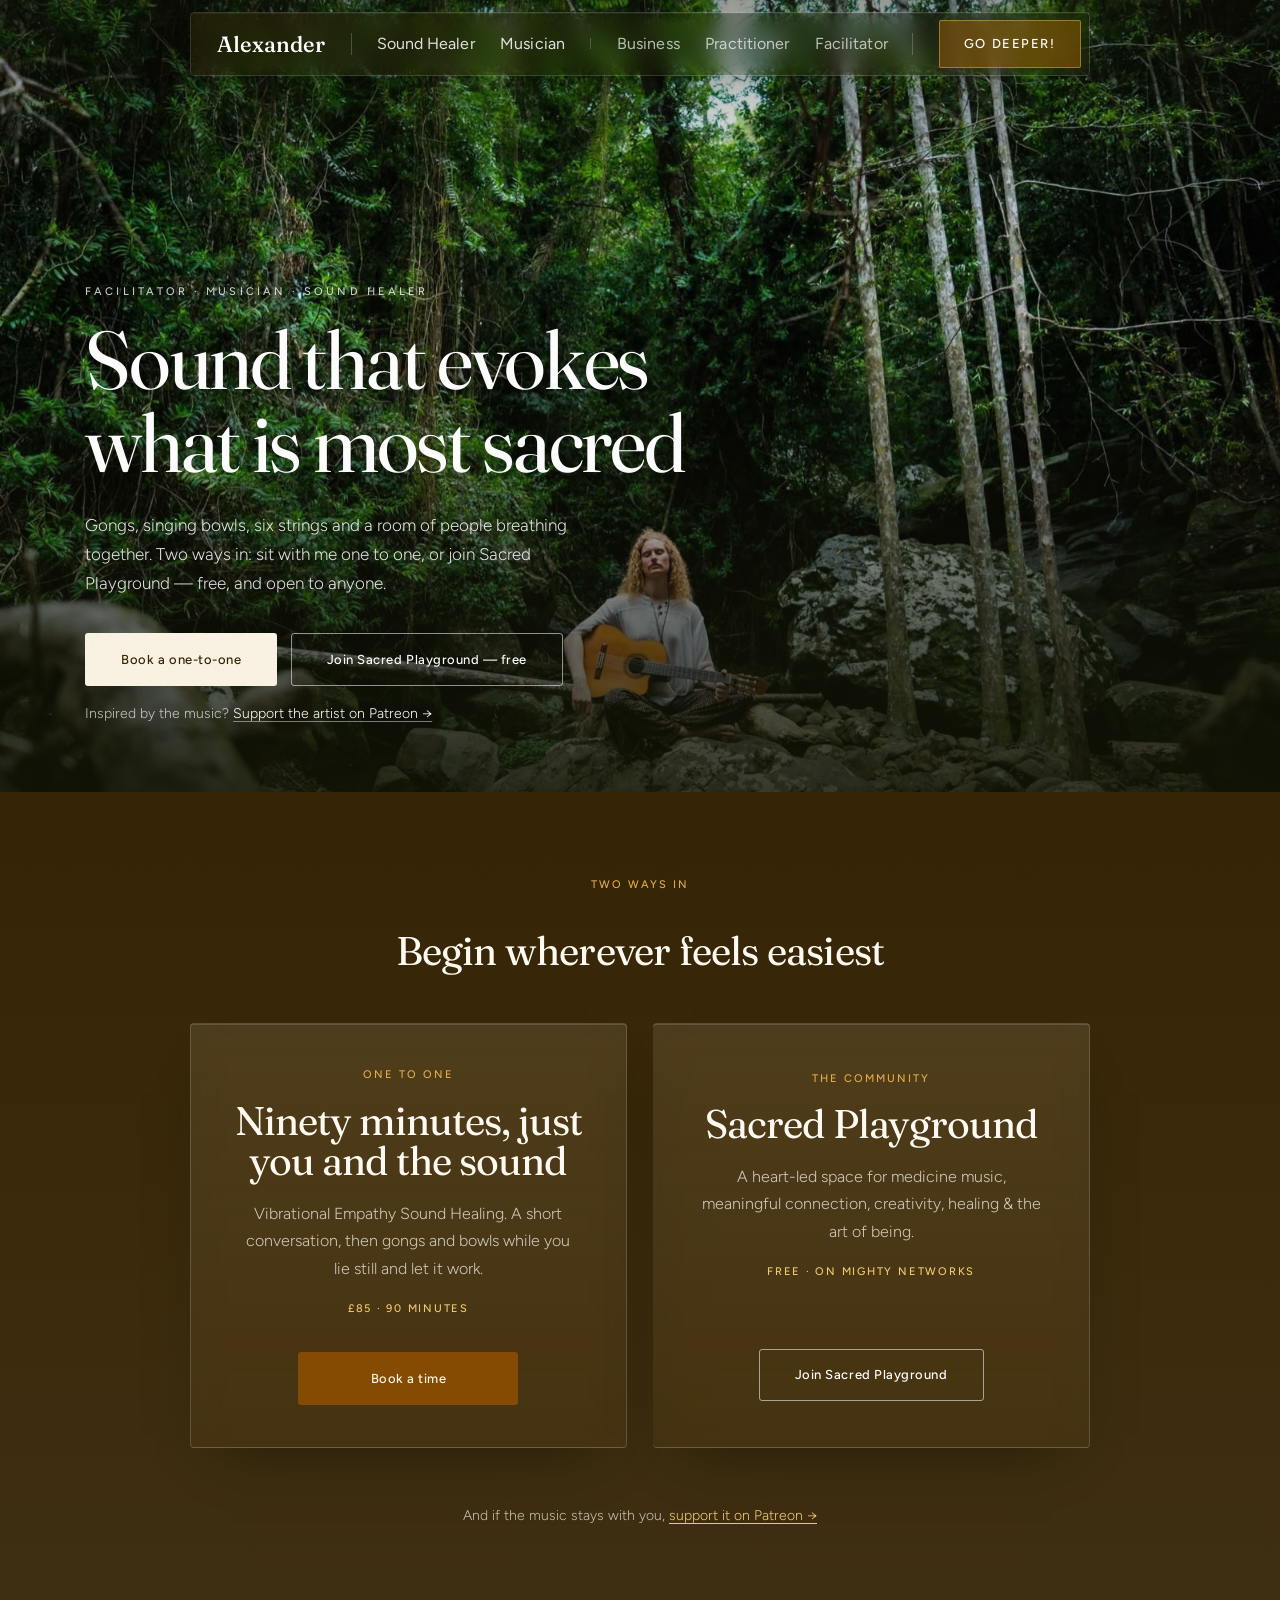
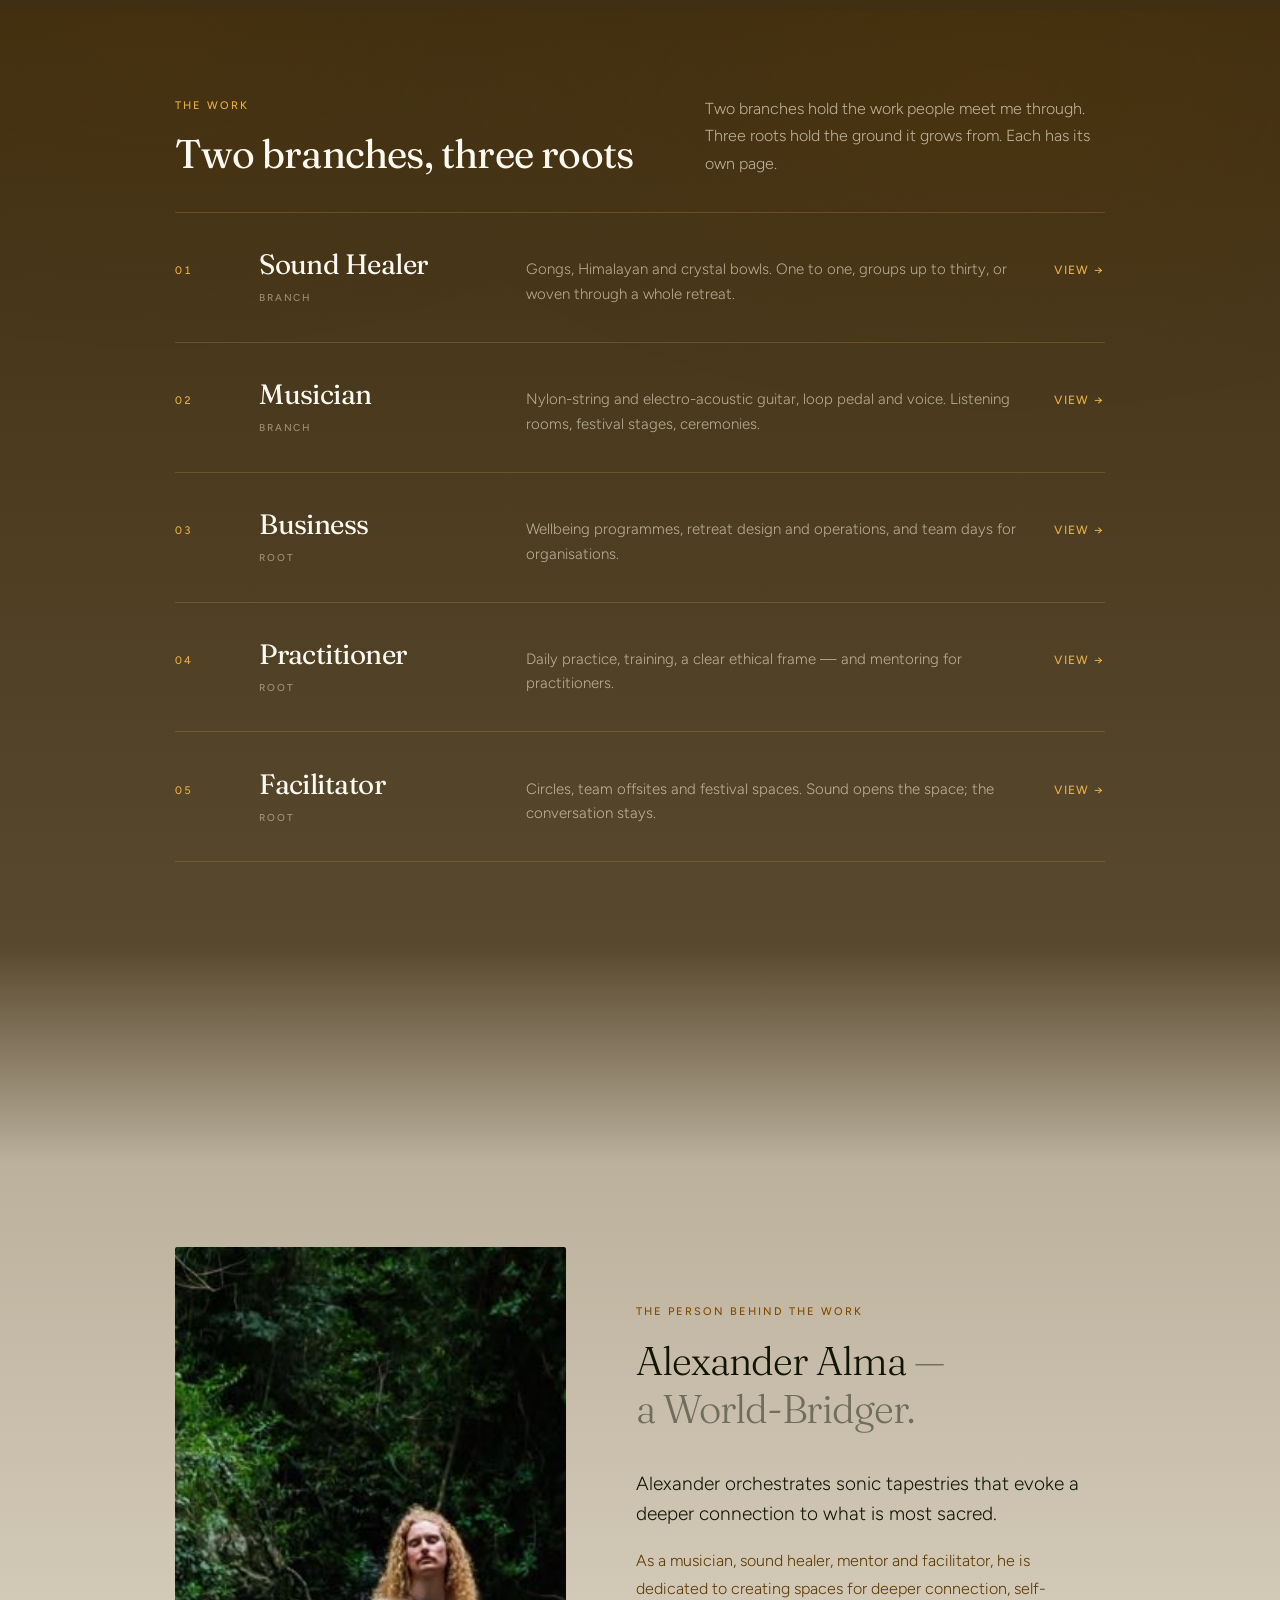
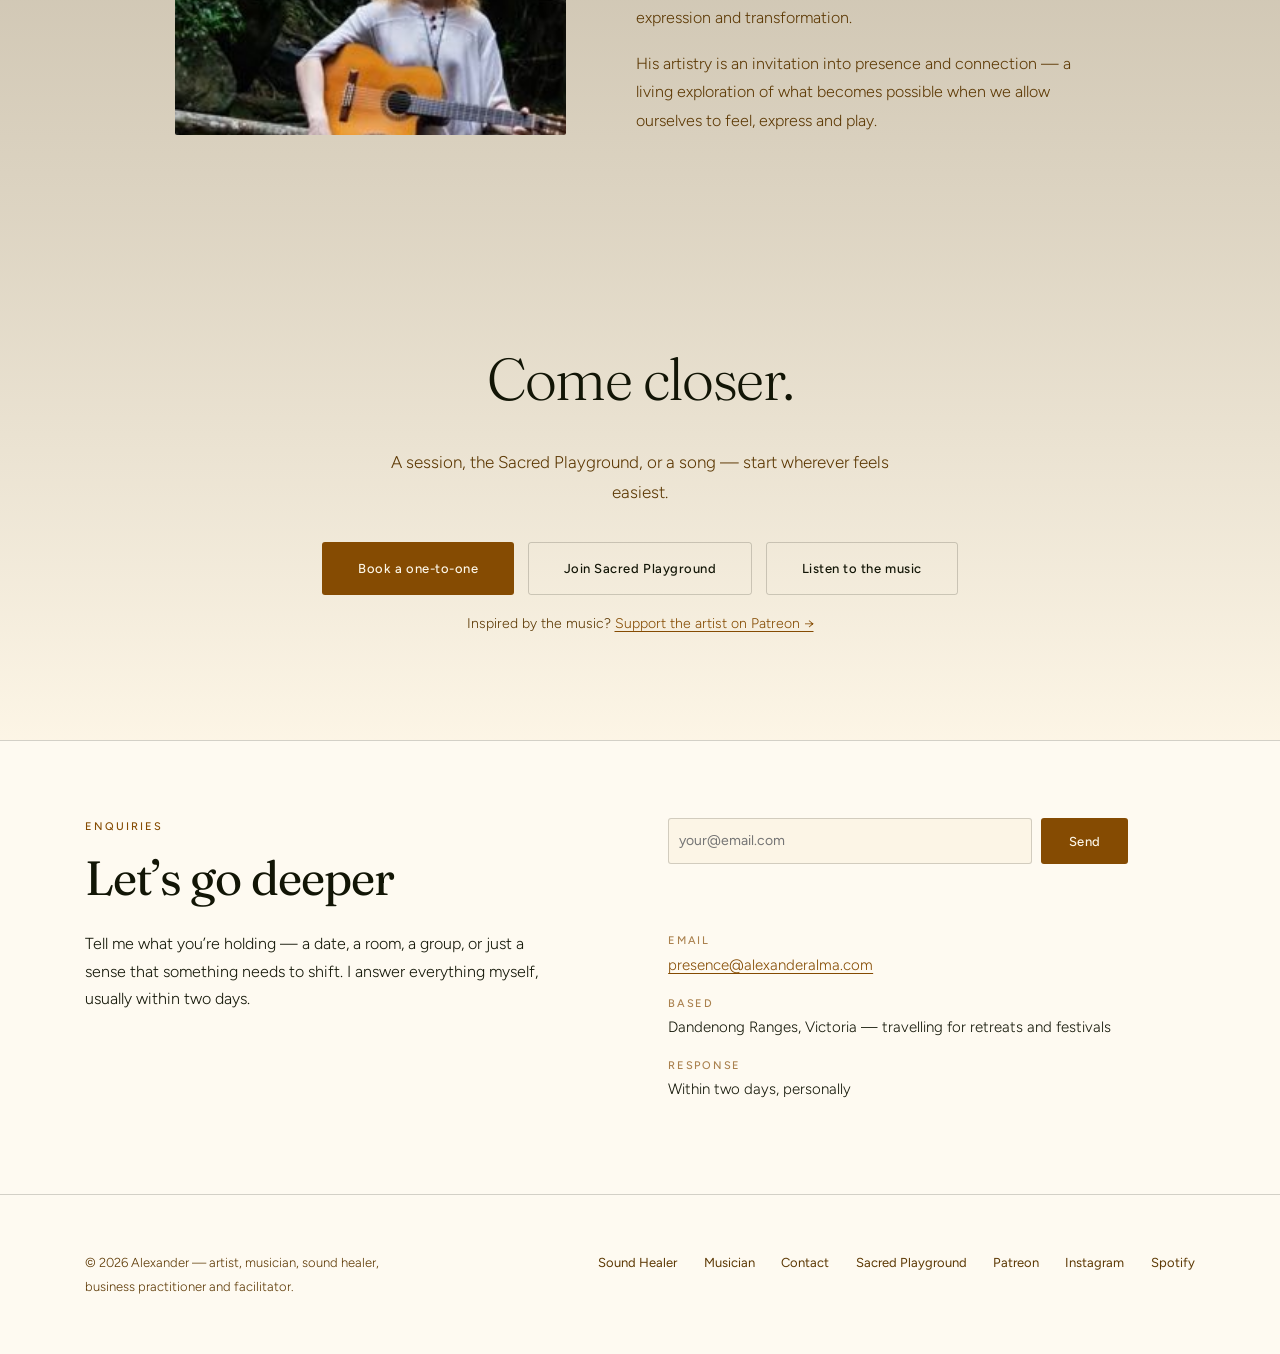
==== index.html @ 3f58f296 "Redesign navigation, page structure and colour; wire up real accounts - Navigation: one composed gla" ====
<!DOCTYPE html>
<html lang="en" class="no-js">
<head>
<meta charset="utf-8">
<meta name="viewport" content="width=device-width, initial-scale=1">
<title>Alexander — Artist, Musician, Sound Healer | Sound Baths &amp; Live Music</title>
<meta name="description" content="Alexander is an artist, musician and sound healer. Sound baths with gongs and singing bowls, live acoustic music, and nature-rooted facilitation for retreats, festivals and organisations." />
<meta name="keywords" content="sound healer, sound bath, gong bath, singing bowls, musician, live acoustic music, nature spirituality, retreat facilitator, breathwork, meditation, ceremony" />
<link rel="canonical" href="https://alexanderalma.com/" />
<meta name="theme-color" content="#f0c872" />
<meta property="og:type" content="website" />
<meta property="og:site_name" content="Alexander" />
<meta property="og:url" content="https://alexanderalma.com/" />
<meta property="og:title" content="Alexander — Artist, Musician, Sound Healer | Sound Baths &amp; Live Music" />
<meta property="og:description" content="Sound baths, live music and nature-rooted facilitation." />
<meta property="og:image" content="https://alexanderalma.com/assets/img/alexander-rainforest-1200.jpg" />
<meta name="twitter:card" content="summary_large_image" />
<link rel="preconnect" href="https://fonts.googleapis.com">
<link rel="preconnect" href="https://fonts.gstatic.com" crossorigin>
<script>document.documentElement.classList.replace('no-js', 'js');</script>
<link rel="stylesheet" href="css/organic.css?v=20260925f" />
<link rel="stylesheet" href="css/palette.css?v=20260925f" />
<link rel="stylesheet" href="css/site.css?v=20260925f" />
<script type="application/ld+json">
{
  "@context": "https://schema.org",
  "@type": "Person",
  "name": "Alexander Alma",
  "jobTitle": ["Artist", "Musician", "Sound Healer", "Facilitator"],
  "description": "Alexander Alma is a World-Bridger, orchestrating sonic tapestries that evoke a deeper connection to what is most sacred. Musician, sound healer, mentor and facilitator.",
  "email": "mailto:presence@alexanderalma.com",
  "url": "https://alexanderalma.com/",
  "image": "https://alexanderalma.com/assets/img/alexander-rainforest-1200.jpg",
  "knowsAbout": ["Sound healing", "Gong bath", "Singing bowls", "Live acoustic music", "Ceremony", "Group facilitation"],
  "sameAs": ["https://cal.com/alexanderalma", "https://alexander-alma.mn.co/spaces/25129475/about", "https://www.patreon.com/profile/creators?u=227957515"]
}
</script>
</head>
<body>
<a class="skip-link" href="#main">Skip to content</a>
<div class="ground grain">
  <header class="site-header site-header-over">
    <nav class="site-nav" data-open="false" aria-label="Main">
      <a class="nav-brand" href="index.html" aria-current="page">Alexander</a>
      <button class="nav-toggle" type="button" aria-expanded="false" aria-controls="site-menu">
        <span class="nav-toggle-label">Menu</span>
        <span class="nav-toggle-icon" aria-hidden="true"></span>
      </button>
      <div class="nav-collapse" id="site-menu">
        <div class="nav-collapse-inner">
          <ul class="nav-list">
            <li class="nav-item"><a class="nav-link" href="sound-healer.html">Sound Healer</a></li>
            <li class="nav-item"><a class="nav-link" href="musician.html">Musician</a></li>
            <li class="nav-item nav-item-root nav-item-first-root"><a class="nav-link" href="business.html">Business</a></li>
            <li class="nav-item nav-item-root"><a class="nav-link" href="practitioner.html">Practitioner</a></li>
            <li class="nav-item nav-item-root"><a class="nav-link" href="facilitator.html">Facilitator</a></li>
          </ul>
          <a class="nav-cta" href="#contact">Go Deeper!</a>
        </div>
      </div>
    </nav>
  </header>

  <main id="main">
    <section class="hero">
      <div class="hero-photo">
        <img
          src="assets/img/alexander-rainforest-1600.jpg"
          srcset="assets/img/alexander-rainforest-600.jpg 600w,
                  assets/img/alexander-rainforest-900.jpg 900w,
                  assets/img/alexander-rainforest-1200.jpg 1200w,
                  assets/img/alexander-rainforest-1600.jpg 1600w,
                  assets/img/alexander-rainforest-2048.jpg 2048w"
          sizes="100vw"
          width="2048" height="1365"
          alt="Alexander sitting cross-legged on river stones with a nylon-string guitar, in a rainforest gully."
          fetchpriority="high" decoding="async" />
      </div>
      <div class="hero-inner">
        <span class="hero-eyebrow">Facilitator &middot; Musician &middot; Sound Healer</span>
        <h1 class="hero-title">Sound that evokes what is most sacred</h1>
        <p class="hero-lede">Gongs, singing bowls, six strings and a room of people breathing together. Two ways in: sit with me one to one, or join Sacred Playground &mdash; free, and open to anyone.</p>
        <div class="actions">
          <a class="btn btn-onphoto btn-lg" href="https://cal.com/alexanderalma/90mins"
             data-cal-link="alexanderalma/90mins" rel="noopener">Book a one-to-one</a>
          <a class="btn btn-outline-light btn-lg" href="https://alexander-alma.mn.co/spaces/25129475/about" rel="noopener">Join Sacred Playground &mdash; free</a>
        </div>
        <p class="hero-aside">Inspired by the music? <a href="https://www.patreon.com/profile/creators?u=227957515" rel="noopener">Support the artist on Patreon&nbsp;&rarr;</a></p>
      </div>
    </section>

<div class="descent">
    <!-- 2 · Two ways in — the darkest point of the descent. Two matching glass doors. -->
    <section style="--from:100%; --to:94%" data-tone="dark" id="ways-in" class="descent-step section">
      <div class="wrap-md">
        <div class="section-intro ways-intro">
          <span class="eyebrow">Two ways in</span>
          <h2 class="section-title">Begin wherever feels easiest</h2>
        </div>
        <div class="ways">
          <div class="way">
            <span class="way-kicker">One to one</span>
            <h3 class="way-title">Ninety minutes, just you and the sound</h3>
            <p>Vibrational Empathy Sound Healing. A short conversation, then gongs and bowls while you lie still and let it work.</p>
            <span class="way-meta">&pound;85 &middot; 90 minutes</span>
            <a class="btn btn-primary btn-lg way-action" href="https://cal.com/alexanderalma/90mins"
               data-cal-link="alexanderalma/90mins" rel="noopener">Book a time</a>
          </div>
          <div class="way">
            <span class="way-kicker">The community</span>
            <h3 class="way-title">Sacred Playground</h3>
            <p>A heart-led space for medicine music, meaningful connection, creativity, healing &amp; the art of being.</p>
            <span class="way-meta">Free &middot; on Mighty Networks</span>
            <a class="btn btn-outline-light btn-lg way-action" href="https://alexander-alma.mn.co/spaces/25129475/about" rel="noopener">Join Sacred Playground</a>
          </div>
        </div>
        <p class="ways-aside">And if the music stays with you, <a href="https://www.patreon.com/profile/creators?u=227957515" rel="noopener">support it on Patreon&nbsp;&rarr;</a></p>
      </div>
    </section>

    <!-- The work — the nav, in full: one line per page, each leading to its details. -->
    <section style="--from:94%; --to:80%" data-tone="dark" id="ways" class="descent-step section night lantern-scope">
      <div class="night-canopy" aria-hidden="true">
        <span class="night-mote"></span><span class="night-mote"></span><span class="night-mote"></span>
      </div>
      <div class="wrap-md">
        <div class="index-head">
          <div>
            <span class="eyebrow">The work</span>
            <h2 class="section-title">Two branches, three roots</h2>
          </div>
          <p>Two branches hold the work people meet me through. Three roots hold the ground it grows from. Each has its own page.</p>
        </div>
      <ul class="index-list">
        <li>
          <a class="index-row" href="sound-healer.html">
            <span class="index-num">01</span>
            <span><span class="index-name">Sound Healer</span><span class="index-kind">Branch</span></span>
            <span class="index-desc">Gongs, Himalayan and crystal bowls. One to one, groups up to thirty, or woven through a whole retreat.</span>
            <span class="index-go">View &rarr;</span>
          </a>
        </li>
        <li>
          <a class="index-row" href="musician.html">
            <span class="index-num">02</span>
            <span><span class="index-name">Musician</span><span class="index-kind">Branch</span></span>
            <span class="index-desc">Nylon-string and electro-acoustic guitar, loop pedal and voice. Listening rooms, festival stages, ceremonies.</span>
            <span class="index-go">View &rarr;</span>
          </a>
        </li>
        <li>
          <a class="index-row" href="business.html">
            <span class="index-num">03</span>
            <span><span class="index-name">Business</span><span class="index-kind">Root</span></span>
            <span class="index-desc">Wellbeing programmes, retreat design and operations, and team days for organisations.</span>
            <span class="index-go">View &rarr;</span>
          </a>
        </li>
        <li>
          <a class="index-row" href="practitioner.html">
            <span class="index-num">04</span>
            <span><span class="index-name">Practitioner</span><span class="index-kind">Root</span></span>
            <span class="index-desc">Daily practice, training, a clear ethical frame &mdash; and mentoring for practitioners.</span>
            <span class="index-go">View &rarr;</span>
          </a>
        </li>
        <li>
          <a class="index-row" href="facilitator.html">
            <span class="index-num">05</span>
            <span><span class="index-name">Facilitator</span><span class="index-kind">Root</span></span>
            <span class="index-desc">Circles, team offsites and festival spaces. Sound opens the space; the conversation stays.</span>
            <span class="index-go">View &rarr;</span>
          </a>
        </li>
      </ul>
      </div>
    </section>

    <!-- Dawn: the turn from dark to light. Space only — no text survives both ends. -->
    <div class="descent-step descent-dawn" style="--from:80%; --to:30%" aria-hidden="true"></div>

    <!-- 3 · The person behind the work — a real photograph, cropped close. -->
    <section style="--from:30%; --to:14%" data-tone="light" class="descent-step section wrap-md">
      <div class="image-story">
        <figure>
          <div class="media-frame">
            <img src="assets/img/alexander-rainforest-1200.jpg"
                 srcset="assets/img/alexander-rainforest-1200.jpg 1200w, assets/img/alexander-rainforest-2048.jpg 2048w"
                 sizes="(min-width: 900px) 1100px, 220vw" width="2048" height="1365" loading="lazy" decoding="async"
                 alt="Alexander, close, cross-legged with his guitar on the river stones."
                 style="object-position: 48% 70%; transform: scale(2.5); transform-origin: 47% 76%;" />
          </div>
        </figure>
        <div class="prose">
          <span class="eyebrow">The person behind the work</span>
          <p class="statement statement-sm" style="margin-block: var(--space-4) var(--space-8)">Alexander Alma <span class="quiet">&mdash; a World-Bridger.</span></p>
          <p class="prose-lead">Alexander orchestrates sonic tapestries that evoke a deeper connection to what is most sacred.</p>
          <p>As a musician, sound healer, mentor and facilitator, he is dedicated to creating spaces for deeper connection, self-expression and transformation.</p>
          <p>His artistry is an invitation into presence and connection &mdash; a living exploration of what becomes possible when we allow ourselves to feel, express and play.</p>
        </div>
      </div>
    </section>

    <!-- Come closer — the light at the end, and the same three doors as the hero. -->
    <section style="--from:14%; --to:0%" data-tone="light" id="stay-close" class="descent-step final-invitation">
      <div class="wrap-sm">
        <p class="statement">Come closer.</p>
        <p class="statement-follow">A session, the Sacred Playground, or a song &mdash; start wherever feels easiest.</p>
        <div class="actions">
          <a class="btn btn-primary btn-lg" href="https://cal.com/alexanderalma/90mins"
             data-cal-link="alexanderalma/90mins" rel="noopener">Book a one-to-one</a>
          <a class="btn btn-secondary btn-lg" href="https://alexander-alma.mn.co/spaces/25129475/about" rel="noopener">Join Sacred Playground</a>
          <a class="btn btn-secondary btn-lg" href="musician.html#listen">Listen to the music</a>
        </div>
        <p class="hero-aside">Inspired by the music? <a href="https://www.patreon.com/profile/creators?u=227957515" rel="noopener">Support the artist on Patreon&nbsp;&rarr;</a></p>
      </div>
    </section>
    </div>
  </main>


  <section id="contact" class="contact">
    <div class="contact-grid">
      <div>
        <span class="eyebrow">Enquiries</span>
        <h2 class="contact-title">Let&rsquo;s go deeper</h2>
        <p class="contact-lede">Tell me what you&rsquo;re holding &mdash; a date, a room, a group, or just a sense that something needs to shift. I answer everything myself, usually within two days.</p>
      </div>
      <div>
        <form class="contact-form" data-to="presence@alexanderalma.com">
          <label class="visually-hidden" for="contact-email">Your email address</label>
          <input class="input" id="contact-email" name="email" type="email" autocomplete="email" placeholder="your@email.com" required />
          <button class="btn btn-primary" type="submit">Send</button>
        </form>
        <p class="form-status" role="status" aria-live="polite"></p>
        <dl class="contact-detail" style="margin-top: var(--space-8)">
          <div><dt>Email</dt><dd><a href="mailto:presence@alexanderalma.com">presence@alexanderalma.com</a></dd></div>
          <div><dt>Based</dt><dd>Dandenong Ranges, Victoria &mdash; travelling for retreats and festivals</dd></div>
          <div><dt>Response</dt><dd>Within two days, personally</dd></div>
        </dl>
      </div>
    </div>
  </section>

  <footer class="site-footer">
    <div class="footer-inner">
      <p>&copy; <span data-year>2026</span> Alexander &mdash; artist, musician, sound healer, business practitioner and facilitator.</p>
      <nav class="footer-links" aria-label="Footer">
        <a href="sound-healer.html">Sound Healer</a>
        <a href="musician.html">Musician</a>
        <a href="#contact">Contact</a>
        <a href="https://alexander-alma.mn.co/spaces/25129475/about" rel="noopener">Sacred Playground</a>
        <a href="https://www.patreon.com/profile/creators?u=227957515" rel="noopener">Patreon</a>
        <a href="https://instagram.com" rel="me noopener">Instagram</a>
        <a href="https://open.spotify.com" rel="me noopener">Spotify</a>
      </nav>
    </div>
  </footer>
</div>
<script src="js/site.js?v=20260925f"></script>
</body>
</html>
---- css/organic.css ----
/* Organic — design-system tokens and component classes.
   Imported verbatim from Claude Design project "Organic"
   (497d94a3-b67d-41be-a3b4-94385fb7e7b3). This file is the source of truth
   for the system's look — retune tokens here, not in site.css. */
@import url('https://fonts.googleapis.com/css2?family=Fraunces:opsz,wght@9..144,300..600&family=Figtree:wght@300;400;500;600&display=swap');

:root {
  /* ── Palette, sampled from the hero photograph ─────────────────────────
     Every colour below is derived from Alexander in the rainforest gully.
     The anchors, read straight off the frame:

       #1B2C16  foliage in shade — the dominant colour of the picture
       #0E120C  deepest shade, far right of frame
       #608360  light coming through the canopy gap
       #505144  wet river stone
       #9B816E  the guitar — the only warm note in the whole image

     Those anchors set the hues; the ramps are then generated in OKLCH on
     one shared lightness scale, so step N of any ramp matches step N of the
     others in perceived value. Chroma is fitted per step, so nothing is
     clipped on the way into sRGB.
     ──────────────────────────────────────────────────────────────────── */
  --color-bg: #f6efe4;          /* pale stone, the light the gully lets through */
  --color-surface: #e9e1d3;
  --color-text: #131d10;        /* deep forest, near-black green */
  --color-accent: #80490b;      /* the guitar, warmed and deepened */
  --color-accent-2: #44623b;    /* canopy green */
  --color-divider: color-mix(in srgb, #131d10 15%, transparent);

  /* Warm ramp — the guitar. The only heat in the photograph, so it carries
     every action: buttons, links, the lantern. */
  --color-accent-100: #fff3ea;
  --color-accent-200: #f9e3d1;
  --color-accent-300: #efc7a6;
  --color-accent-400: #dca473;
  --color-accent-500: #c58242;
  --color-accent-600: #a56521;
  --color-accent-700: #80490b;
  --color-accent-800: #593102;
  --color-accent-900: #351900;

  /* Green ramp — the canopy, from lit gap to foliage shadow. */
  --color-accent-2-100: #f2f8f0;
  --color-accent-2-200: #e0ecdd;
  --color-accent-2-300: #c2d7bc;
  --color-accent-2-400: #9dbb94;
  --color-accent-2-500: #7aa070;
  --color-accent-2-600: #5e8254;
  --color-accent-2-700: #44623b;
  --color-accent-2-800: #2d4326;
  --color-accent-2-900: #162612;

  /* Neutral ramp — wet river stone. Olive-leaning, never a cold grey. */
  --color-neutral-100: #f6f6f3;
  --color-neutral-200: #e8e8e4;
  --color-neutral-300: #d0d0c8;
  --color-neutral-400: #b1b2a7;
  --color-neutral-500: #949587;
  --color-neutral-600: #76786a;
  --color-neutral-700: #595a4f;
  --color-neutral-800: #3c3d35;
  --color-neutral-900: #21221c;

  --font-heading: "Fraunces", "Iowan Old Style", Georgia, serif;
  --font-heading-weight: 400;
  --font-body: "Figtree", system-ui, -apple-system, sans-serif;

  --space-1: 4.4px;
  --space-2: 8.8px;
  --space-3: 13.2px;
  --space-4: 17.6px;
  --space-6: 26.4px;
  --space-8: 35.2px;

  --radius-sm: 2px;
  --radius-md: 3px;
  --radius-lg: 4px;

  /* Elevation — shadows tinted with the forest floor, never neutral black. */
  --shadow-sm: 0 1px 2px color-mix(in srgb, #131d10 14%, transparent);
  --shadow-md: 0 3px 10px color-mix(in srgb, #131d10 16%, transparent);
  --shadow-lg: 0 12px 32px color-mix(in srgb, #131d10 22%, transparent);
}

body {
  background: var(--color-bg);
  color: var(--color-text);
  font-family: var(--font-body);
}
h1, h2, h3, h4 {
  font-family: var(--font-heading); font-weight: var(--font-heading-weight);
  font-variation-settings: "SOFT" 0, "WONK" 0;
}

.washed{filter:saturate(0.6) contrast(0.85) brightness(1.1) opacity(0.94)}

/* ══════════════════════════════════════════════════════════════════════════
   Components — built with the tokens above. Plain CSS
   on plain HTML: no JavaScript, no build step.
   ══════════════════════════════════════════════════════════════════════ */

*, *::before, *::after { box-sizing: border-box; }
body { margin: 0; font-size: 15px; line-height: 1.55; font-weight: 400; }
h1, h2, h3, h4, h5, h6 {
  font-family: var(--font-heading); font-weight: var(--font-heading-weight);
  font-variation-settings: "SOFT" 0, "WONK" 0;
  line-height: 1.15; letter-spacing: -0.02em; margin: 0 0 var(--space-2);
}
h1 { font-size: 42px; }
h2 { font-size: 32px; }
h3 { font-size: 25px; }
h4 { font-size: 20px; }
h5 { font-size: 16px; }
h6 { font-size: 13px; }
h6 { letter-spacing: 0.08em; text-transform: uppercase; }
p { margin: 0 0 var(--space-3); }
a { color: var(--color-accent); text-underline-offset: 3px; }
img { display: block; max-width: 100%; }
figure { margin: 0; }
figcaption {
  font-size: 11px; margin-top: var(--space-1);
  color: color-mix(in srgb, var(--color-text) 55%, transparent);
}
.text-muted { color: color-mix(in srgb, var(--color-text) 55%, transparent); }
:focus { outline: none; }
:focus-visible { outline: 2px solid var(--color-accent); outline-offset: 2px; }
::selection { background: color-mix(in srgb, var(--color-accent) 30%, transparent); }

/* — rules — */
.hr {
  height: 1px; border: 0; margin: var(--space-4) 0;
  background: var(--color-divider);
}

/* — buttons — */
.btn {
  display: inline-flex; align-items: center; justify-content: center; gap: 6px;
  cursor: pointer; text-decoration: none;
  font-family: var(--font-body); font-weight: 500;
  font-size: 13px; line-height: 1.2; letter-spacing: 0.04em; color: var(--color-text);
  background: transparent; border: 1px solid transparent;
  padding: var(--space-2) calc(var(--space-3) * 1.2);
  border-radius: var(--radius-md);
}
.btn svg { display: block; }
.btn:disabled { opacity: 0.45; cursor: not-allowed; }
.btn-primary { background: var(--color-accent); color: var(--color-bg); }
.btn-primary:hover { background: var(--color-accent-600); }
.btn-primary:active { background: var(--color-accent-700); }
.btn-secondary { border-color: var(--color-divider); }
.btn-secondary:hover { background: color-mix(in srgb, var(--color-text) 7%, transparent); }
.btn-secondary:active { background: color-mix(in srgb, var(--color-text) 14%, transparent); }
.btn-ghost { color: var(--color-accent); padding-inline: var(--space-1); }
.btn-ghost:hover { background: color-mix(in srgb, var(--color-accent) 10%, transparent); }
.btn-ghost:active { background: color-mix(in srgb, var(--color-accent) 18%, transparent); }
.btn-icon { width: 36px; height: 36px; padding: 0; }
.btn-block { width: 100%; margin-top: var(--space-2); }

/* — forms — */
.field > label {
  display: block; font-size: 12px; margin-bottom: 5px;
  color: color-mix(in srgb, var(--color-text) 70%, transparent);
}
.input {
  width: 100%; min-height: 36px; padding: 6px 10px; font: inherit;
  font-size: 14px; color: var(--color-text); caret-color: var(--color-accent);
  background: var(--color-surface);
  border: 1px solid var(--color-divider); border-radius: var(--radius-md);
}
.input:hover { border-color: color-mix(in srgb, var(--color-text) 45%, transparent); }
.input:focus-visible { border-color: var(--color-accent); outline-offset: 0; }
textarea.input { min-height: 90px; resize: vertical; }
.radio { display: inline-flex; align-items: center; gap: 8px; cursor: pointer; font-size: 14px; }
.radio input, .seg-opt input {
  position: absolute; opacity: 0; width: 0; height: 0; pointer-events: none;
}
.radio .dot {
  width: 16px; height: 16px; flex: none; border-radius: 50%;
  border: 1.5px solid var(--color-divider);
}
.radio:hover .dot { border-color: var(--color-accent); }
.radio input:checked + .dot {
  border-color: var(--color-accent); background: var(--color-accent);
  box-shadow: inset 0 0 0 4px var(--color-bg);
}
.radio input:focus-visible + .dot { outline: 2px solid var(--color-accent); outline-offset: 2px; }
.seg {
  display: inline-flex; overflow: hidden;
  border: 1px solid var(--color-divider); border-radius: var(--radius-md);
}
.seg-opt {
  display: inline-flex; align-items: center; gap: 6px;
  padding: 7px 12px; font-size: 13px; cursor: pointer;
}
.seg-opt + .seg-opt { border-left: 1px solid var(--color-divider); }
.seg-opt:has(input:checked) { background: var(--color-accent); color: var(--color-bg); }
.seg-opt:not(:has(input:checked)):hover { background: color-mix(in srgb, var(--color-text) 7%, transparent); }
.seg-opt:has(input:focus-visible) { outline: 2px solid var(--color-accent); outline-offset: -2px; }

/* — cards — */
.card {
  display: flex; flex-direction: column; gap: var(--space-2);
  padding: var(--space-3); border-radius: var(--radius-md); background: var(--color-surface);
}
.card-kicker { font-size: 10px; font-weight: 500; letter-spacing: 0.16em; text-transform: uppercase; color: var(--color-accent); }
.card-title {
  font-family: var(--font-heading); font-weight: 500;
  font-variation-settings: "SOFT" 0, "WONK" 0;
  font-size: 17px; line-height: 1.25; letter-spacing: -0.01em;
}
.card-body { margin: 0; font-size: 13px; opacity: 0.8; flex: 1; }
.card-meta {
  display: flex; align-items: center; gap: 6px; font-size: 11px;
  color: color-mix(in srgb, var(--color-text) 50%, transparent);
}
.elev-sm { box-shadow: var(--shadow-sm); }
.elev-md { box-shadow: var(--shadow-md); }
.elev-lg { box-shadow: var(--shadow-lg); }

/* — tags — */
.tag {
  display: inline-flex; align-items: center; font-size: 11px; font-weight: 500;
  letter-spacing: 0.16em; text-transform: uppercase; padding: 0;
  background: none; border-radius: 0;
}
.tag-accent { color: var(--color-accent-700); }
.tag-accent-2 { color: var(--color-accent-2-700); }
.tag-neutral { color: var(--color-neutral-600); }
.tag-outline { border: 1px solid var(--color-accent); color: var(--color-accent); }

/* — navigation — */
.nav {
  display: flex; align-items: center; gap: var(--space-4);
  padding: var(--space-3) var(--space-4);
  border-bottom: none;
}
.nav-brand {
  font-family: var(--font-heading); font-weight: var(--font-heading-weight);
  font-size: 18px; margin-right: auto;
}
.nav a { color: inherit; text-decoration: none; font-size: 14px; }
.nav a:hover, .nav a[aria-current='page'] { color: var(--color-accent); }

/* — tables — */
.table { width: 100%; border-collapse: collapse; font-size: 14px; }
.table th {
  text-align: left; font-size: 11px; letter-spacing: 0.08em; text-transform: uppercase;
  color: color-mix(in srgb, var(--color-text) 60%, transparent);
  padding: var(--space-2); border-bottom: 1px solid var(--color-divider);
}
.table td {
  padding: var(--space-2);
  border-bottom: 1px solid color-mix(in srgb, var(--color-text) 8%, transparent);
}
.table tbody tr:hover { background: color-mix(in srgb, var(--color-text) 4%, transparent); }

/* — dialog — */
.dialog-backdrop {
  position: fixed; inset: 0; display: grid; place-items: center;
  padding: var(--space-4);
  background: color-mix(in srgb, var(--color-neutral-900) 50%, transparent);
}
.dialog {
  width: min(440px, 100%); display: flex; flex-direction: column; gap: var(--space-3);
  padding: var(--space-4); border-radius: var(--radius-lg);
  background: var(--color-surface); box-shadow: var(--shadow-lg);
}
.dialog-title {
  font-family: var(--font-heading); font-weight: var(--font-heading-weight);
  font-size: 20px;
}
.dialog-body { font-size: 14px; opacity: 0.85; }
.dialog-actions { display: flex; justify-content: flex-end; gap: var(--space-2); margin-top: var(--space-2); }
---- css/palette.css ----
/*
   Alexander Alma — central colour palette
   Derived from the supplied image palette. Keep colour decisions here so the
   site can be retuned without hunting through component styles.
*/
:root {
  /* Source palette */
  --palette-ink: #121506;
  --palette-umber: #352405;
  --palette-bark: #5c3803;
  --palette-ochre-700: #854b02;
  --palette-ochre-600: #a76203;
  --palette-ochre-500: #c97f0b;
  --palette-gold: #e3ac45;
  --palette-sun: #f0c872;

  /* Semantic tokens used by the base system and site components */
  --color-bg: color-mix(in srgb, var(--palette-sun) 18%, white);
  --color-surface: color-mix(in srgb, var(--palette-sun) 32%, white);
  --color-text: var(--palette-ink);
  --color-accent: var(--palette-ochre-700);
  --color-accent-2: var(--palette-bark);
  --color-divider: color-mix(in srgb, var(--palette-ink) 18%, transparent);

  /* Primary ochre ramp — links, buttons, focus states and calls to action */
  --color-accent-100: color-mix(in srgb, var(--palette-sun) 22%, white);
  --color-accent-200: color-mix(in srgb, var(--palette-sun) 52%, white);
  --color-accent-300: var(--palette-sun);
  --color-accent-400: var(--palette-gold);
  --color-accent-500: var(--palette-ochre-500);
  --color-accent-600: var(--palette-ochre-600);
  --color-accent-700: var(--palette-ochre-700);
  --color-accent-800: var(--palette-bark);
  --color-accent-900: var(--palette-umber);

  /* Supporting earth ramp */
  --color-accent-2-100: color-mix(in srgb, var(--palette-sun) 14%, white);
  --color-accent-2-200: color-mix(in srgb, var(--palette-gold) 26%, white);
  --color-accent-2-300: color-mix(in srgb, var(--palette-gold) 56%, white);
  --color-accent-2-400: var(--palette-gold);
  --color-accent-2-500: var(--palette-ochre-500);
  --color-accent-2-600: var(--palette-ochre-600);
  --color-accent-2-700: var(--palette-ochre-700);
  --color-accent-2-800: var(--palette-bark);
  --color-accent-2-900: var(--palette-umber);

  /* Warm neutrals keep body copy and borders restrained and readable */
  --color-neutral-100: color-mix(in srgb, var(--palette-sun) 10%, white);
  --color-neutral-200: color-mix(in srgb, var(--palette-sun) 22%, white);
  --color-neutral-300: color-mix(in srgb, var(--palette-gold) 42%, white);
  --color-neutral-400: color-mix(in srgb, var(--palette-ochre-500) 48%, white);
  --color-neutral-500: color-mix(in srgb, var(--palette-ochre-700) 70%, white);
  --color-neutral-600: var(--palette-ochre-700);
  --color-neutral-700: var(--palette-bark);
  --color-neutral-800: var(--palette-umber);
  --color-neutral-900: var(--palette-ink);

  --shadow-sm: 0 1px 2px color-mix(in srgb, var(--palette-ink) 14%, transparent);
  --shadow-md: 0 3px 10px color-mix(in srgb, var(--palette-ink) 16%, transparent);
  --shadow-lg: 0 12px 32px color-mix(in srgb, var(--palette-ink) 22%, transparent);
}
---- css/site.css ----
/* ─────────────────────────────────────────────────────────────────────────
   Alexander — site layer.
   Built on css/organic.css. Layout, page chrome, and the interaction states
   the design canvas expressed as style-hover attributes (a canvas-runtime
   feature) rewritten as real CSS. No build step.
   ───────────────────────────────────────────────────────────────────────── */

/* — motion — */
@keyframes rise { from { opacity: 0; transform: translateY(12px) } to { opacity: 1; transform: none } }
.rise { animation: rise .6s cubic-bezier(.2,.7,.3,1) both; }
@media (prefers-reduced-motion: reduce) {
  .rise { animation: none !important; }
  html { scroll-behavior: auto; }
}

html { scroll-behavior: smooth; overflow-x: clip; }
body { overflow-x: clip; -webkit-font-smoothing: antialiased; }

/* — ground —
   A flat warm ground with only a whisper of grain. The heavy noise and
   radial wash the canvas used read as hand-made; at this weight the texture
   is felt rather than seen. */
.ground { min-height: 100vh; background: var(--color-bg); --header-h: 76px; }
.grain::after {
  content: ''; position: fixed; inset: 0; pointer-events: none; z-index: 2; opacity: .10;
  mix-blend-mode: multiply;
  background-image: url("data:image/svg+xml;utf8,<svg xmlns='http://www.w3.org/2000/svg' width='180' height='180'><filter id='n'><feTurbulence type='fractalNoise' baseFrequency='0.85' numOctaves='4' stitchTiles='stitch'/><feColorMatrix type='saturate' values='0'/></filter><rect width='180' height='180' filter='url(%23n)'/></svg>");
}

/* — measure — */
.wrap    { max-width: 1180px; margin-inline: auto; padding-inline: var(--space-6); }
.wrap-md { max-width: 1000px; margin-inline: auto; padding-inline: var(--space-6); }
.wrap-sm { max-width: 760px;  margin-inline: auto; padding-inline: var(--space-6); }
@media (min-width: 900px) {
  .wrap, .wrap-md, .wrap-sm { padding-inline: var(--space-8); }
}

.section       { padding-block: calc(var(--space-8) * 2.4); }
.section-tight { padding-block: calc(var(--space-8) * 1.4); }

/* — rules: thin horizontal lines carry the structure now — */
.rule { height: 1px; border: 0; margin: 0; background: var(--color-divider); }

/* — type — */
.eyebrow {
  display: block; font-size: 11px; font-weight: 500; letter-spacing: 0.18em;
  text-transform: uppercase; color: var(--color-accent-700); margin: 0 0 var(--space-4);
}
.section-title { font-size: clamp(26px, 3.4vw, 40px); line-height: 1.12; margin: 0; max-width: 22ch; }
.page-title    { font-size: clamp(34px, 5vw, 60px); line-height: 1.06; margin: 0; }
.lede {
  max-width: 62ch; margin: var(--space-6) 0 0;
  font-size: 18px; font-weight: 300; line-height: 1.72; text-wrap: pretty;
}
.actions { display: flex; gap: var(--space-3); flex-wrap: wrap; margin-top: var(--space-8); }

/* — buttons — */
.btn-md { padding: var(--space-3) var(--space-6); }
.btn-lg { padding: var(--space-4) var(--space-8); font-size: 13px; }
.btn-onphoto {
  background: var(--color-bg); color: var(--color-accent-900);
  border-color: transparent;
}
.btn-onphoto:hover { background: #fff; }
.btn-outline-light { border: 1px solid color-mix(in srgb, #fff 55%, transparent); color: #fff; }
.btn-outline-light:hover { background: color-mix(in srgb, #fff 14%, transparent); }

/* ═════════════════════════════════════════════════════════════════════════
   HEADER — Alexander's navigation
   One composed object, read left to right: who (the name), the work (two
   branches · three roots), and the way in (Go Deeper). Hairlines, not boxes,
   divide the three, so the eye travels along a single line.

   The material is mist over stone. Two tint layers sit behind the bar and
   cross-fade, because gradients themselves cannot transition:
     ::before  hero mist   — night-forest tint, a breath of guitar warmth
     ::after   stone frost — the page ground, frosted
   Over the hero photograph the mist shows; once the page scrolls past it
   (js/site.js toggles .is-scrolled) the frost fades in and the ink goes dark.
   Every colour below is a token from organic.css or a mix of one.
   ═════════════════════════════════════════════════════════════════════════ */
.site-header {
  position: sticky; top: 0; z-index: 50;
  height: var(--header-h);             /* the bar may unfold below; the page never moves */
  max-width: 1180px; margin-inline: auto;
  padding: 12px var(--space-6) 0;
  pointer-events: none;                /* only the bar itself takes clicks */
}
@media (min-width: 900px) { .site-header { padding-inline: var(--space-8); } }

.site-nav {
  /* stone state — the default everywhere except over the hero */
  --nav-ink:        var(--color-text);
  --nav-ink-soft:   color-mix(in srgb, var(--color-text) 78%, transparent);
  --nav-ink-faint:  color-mix(in srgb, var(--color-text) 60%, transparent);
  --nav-accent:     var(--color-accent-700);
  --nav-mark:       var(--color-accent-600);
  --nav-rule:       color-mix(in srgb, var(--color-text) 14%, transparent);
  --nav-edge:       color-mix(in srgb, #fff 55%, var(--color-divider));
  --nav-focus:      var(--color-accent-700);
  --nav-cta-bg:     var(--color-accent-700);
  --nav-cta-bg-hi:  var(--color-accent-800);
  --nav-cta-ink:    var(--color-bg);
  --nav-cta-edge:   transparent;

  pointer-events: auto;
  position: relative; isolation: isolate;
  display: flex; align-items: center;
  width: fit-content; max-width: 100%; margin-inline: auto;
  height: 64px;
  padding: 0 8px 0 26px;
  border: 1px solid var(--nav-edge);
  border-radius: var(--radius-lg);
  box-shadow:
    inset 0 1px 0 color-mix(in srgb, #fff 45%, transparent),
    0 14px 30px -22px color-mix(in srgb, var(--palette-ink) 55%, transparent);
  -webkit-backdrop-filter: blur(18px) saturate(130%);
          backdrop-filter: blur(18px) saturate(130%);
  transition:
    border-color .5s ease, box-shadow .5s ease,
    -webkit-backdrop-filter .5s ease, backdrop-filter .5s ease;
}
.site-nav::before,
.site-nav::after {
  content: ''; position: absolute; inset: 0; z-index: -1;
  border-radius: inherit; pointer-events: none;
  transition: opacity .5s ease;
}
.site-nav::before {                    /* hero mist */
  opacity: 0;
  background:
    radial-gradient(120% 240% at 0% 0%, color-mix(in srgb, var(--color-accent-500) 10%, transparent), transparent 55%),
    linear-gradient(180deg,
      color-mix(in srgb, var(--palette-ink) 32%, transparent),
      color-mix(in srgb, var(--color-accent-2-900) 20%, transparent));
}
.site-nav::after {                     /* stone frost */
  opacity: 1;
  background: linear-gradient(180deg,
    color-mix(in srgb, var(--color-bg) 86%, transparent),
    color-mix(in srgb, var(--color-surface) 80%, transparent));
}

/* Over the hero photograph. Needs JS (the .js class is set in <head>), so
   without it the bar simply stays frosted stone and always readable. An open
   mobile menu is a panel of text, so it always takes the stone state. */
.js .site-header-over:not(.is-scrolled) .site-nav:not([data-open='true']) {
  --nav-ink:        #fff;
  --nav-ink-soft:   color-mix(in srgb, #fff 86%, transparent);
  --nav-ink-faint:  color-mix(in srgb, #fff 68%, transparent);
  --nav-accent:     var(--color-accent-200);
  --nav-mark:       var(--color-accent-300);
  --nav-rule:       color-mix(in srgb, #fff 20%, transparent);
  --nav-edge:       color-mix(in srgb, #fff 16%, transparent);
  --nav-focus:      var(--color-accent-200);
  --nav-cta-bg:     color-mix(in srgb, var(--color-accent-600) 46%, transparent);
  --nav-cta-bg-hi:  color-mix(in srgb, var(--color-accent-600) 72%, transparent);
  --nav-cta-ink:    #fff;
  --nav-cta-edge:   color-mix(in srgb, var(--color-accent-300) 42%, transparent);
  box-shadow:
    inset 0 1px 0 color-mix(in srgb, #fff 9%, transparent),
    0 12px 30px -26px color-mix(in srgb, #000 70%, transparent);
  -webkit-backdrop-filter: blur(10px) saturate(115%);
          backdrop-filter: blur(10px) saturate(115%);
}
.js .site-header-over:not(.is-scrolled) .site-nav:not([data-open='true'])::before { opacity: 1; }
.js .site-header-over:not(.is-scrolled) .site-nav:not([data-open='true'])::after  { opacity: 0; }

/* — the name — */
.nav-brand {
  flex: none; margin-right: 0;         /* organic.css's .nav-brand pushes everything away with margin-right: auto */
  font-family: var(--font-heading); font-weight: 500;
  font-variation-settings: "SOFT" 0, "WONK" 0;
  font-size: 22px; letter-spacing: 0; line-height: 1;
  color: var(--nav-ink); text-decoration: none;
  transition: color .4s ease;
}
.nav-brand:hover { color: color-mix(in srgb, var(--nav-ink) 70%, var(--nav-accent)); }
.nav-context { display: none; }       /* mobile only: where you are, beside the name */

/* — the work: two branches · three roots — */
.nav-collapse, .nav-collapse-inner { display: flex; align-items: center; flex: none; min-width: 0; }
.nav-list {
  position: relative;
  flex: none; display: flex; align-items: center;
  gap: clamp(18px, 2vw, 30px);
  list-style: none; margin: 0 clamp(18px, 2vw, 30px); padding: 0 clamp(18px, 2vw, 30px);
}
.nav-list::before,                     /* hairlines: name | work | way in */
.nav-list::after {
  content: ''; position: absolute; top: 50%; width: 1px; height: 22px;
  margin-top: -11px; background: var(--nav-rule); transition: background-color .5s ease;
}
.nav-list::before { left: 0; }
.nav-list::after  { right: 0; }
.nav-item { display: flex; align-items: center; }
.nav-item-first-root { gap: clamp(18px, 2vw, 30px); }
.nav-item-first-root::before {         /* the step down from branches to roots */
  content: ''; width: 1px; height: 11px; background: var(--nav-rule);
  transition: background-color .5s ease;
}
.nav-link {
  position: relative; display: inline-block;
  padding-block: 6px;
  font-size: 16px; font-weight: 400; letter-spacing: 0.005em; white-space: nowrap;
  color: var(--nav-ink-soft); text-decoration: none;
  transition: color .3s ease;
}
.nav-item-root .nav-link { color: var(--nav-ink-faint); }
.nav-link::after {                     /* the hairline: faint on hover, full on the current page */
  content: ''; position: absolute; left: 0; right: 0; bottom: 0; height: 1px;
  background: var(--nav-mark); opacity: 0;
  transform: scaleX(0); transform-origin: 50% 50%;
  transition: transform .35s cubic-bezier(.2,.7,.3,1), opacity .35s ease;
}
.nav-link:hover { color: color-mix(in srgb, var(--nav-ink) 72%, var(--nav-accent)); }
.nav-link:hover::after { opacity: .5; transform: scaleX(1); }
.nav-link[aria-current='page'] { color: var(--nav-ink); }
.nav-link[aria-current='page']::after { opacity: 1; transform: scaleX(1); }

/* — the way in — */
.nav-cta {
  flex: none; display: inline-flex; align-items: center; height: 48px;
  padding: 0 24px;
  font-size: 13px; font-weight: 500; letter-spacing: 0.12em; text-transform: uppercase;
  color: var(--nav-cta-ink); background: var(--nav-cta-bg);
  border: 1px solid var(--nav-cta-edge); border-radius: var(--radius-sm);
  text-decoration: none;
  transition: background-color .4s ease, border-color .4s ease, color .4s ease;
}
.nav-cta:hover { background: var(--nav-cta-bg-hi); }

.site-nav :focus-visible { outline: 2px solid var(--nav-focus); outline-offset: 4px; border-radius: var(--radius-sm); }
.nav-cta:focus-visible { outline-offset: 3px; }

.nav-toggle { display: none; }

/* No backdrop-filter: the tint layers carry the whole weight, opaque enough to read. */
@supports not ((backdrop-filter: blur(1px)) or (-webkit-backdrop-filter: blur(1px))) {
  .site-nav::after  { background: var(--color-bg); }
  .site-nav::before { background: color-mix(in srgb, var(--palette-ink) 74%, transparent); }
}

/* ── mobile: a full-width glass header; the work unfolds beneath the name ── */
@media (max-width: 999px) {
  .ground { --header-h: 56px; }
  .site-header { max-width: none; padding: 0; }
  .site-nav {
    width: 100%; height: auto; min-height: 56px; flex-wrap: wrap; align-items: stretch;
    padding: 0 var(--space-6);
    border-width: 0 0 1px; border-radius: 0;
    box-shadow: 0 14px 30px -24px color-mix(in srgb, var(--palette-ink) 50%, transparent);
  }
  .nav-brand, .nav-context, .nav-toggle { align-self: center; }
  .nav-brand { display: flex; align-items: center; min-height: 55px; }   /* + the 1px rule = 56 */
  .nav-context {
    display: flex; align-items: center; gap: 12px; min-width: 0; margin-left: 12px;
    font-size: 11px; font-weight: 500; letter-spacing: 0.14em; text-transform: uppercase;
    white-space: nowrap; overflow: hidden; text-overflow: ellipsis;
    color: var(--nav-ink-faint); transition: color .4s ease;
  }
  .nav-context::before { content: ''; flex: none; width: 1px; height: 14px; background: var(--nav-rule); }

  .nav-toggle {
    display: inline-flex; align-items: center; gap: 10px; flex: none;
    margin-left: auto; height: 36px; padding: 0 12px;
    background: transparent; color: var(--nav-ink);
    border: 1px solid var(--nav-rule); border-radius: var(--radius-sm);
    font-family: var(--font-body); font-size: 11px; font-weight: 500;
    letter-spacing: 0.16em; text-transform: uppercase; cursor: pointer;
    transition: color .4s ease, border-color .4s ease, background-color .3s ease;
  }
  .nav-toggle:hover { background: color-mix(in srgb, var(--nav-ink) 7%, transparent); }
  .nav-toggle-icon { position: relative; width: 14px; height: 7px; }
  .nav-toggle-icon::before,
  .nav-toggle-icon::after {
    content: ''; position: absolute; left: 0; right: 0; height: 1px; background: currentColor;
    transition: transform .35s cubic-bezier(.2,.7,.3,1), top .35s cubic-bezier(.2,.7,.3,1);
  }
  .nav-toggle-icon::before { top: 0; }
  .nav-toggle-icon::after  { top: 6px; }
  .nav-toggle[aria-expanded='true'] .nav-toggle-icon::before { top: 3px; transform: rotate(45deg); }
  .nav-toggle[aria-expanded='true'] .nav-toggle-icon::after  { top: 3px; transform: rotate(-45deg); }

  /* The unfold: a grid row growing from 0fr to 1fr, so no height is guessed.
     visibility keeps the closed links out of the tab order. */
  .nav-collapse {
    flex: 0 0 100%; display: grid; grid-template-rows: 0fr;
    visibility: hidden;
    transition: grid-template-rows .45s cubic-bezier(.2,.7,.3,1), visibility 0s linear .45s;
  }
  .site-nav[data-open='true'] .nav-collapse {
    grid-template-rows: 1fr; visibility: visible;
    transition: grid-template-rows .45s cubic-bezier(.2,.7,.3,1), visibility 0s;
  }
  .nav-collapse-inner {
    min-height: 0; overflow: hidden;
    flex-direction: column; align-items: stretch;
    opacity: 0; transition: opacity .3s ease;
  }
  .site-nav[data-open='true'] .nav-collapse-inner {
    opacity: 1; overflow-y: auto; max-height: calc(100dvh - 56px);
  }
  .nav-list {
    flex-direction: column; align-items: stretch; justify-content: flex-start; gap: 0;
    margin: 0; padding: 0; border-top: 1px solid var(--nav-rule);
  }
  .nav-list::before, .nav-list::after, .nav-item-first-root::before { display: none; }
  .nav-item { min-height: 50px; }
  .nav-item + .nav-item { border-top: 1px solid var(--nav-rule); }
  .nav-item-first-root { margin-top: 10px; border-top-color: color-mix(in srgb, var(--color-text) 24%, transparent) !important; }
  .nav-link { font-size: 18px; }
  .nav-cta { align-self: flex-start; height: 46px; margin: var(--space-6) 0 var(--space-6); }
}

/* Without JS the toggle can do nothing, so the menu simply stays open. */
@media (max-width: 999px) {
  .no-js .site-header { height: auto; }
  .no-js .nav-toggle { display: none; }
  .no-js .nav-collapse { grid-template-rows: 1fr; visibility: visible; }
  .no-js .nav-collapse-inner { opacity: 1; }
}

@media (prefers-reduced-motion: reduce) {
  .site-nav, .site-nav::before, .site-nav::after,
  .site-nav *, .site-nav *::before, .site-nav *::after { transition: none !important; }
}

/* ── hero: the photograph carries the page ────────────────────────────── */
.hero {
  position: relative; min-height: min(88vh, 820px);
  display: flex; align-items: flex-end;
  margin-top: calc(var(--header-h) * -1);   /* slide exactly under the transparent header */
  overflow: hidden;
}
.hero-photo { position: absolute; inset: 0; }
.hero-photo img {
  width: 100%; height: 100%; object-fit: cover;
  object-position: 50% 68%;   /* keeps Alexander and the guitar in frame on every crop */
}
/* A scrim, weighted to the bottom where the text sits, so the type holds
   contrast without flattening the canopy. */
.hero-photo::after {
  content: ''; position: absolute; inset: 0;
  background:
    linear-gradient(to bottom,
      color-mix(in srgb, var(--palette-ink) 42%, transparent) 0%,
      transparent 26%,
      transparent 42%,
      color-mix(in srgb, var(--palette-ink) 62%, transparent) 82%,
      color-mix(in srgb, var(--palette-ink) 82%, transparent) 100%);
}
.hero-inner {
  position: relative; z-index: 1; width: 100%;
  max-width: 1180px; margin-inline: auto;
  padding: var(--space-8) var(--space-6) calc(var(--space-8) * 1.9);
  color: #fff;
}
@media (min-width: 900px) { .hero-inner { padding-inline: var(--space-8); } }
.hero-eyebrow {
  display: block; font-size: 11px; font-weight: 500; letter-spacing: 0.28em;
  text-transform: uppercase; color: color-mix(in srgb, #fff 78%, transparent);
  margin-bottom: var(--space-4);
}
@media (max-width: 480px) {
  /* At 0.28em the three roles run past the gutter on a narrow phone. */
  .hero-eyebrow { font-size: 10px; letter-spacing: 0.16em; }
}
.hero-title {
  font-size: clamp(40px, 6.6vw, 82px); line-height: 1.02; margin: 0;
  max-width: 21ch; letter-spacing: -0.028em; font-weight: 400;
  text-wrap: balance;
}
.hero-lede {
  max-width: 46ch; margin: var(--space-6) 0 0;
  font-size: 17px; font-weight: 300; line-height: 1.7;
  color: color-mix(in srgb, #fff 88%, transparent);
}
.hero .actions { margin-top: var(--space-8); }
.hero-aside {
  margin: var(--space-4) 0 0; font-size: 14px; font-weight: 300;
  color: color-mix(in srgb, #fff 72%, transparent);
}
.hero-aside a { color: #fff; text-decoration-color: color-mix(in srgb, #fff 45%, transparent); }
.hero-aside a:hover { color: var(--color-accent-300); }
.hero-credit {
  position: absolute; right: var(--space-4); bottom: var(--space-2); z-index: 1;
  font-size: 10px; letter-spacing: 0.1em; text-transform: uppercase;
  color: color-mix(in srgb, #fff 45%, transparent);
}

/* ── the index: two branches, three roots ─────────────────────────────────
   The canvas drew this as a cartoon tree with a face. Here the same
   structure is typographic — a numbered index with rules between the rows,
   which is what the branches and roots always were. */
.index-head {
  display: grid; gap: var(--space-6); align-items: end;
  grid-template-columns: 1fr;
  padding-bottom: var(--space-8);
}
@media (min-width: 820px) {
  .index-head { grid-template-columns: 1.1fr .9fr; }
  .index-head p { justify-self: end; }
}
.index-head p { margin: 0; max-width: 40ch; font-size: 16px; font-weight: 300; line-height: 1.7; }

.index-list { list-style: none; margin: 0; padding: 0; }
.index-row {
  display: grid; align-items: baseline; gap: var(--space-3) var(--space-6);
  grid-template-columns: 1fr;
  padding-block: var(--space-6);
  border-top: 1px solid var(--color-divider);
  text-decoration: none; color: inherit;
  transition: background .3s ease, padding-inline .3s ease;
}
.index-list li:last-child .index-row { border-bottom: 1px solid var(--color-divider); }
@media (min-width: 820px) {
  .index-row {
    grid-template-columns: 3.6rem minmax(0, 15rem) minmax(0, 1fr) auto;
    padding-block: var(--space-8);
  }
  .index-row:hover { background: var(--color-neutral-200); padding-inline: var(--space-4); }
}
.index-num {
  font-size: 11px; font-weight: 500; letter-spacing: 0.14em;
  color: var(--color-accent-600); font-variant-numeric: tabular-nums;
}
.index-name {
  font-family: var(--font-heading); font-variation-settings: "SOFT" 0, "WONK" 0;
  font-size: clamp(24px, 2.6vw, 32px); line-height: 1.1; letter-spacing: -0.02em;
  margin: 0; font-weight: 400;
}
.index-kind {
  display: block; font-size: 10px; font-weight: 500; letter-spacing: 0.18em;
  text-transform: uppercase; color: var(--color-neutral-500); margin-top: var(--space-2);
}
.index-desc { margin: 0; font-size: 15px; font-weight: 300; line-height: 1.65; color: var(--color-neutral-700); }
.index-go {
  font-size: 12px; font-weight: 500; letter-spacing: 0.12em; text-transform: uppercase;
  color: var(--color-accent-700); white-space: nowrap;
}
.index-row:hover .index-go { color: var(--color-accent-900); }

/* — dark bands — */
.band {
  background: var(--color-accent-900); color: var(--color-neutral-100);
  padding-block: calc(var(--space-8) * 2.2);
}
.band-tight { padding-block: calc(var(--space-8) * 1.7); }
.band a { color: var(--color-accent-300); }
.band a:hover { color: #fff; }
.band .eyebrow { color: var(--color-accent-400); }
.band-title { font-size: clamp(26px, 3.2vw, 38px); line-height: 1.14; margin: 0 0 var(--space-4); }
.band-body { font-size: 16px; font-weight: 300; line-height: 1.7; color: color-mix(in srgb, var(--color-neutral-100) 76%, transparent); }

/* — audio — */
.audio-strip {
  display: flex; align-items: center; gap: var(--space-4);
  padding: var(--space-4) 0; margin-top: var(--space-6);
  border: 0; border-top: 1px solid color-mix(in srgb, #fff 20%, transparent);
  border-bottom: 1px solid color-mix(in srgb, #fff 20%, transparent);
  background: none; color: inherit; font: inherit; cursor: pointer;
  width: 100%; max-width: 440px; text-align: left;
  transition: border-color .3s ease;
}
.audio-strip:hover { border-color: color-mix(in srgb, #fff 45%, transparent); }
.audio-play {
  width: 36px; height: 36px; flex: none; border-radius: 50%;
  border: 1px solid color-mix(in srgb, #fff 40%, transparent);
  display: grid; place-items: center; color: #fff;
}
.audio-strip:hover .audio-play { background: var(--color-accent-600); border-color: var(--color-accent-600); }
.audio-name { font-size: 14px; }
.audio-len { margin-left: auto; font-size: 12px; letter-spacing: 0.06em; opacity: .6; font-variant-numeric: tabular-nums; }
.audio-note { font-size: 12px; color: color-mix(in srgb, var(--color-neutral-100) 45%, transparent); margin: var(--space-3) 0 0; }

/* — images — */
.media-frame {
  position: relative; overflow: hidden; border-radius: var(--radius-sm);
  background: var(--color-neutral-200);
}
.media-frame img { width: 100%; height: 100%; object-fit: cover; }
/* Empty slot: shows its art-direction note until a real photograph lands. */
.media-frame:not(:has(img)) { border: 1px solid var(--color-divider); background: var(--color-neutral-200); }
.media-frame:not(:has(img))::after {
  content: attr(data-placeholder);
  position: absolute; inset: 0; display: grid; place-items: center;
  padding: var(--space-8); text-align: center;
  font-size: 12px; letter-spacing: 0.1em; text-transform: uppercase; line-height: 1.8;
  color: var(--color-neutral-500);
}
/* On a dark band an empty slot must not glare — it takes the band's ground. */
.band .media-frame:not(:has(img)) {
  background: color-mix(in srgb, #000 22%, transparent);
  border-color: color-mix(in srgb, var(--color-accent-400) 22%, transparent);
}
.band .media-frame:not(:has(img))::after { color: color-mix(in srgb, var(--color-accent-300) 55%, transparent); }

.media-hero { aspect-ratio: 16 / 9; }
.media-half { aspect-ratio: 4 / 3; }
.media-wide { aspect-ratio: 3 / 2; }
.media-tall { aspect-ratio: 4 / 5; }
.media-pair { display: grid; grid-template-columns: repeat(auto-fit, minmax(280px, 1fr)); gap: var(--space-4); }
figcaption.credit {
  font-size: 11px; letter-spacing: 0.08em; text-transform: uppercase;
  color: var(--color-neutral-500); margin-top: var(--space-3);
}

.price {
  font-size: 12px; font-weight: 500; letter-spacing: 0.1em; text-transform: uppercase;
  color: var(--color-accent-700); margin-top: var(--space-2);
}

/* — events — */
.events { list-style: none; margin: var(--space-8) 0 0; padding: 0; }
.event {
  display: grid; gap: var(--space-2) var(--space-6); align-items: baseline;
  grid-template-columns: 1fr;
  padding-block: var(--space-6); border-top: 1px solid var(--color-divider);
}
.events li:last-child .event { border-bottom: 1px solid var(--color-divider); }
@media (min-width: 760px) {
  .event { grid-template-columns: 7rem minmax(0, 1fr) minmax(0, 16rem) auto; padding-block: var(--space-6); }
}
.event-date {
  font-size: 12px; font-weight: 500; letter-spacing: 0.1em; text-transform: uppercase;
  color: var(--color-accent-700); font-variant-numeric: tabular-nums;
}
.event-name {
  font-family: var(--font-heading); font-variation-settings: "SOFT" 0, "WONK" 0;
  font-size: 20px; font-weight: 400; line-height: 1.3; letter-spacing: -0.01em; margin: 0;
}
.event-where { font-size: 14px; font-weight: 300; color: var(--color-neutral-600); }

/* — contact — */
.contact { background: var(--color-neutral-200); border-top: 1px solid var(--color-divider); }
.contact-grid {
  max-width: 1180px; margin-inline: auto; padding: calc(var(--space-8) * 2.2) var(--space-6);
  display: grid; grid-template-columns: 1fr; gap: var(--space-8);
}
@media (min-width: 900px) {
  .contact-grid { grid-template-columns: 1fr 1fr; gap: calc(var(--space-8) * 1.6); padding-inline: var(--space-8); }
}
.contact-title { font-size: clamp(30px, 4vw, 48px); line-height: 1.06; margin: 0; }
.contact-lede { margin: var(--space-6) 0 0; font-size: 16px; font-weight: 300; line-height: 1.72; max-width: 46ch; }
.contact-form { display: flex; gap: var(--space-2); max-width: 460px; flex-wrap: wrap; align-items: center; }
.contact-form .input { flex: 1 1 200px; min-width: 0; min-height: 46px; background: var(--color-bg); }
.contact-form .btn { min-height: 46px; padding-inline: var(--space-6); }
.contact-alt { margin: var(--space-6) 0 0; font-size: 15px; font-weight: 300; }
.contact-alt a { color: var(--color-accent-700); }
.form-status { margin: var(--space-3) 0 0; font-size: 14px; min-height: 1.4em; color: var(--color-accent-800); }
.contact-detail { display: grid; gap: var(--space-4); align-content: start; }
.contact-detail dt {
  font-size: 11px; font-weight: 500; letter-spacing: 0.16em; text-transform: uppercase;
  color: var(--color-neutral-500);
}
.contact-detail dd { margin: var(--space-1) 0 0; font-size: 15px; font-weight: 300; }

/* — footer — */
.site-footer {
  background: var(--color-accent-900);
  color: color-mix(in srgb, var(--color-neutral-100) 72%, transparent);
  padding-block: calc(var(--space-8) * 1.6);
}
.site-footer a { color: color-mix(in srgb, var(--color-neutral-100) 72%, transparent); text-decoration: none; }
.site-footer a:hover { color: #fff; }
.footer-inner {
  max-width: 1180px; margin-inline: auto; padding-inline: var(--space-6);
  display: flex; flex-wrap: wrap; gap: var(--space-6);
  justify-content: space-between; align-items: baseline;
}
@media (min-width: 900px) { .footer-inner { padding-inline: var(--space-8); } }
.footer-inner p { margin: 0; font-size: 13px; font-weight: 300; line-height: 1.8; max-width: 42ch; }
.footer-links { display: flex; gap: var(--space-6); font-size: 13px; flex-wrap: wrap; }

/* — misc — */
.back-link { margin: 0 0 var(--space-6); }
.back-link a {
  font-size: 12px; font-weight: 500; letter-spacing: 0.12em; text-transform: uppercase;
  color: var(--color-neutral-600); text-decoration: none;
}
.back-link a:hover { color: var(--color-accent-700); }
.split {
  max-width: 1180px; margin-inline: auto; padding-inline: var(--space-6);
  display: flex; flex-wrap: wrap; gap: var(--space-6);
  align-items: center; justify-content: space-between;
}
@media (min-width: 900px) { .split { padding-inline: var(--space-8); } }
.split p {
  font-family: var(--font-heading); font-variation-settings: "SOFT" 0, "WONK" 0;
  font-size: clamp(22px, 2.8vw, 32px); font-weight: 300; line-height: 1.25;
  margin: 0; max-width: 22ch; letter-spacing: -0.015em;
}
.visually-hidden {
  position: absolute; width: 1px; height: 1px; overflow: hidden;
  clip: rect(0 0 0 0); clip-path: inset(50%); white-space: nowrap;
}
.skip-link {
  position: absolute; left: var(--space-4); top: -60px; z-index: 100;
  background: var(--color-accent-900); color: #fff;
  padding: var(--space-2) var(--space-4); border-radius: var(--radius-sm);
  transition: top .2s ease;
}
.skip-link:focus { top: var(--space-3); }

/* ═════════════════════════════════════════════════════════════════════════
   NIGHT FOREST — the index section after dark.
   The cursor is a lantern. Every row picks up the spill from wherever the
   light currently is, and the row actually under the cursor lights its own
   edge. Coordinates arrive as --mx/--my custom properties written by
   js/site.js, so the browser only ever recomputes paint, never layout.
   ═══════════════════════════════════════════════════════════════════════ */
.night {
  background: var(--palette-ink);  /* the palette's deepest ink (css/palette.css) */
  color: var(--color-neutral-200);
  --night-line: color-mix(in srgb, var(--color-accent-400) 22%, transparent);
  --lantern: var(--color-accent-400);
}
.night .section-title { color: var(--color-neutral-100); }
.night .eyebrow { color: var(--color-accent-400); }
.night .index-head p { color: color-mix(in srgb, var(--color-neutral-200) 66%, transparent); }

/* A faint canopy so the dark is a forest rather than a black box. It sits
   under the rows and never intercepts the pointer. */
.night-canopy {
  position: absolute; inset: 0; overflow: hidden; pointer-events: none;
  opacity: .5;
  background:
    radial-gradient(70% 50% at 78% 8%, color-mix(in srgb, var(--color-accent-2-800) 55%, transparent), transparent 70%),
    radial-gradient(60% 45% at 12% 4%, color-mix(in srgb, var(--color-accent-800) 40%, transparent), transparent 72%);
}
.lantern-scope { position: relative; isolation: isolate; }
.lantern-scope > .wrap-md { position: relative; z-index: 1; }

.night .index-list { position: relative; }
.night .index-row {
  position: relative;
  border-top-color: var(--night-line);
  transition: background .3s ease, padding-inline .3s ease, color .3s ease;
}
.night .index-list li:last-child .index-row { border-bottom-color: var(--night-line); }
.night .index-num  { color: var(--color-accent-400); }
.night .index-name { color: var(--color-neutral-100); }
.night .index-kind { color: color-mix(in srgb, var(--color-neutral-200) 45%, transparent); }
.night .index-desc { color: color-mix(in srgb, var(--color-neutral-200) 62%, transparent); }
.night .index-go   { color: var(--color-accent-400); }

/* Layer 1 — the spill. Present on every row whenever the lantern is inside
   the section, so light falls across neighbours the way it would in a wood. */
.night .index-row::after {
  content: ''; position: absolute; inset: 0; pointer-events: none;
  opacity: 0; transition: opacity .35s ease;
  background: radial-gradient(520px circle at var(--mx, 50%) var(--my, 50%),
    color-mix(in srgb, var(--lantern) 26%, transparent) 0%,
    color-mix(in srgb, var(--lantern) 7%, transparent) 34%,
    transparent 68%);
}
/* Content rides above both light layers. */
.night .index-row > * { position: relative; }
/* Layer 2 — the edge. Only the row under the cursor draws its own hairline,
   brightest right where the light touches it. */
.night .index-row::before {
  content: ''; position: absolute; inset: 0; pointer-events: none;
  opacity: 0; transition: opacity .3s ease;
  padding: 1px;
  background: radial-gradient(320px circle at var(--mx, 50%) var(--my, 50%),
    color-mix(in srgb, var(--lantern) 85%, transparent) 0%,
    transparent 55%);
  -webkit-mask: linear-gradient(#000 0 0) content-box, linear-gradient(#000 0 0);
  -webkit-mask-composite: xor;
          mask: linear-gradient(#000 0 0) content-box, linear-gradient(#000 0 0);
          mask-composite: exclude;
}
.lantern-scope[data-lit='true'] .index-row::after { opacity: 1; }
.night .index-row:hover::before { opacity: 1; }
.night .index-row:hover { background: color-mix(in srgb, var(--color-accent-900) 30%, transparent); }
.night .index-row:hover .index-name { color: #fff; }
.night .index-row:focus-visible { outline: 2px solid var(--color-accent-400); outline-offset: -2px; }

/* Fireflies — three slow points of light, purely atmospheric. */
.night-mote {
  position: absolute; width: 3px; height: 3px; border-radius: 50%;
  background: var(--color-accent-300); pointer-events: none;
  filter: blur(.5px); opacity: .0;
  animation: mote 14s ease-in-out infinite;
}
.night-mote:nth-child(1) { left: 18%; top: 62%; animation-delay: 0s; }
.night-mote:nth-child(2) { left: 71%; top: 34%; animation-delay: 5s; }
.night-mote:nth-child(3) { left: 44%; top: 78%; animation-delay: 9s; }
@keyframes mote {
  0%, 100% { opacity: 0; transform: translate(0, 0); }
  35%      { opacity: .75; }
  50%      { opacity: .35; transform: translate(14px, -18px); }
  70%      { opacity: .6; transform: translate(-8px, -30px); }
  90%      { opacity: 0; transform: translate(4px, -44px); }
}

/* Touch devices have no cursor to carry a lantern, and reduced-motion users
   have asked not to be chased by one. Both get the lit state, unmoving. */
@media (hover: none), (prefers-reduced-motion: reduce) {
  .night .index-row::after { opacity: 1; }
  .night-mote { animation: none; opacity: .5; }
}

/* ═════════════════════════════════════════════════════════════════════════
   EDITORIAL VOCABULARY
   Components are vocabulary, not a template. No page uses all of them and
   no two pages use them in the same order: each page changes the *kind* of
   content as the visitor moves down — image, statement, story, process,
   media, people, invitation — so the next section is never predictable.
   Consistency comes from type, colour, spacing and material instead.
   ═════════════════════════════════════════════════════════════════════════ */

/* — space as content — */
.section-air { padding-block: calc(var(--space-8) * 3.6); }
.page-open   { padding-block: calc(var(--space-8) * 2.6) calc(var(--space-8) * 1.6); }
.page-statement {
  font-size: clamp(34px, 5.4vw, 68px); line-height: 1.05; letter-spacing: -0.026em;
  margin: 0; max-width: 17ch; font-weight: 400; text-wrap: balance;
}
.page-open .lede { margin-top: var(--space-8); }

/* — section intro — */
.section-intro { display: grid; gap: var(--space-4); margin-bottom: calc(var(--space-8) * 1.4); }
.section-intro p { margin: 0; max-width: 48ch; font-size: 16px; font-weight: 300; line-height: 1.72; color: var(--color-neutral-700); }
@media (min-width: 900px) {
  .section-intro-split { grid-template-columns: 1.1fr .9fr; align-items: end; gap: var(--space-8); }
  .section-intro-split > p { justify-self: end; }
}

/* — statement: a section made of type alone — */
.statement {
  margin: 0; max-width: 22ch; text-wrap: balance;
  font-family: var(--font-heading); font-variation-settings: "SOFT" 0, "WONK" 0;
  font-size: clamp(30px, 4.6vw, 60px); line-height: 1.1; letter-spacing: -0.024em; font-weight: 300;
}
.statement-lines > span { display: block; }
.statement-lines > span + span { margin-top: .12em; }
.statement .quiet { color: color-mix(in srgb, var(--color-text) 48%, transparent); }
.statement-sm { font-size: clamp(24px, 3.2vw, 40px); max-width: 26ch; line-height: 1.2; }
.statement-follow {
  margin: var(--space-8) 0 0; max-width: 46ch;
  font-size: 17px; font-weight: 300; line-height: 1.78; color: var(--color-neutral-700);
}
.statement-center { text-align: center; margin-inline: auto; }
.statement-center + .statement-follow { margin-inline: auto; text-align: center; }

/* — prose — */
.prose p { margin: 0; max-width: 54ch; font-size: 16px; font-weight: 300; line-height: 1.78; color: var(--color-neutral-700); }
.prose p + p { margin-top: var(--space-4); }
.prose .prose-lead { font-size: 19px; line-height: 1.6; color: var(--color-text); }
.prose .actions { margin-top: var(--space-8); }

/* — editorial split: two unequal columns — */
.editorial-split { display: grid; gap: var(--space-8); }
@media (min-width: 900px) {
  .editorial-split { grid-template-columns: minmax(0, 5fr) minmax(0, 7fr); gap: calc(var(--space-8) * 2); align-items: start; }
  .editorial-split-even { grid-template-columns: 1fr 1fr; }
  .editorial-split-center { align-items: center; }
  .editorial-split-reverse > :first-child { order: 2; }
}
.split-title { font-size: clamp(26px, 3.2vw, 40px); line-height: 1.12; margin: var(--space-3) 0 0; max-width: 16ch; }

/* — media feature: full-bleed media with its caption beneath — */
.media-feature { margin: 0; }
.media-feature .media-frame { border-radius: 0; border-inline: 0; aspect-ratio: 21 / 9; }
.media-feature-tall .media-frame { aspect-ratio: 16 / 9; }
@media (max-width: 700px) { .media-feature .media-frame { aspect-ratio: 4 / 3; } }
.media-feature figcaption {
  max-width: 1000px; margin-inline: auto; padding: var(--space-4) var(--space-6) 0;
  display: flex; flex-wrap: wrap; gap: var(--space-2) var(--space-8); justify-content: space-between;
  font-size: 11px; letter-spacing: 0.14em; text-transform: uppercase; color: var(--color-neutral-500);
}
@media (min-width: 900px) { .media-feature figcaption { padding-inline: var(--space-8); } }
.media-feature figcaption p {
  margin: 0; max-width: 52ch; text-transform: none; letter-spacing: 0;
  font-size: 15px; font-weight: 300; line-height: 1.7; color: var(--color-neutral-700);
}

/* — process: a sequence on one line (vertical on narrow screens) — */
.process { list-style: none; margin: 0; padding: 0; display: grid; gap: 0; }
.process li { position: relative; padding: 0 0 var(--space-8) var(--space-6); border-left: 1px solid var(--color-divider); }
.process li::before {
  content: ''; position: absolute; left: -4px; top: 5px; width: 7px; height: 7px;
  border-radius: 50%; background: var(--color-accent-600);
}
.process-num { display: block; font-size: 11px; font-weight: 500; letter-spacing: 0.16em; color: var(--color-accent-700); font-variant-numeric: tabular-nums; }
.process-name {
  display: block; margin-top: var(--space-2);
  font-family: var(--font-heading); font-variation-settings: "SOFT" 0, "WONK" 0;
  font-size: 22px; line-height: 1.2; letter-spacing: -0.01em;
}
.process-text { margin: var(--space-2) 0 0; max-width: 30ch; font-size: 14px; font-weight: 300; line-height: 1.7; color: var(--color-neutral-700); }
@media (min-width: 900px) {
  .process:not(.process-vertical) { grid-template-columns: repeat(auto-fit, minmax(0, 1fr)); grid-auto-flow: column; }
  .process:not(.process-vertical) li { border-left: 0; border-top: 1px solid var(--color-divider); padding: var(--space-6) var(--space-6) 0 0; }
  .process:not(.process-vertical) li::before { left: 0; top: -4px; }
}
/* Vertical: large numerals, one movement per line — slower to read, on purpose. */
.process-vertical li {
  display: grid; grid-template-columns: 4.5rem minmax(0, 1fr); gap: var(--space-4);
  border-left: 0; border-top: 1px solid var(--color-divider); padding: var(--space-8) 0;
}
.process-vertical li::before { display: none; }
.process-vertical .process-num {
  font-family: var(--font-heading); font-size: 40px; font-weight: 300; letter-spacing: -0.02em;
  line-height: 1; color: var(--color-accent-600);
}
.process-vertical .process-name { margin-top: 0; font-size: clamp(24px, 2.6vw, 30px); }
.process-vertical .process-text { max-width: 52ch; font-size: 16px; }
@media (min-width: 900px) {
  .process-vertical li { grid-template-columns: 6rem minmax(0, 16rem) minmax(0, 1fr); align-items: baseline; gap: var(--space-8); }
  .process-vertical .process-text { margin-top: 0; }
}

/* — ruled list: an editorial list, never a grid of cards — */
.ruled-list { list-style: none; margin: 0; padding: 0; border-top: 1px solid var(--color-divider); }
.ruled-list > li { border-bottom: 1px solid var(--color-divider); padding-block: var(--space-6); display: grid; gap: var(--space-2) var(--space-8); }
@media (min-width: 760px) {
  .ruled-list > li { grid-template-columns: minmax(0, 15rem) minmax(0, 1fr) auto; align-items: baseline; }
}
.ruled-term {
  margin: 0; font-family: var(--font-heading); font-variation-settings: "SOFT" 0, "WONK" 0;
  font-size: 22px; font-weight: 400; line-height: 1.25; letter-spacing: -0.01em;
}
.ruled-desc { margin: 0; max-width: 56ch; font-size: 15px; font-weight: 300; line-height: 1.7; color: var(--color-neutral-700); }
.ruled-meta { font-size: 11px; font-weight: 500; letter-spacing: 0.14em; text-transform: uppercase; color: var(--color-accent-700); white-space: nowrap; }
/* Large: each line is a sentence, set as type. */
.ruled-list-large > li { display: block; padding-block: var(--space-6); }
.ruled-list-large > li p {
  margin: 0; font-family: var(--font-heading); font-variation-settings: "SOFT" 0, "WONK" 0;
  font-size: clamp(22px, 2.8vw, 34px); font-weight: 300; line-height: 1.25; letter-spacing: -0.015em;
}

/* — word stack: a handful of words, given a whole section — */
.word-stack { list-style: none; margin: 0; padding: 0; }
.word-stack li {
  font-family: var(--font-heading); font-variation-settings: "SOFT" 0, "WONK" 0;
  font-size: clamp(38px, 7vw, 92px); font-weight: 300; line-height: 1.02; letter-spacing: -0.035em;
}
.word-stack li:nth-child(even) { padding-left: clamp(24px, 12vw, 180px); color: color-mix(in srgb, var(--color-text) 55%, transparent); }

/* — facts: practical details as a definition list — */
.facts { margin: 0; display: grid; grid-template-columns: repeat(auto-fit, minmax(200px, 1fr)); gap: 0 var(--space-6); }
.facts > div { border-top: 1px solid var(--color-divider); padding: var(--space-4) 0 var(--space-8); }
.facts dt { font-size: 11px; font-weight: 500; letter-spacing: 0.16em; text-transform: uppercase; color: var(--color-neutral-500); }
.facts dd {
  margin: var(--space-2) 0 0; font-family: var(--font-heading); font-variation-settings: "SOFT" 0, "WONK" 0;
  font-size: 20px; line-height: 1.35; letter-spacing: -0.01em;
}
.facts dd small { display: block; margin-top: var(--space-2); font-family: var(--font-body); font-size: 14px; font-weight: 300; line-height: 1.6; color: var(--color-neutral-700); }

/* — image story: an image and its words, at a personal scale — */
.image-story { display: grid; gap: var(--space-8); align-items: end; }
.image-story .media-frame { aspect-ratio: 4 / 5; }
.image-story-land .media-frame { aspect-ratio: 3 / 2; }
@media (min-width: 900px) {
  .image-story { grid-template-columns: minmax(0, 5fr) minmax(0, 6fr); gap: calc(var(--space-8) * 2); }
  .image-story-reverse > figure { order: 2; }
  .image-story-small { grid-template-columns: minmax(0, 3fr) minmax(0, 7fr); }
}
.image-story figure { margin: 0; }
.image-story .media-frame img { object-position: var(--focus, 50% 50%); }

/* — audio feature: the music, large, with almost nothing around it — */
.audio-feature { background: var(--palette-ink); color: var(--color-neutral-100); padding-block: calc(var(--space-8) * 3); }
.audio-feature .eyebrow { color: var(--color-accent-400); }
.audio-feature .statement { color: var(--color-neutral-100); }
.audio-feature .statement .quiet { color: color-mix(in srgb, var(--color-neutral-100) 45%, transparent); }
.audio-feature .audio-strip { max-width: none; margin-top: calc(var(--space-8) * 1.4); padding-block: var(--space-6); }
.audio-feature .audio-play { width: 56px; height: 56px; }
.audio-feature .audio-name { font-family: var(--font-heading); font-size: clamp(20px, 2.4vw, 28px); letter-spacing: -0.01em; }
.audio-feature .media-frame:not(:has(img, iframe, video)) {
  background: color-mix(in srgb, #000 24%, transparent);
  border-color: color-mix(in srgb, var(--color-accent-400) 22%, transparent);
}
.audio-feature .media-frame:not(:has(img, iframe, video))::after { color: color-mix(in srgb, var(--color-accent-300) 55%, transparent); }
.audio-feature a { color: var(--color-accent-300); }

/* — voices: quiet, one at a time — */
.voices { list-style: none; margin: 0 auto; padding: 0; max-width: 40rem; display: grid; gap: calc(var(--space-8) * 1.6); text-align: center; }
.voice { margin: 0; }
.voice p {
  margin: 0; font-family: var(--font-heading); font-variation-settings: "SOFT" 0, "WONK" 0;
  font-size: clamp(21px, 2.4vw, 28px); font-weight: 300; line-height: 1.42; letter-spacing: -0.012em;
}
.voice cite {
  display: block; margin-top: var(--space-4); font-style: normal;
  font-size: 11px; font-weight: 500; letter-spacing: 0.18em; text-transform: uppercase; color: var(--color-neutral-500);
}
.voices li + li::before { content: ''; display: block; width: 28px; height: 1px; margin: 0 auto calc(var(--space-8) * 1.6); background: var(--color-accent-500); }

/* — final invitation — */
.final-invitation { text-align: center; padding-block: calc(var(--space-8) * 3.6) calc(var(--space-8) * 3); }
.final-invitation .statement { margin-inline: auto; }
.final-invitation .statement-follow { margin-inline: auto; }
.final-invitation .actions { justify-content: center; }
.final-invitation:not(.band) .hero-aside { color: var(--color-neutral-700); }
.final-invitation:not(.band) .hero-aside a { color: var(--color-accent-700); text-decoration-color: currentColor; }
.final-invitation.band .hero-aside a { color: #fff; }

/* — FAQ — */
.faq { border-top: 1px solid var(--color-divider); }
.faq details { border-bottom: 1px solid var(--color-divider); }
.faq summary {
  cursor: pointer; list-style: none; display: flex; justify-content: space-between; gap: var(--space-6);
  padding-block: var(--space-6);
  font-family: var(--font-heading); font-variation-settings: "SOFT" 0, "WONK" 0;
  font-size: clamp(19px, 2vw, 22px); line-height: 1.3; letter-spacing: -0.01em;
}
.faq summary::-webkit-details-marker { display: none; }
.faq summary::after { content: '+'; font-family: var(--font-body); font-weight: 300; color: var(--color-accent-700); transition: transform .3s ease; }
.faq details[open] summary::after { transform: rotate(45deg); }
.faq details p { margin: 0 0 var(--space-6); max-width: 60ch; font-size: 16px; font-weight: 300; line-height: 1.75; color: var(--color-neutral-700); }

/* ── home ─────────────────────────────────────────────────────────────── */
/* Two ways in: two doors side by side, one hairline between them. */
.ways { display: grid; gap: calc(var(--space-8) * 1.4); }
@media (min-width: 820px) {
  .ways { grid-template-columns: 1fr 1fr; gap: 0; }
  .way + .way { border-left: 1px solid var(--color-divider); padding-left: calc(var(--space-8) * 1.6); }
  .way:first-child { padding-right: calc(var(--space-8) * 1.6); }
}
.way { display: flex; flex-direction: column; align-items: flex-start; gap: var(--space-4); }
.way-kicker { font-size: 11px; font-weight: 500; letter-spacing: 0.18em; text-transform: uppercase; color: var(--color-accent-700); }
.way-title { margin: 0; font-size: clamp(32px, 4vw, 52px); line-height: 1.02; letter-spacing: -0.025em; }
.way p { margin: 0; max-width: 38ch; font-size: 16px; font-weight: 300; line-height: 1.72; color: var(--color-neutral-700); }
.way .btn { margin-top: var(--space-4); }
.ways-aside { margin: calc(var(--space-8) * 1.6) 0 0; text-align: center; font-size: 14px; font-weight: 300; color: var(--color-neutral-700); }

/* Three worlds, three treatments: sound is close, music is wide, gathering is many. */
.world-sound { max-width: 820px; }
.world-sound .media-frame { max-width: 300px; }
.world-music { background: var(--color-accent-900); color: var(--color-neutral-100); }
.world-music .media-frame { border-radius: 0; border: 0; aspect-ratio: 21 / 8; }
.world-music .media-frame:not(:has(img))::after { color: color-mix(in srgb, var(--color-accent-300) 55%, transparent); }
.world-music .media-frame:not(:has(img)) { background: color-mix(in srgb, #000 22%, transparent); }
.world-music-body { padding-block: calc(var(--space-8) * 1.6) calc(var(--space-8) * 2); display: grid; gap: var(--space-6); }
@media (min-width: 900px) { .world-music-body { grid-template-columns: 1fr 1fr; align-items: end; } }
.world-music .world-name { color: var(--color-neutral-100); font-size: clamp(56px, 10vw, 140px); }
.world-music p { color: color-mix(in srgb, var(--color-neutral-100) 76%, transparent); }
.world-music a { color: var(--color-accent-300); }
.world-name {
  margin: 0; font-size: clamp(40px, 6vw, 76px); line-height: .98; letter-spacing: -0.035em; font-weight: 300;
}
.world-go { display: inline-block; margin-top: var(--space-6); font-size: 12px; font-weight: 500; letter-spacing: 0.14em; text-transform: uppercase; text-decoration: none; }
.world-go:hover { text-decoration: underline; }
.world-gathering-photos { display: grid; grid-template-columns: repeat(3, minmax(0, 1fr)); gap: var(--space-2); }
.world-gathering-photos .media-frame { aspect-ratio: 1; }
.world-gathering-photos .media-frame:not(:has(img))::after { padding: var(--space-2); font-size: 10px; }

/* Who it is for, told in the night forest: each row leads to its page. */
.night .index-name { font-size: clamp(21px, 2.3vw, 28px); line-height: 1.2; }
@media (min-width: 820px) {
  .night .index-list-for .index-row { grid-template-columns: 3.6rem minmax(0, 1.2fr) minmax(0, 1fr) auto; }
}

/* Events on a dark band. */
.band .event { border-top-color: color-mix(in srgb, var(--color-accent-400) 24%, transparent); }
.band .events li:last-child .event { border-bottom-color: color-mix(in srgb, var(--color-accent-400) 24%, transparent); }
.band .event-date { color: var(--color-accent-400); }
.band .event-where { color: color-mix(in srgb, var(--color-neutral-100) 62%, transparent); }
.band-events { margin-top: var(--space-4); }
@media (min-width: 760px) { .band-events .event { grid-template-columns: 5rem minmax(0, 1fr) auto; } .band-events .event-where { grid-column: 2; } .band-events .btn { grid-column: 3; grid-row: 1 / span 2; align-self: center; } }

/* Ethics on the dark ground: the words themselves carry the weight. */
.ethics-stack li { color: var(--color-neutral-100); }
.ethics-stack li:nth-child(even) { color: var(--color-accent-300); }
.split-body { margin: 0; max-width: 44ch; font-size: 16px; font-weight: 300; line-height: 1.75; color: var(--color-neutral-700); }

/* A process on a dark band. */
.process-on-dark li { border-color: color-mix(in srgb, var(--color-accent-400) 26%, transparent) !important; }
.process-on-dark li::before { background: var(--color-accent-400); }
.process-on-dark .process-num { color: var(--color-accent-400); }
.process-on-dark .process-text { color: color-mix(in srgb, var(--color-neutral-100) 66%, transparent); }
.image-story-small .media-frame { aspect-ratio: 1; }
@media (max-width: 899px) { .image-story-small { grid-template-columns: 7rem minmax(0, 1fr); gap: var(--space-4); } }

/* Buttons keep their own ink on a dark band (the band's link colour is for text links). */
.band .btn-onphoto, .band .btn-onphoto:hover { color: var(--color-accent-900); }
.band .btn-outline-light, .band .btn-outline-light:hover { color: #fff; }
/* Inside a split column a photo pair stays a pair, rather than stacking into two giants. */
.editorial-split .media-pair { grid-template-columns: 1fr 1fr; }
/* Inside a split column there is no room for three columns: numeral, then name over text. */
@media (min-width: 900px) {
  .editorial-split .process-vertical li { grid-template-columns: 4.5rem minmax(0, 1fr); gap: var(--space-2) var(--space-6); }
  .editorial-split .process-vertical .process-text { grid-column: 2; margin-top: var(--space-2); }
  .editorial-split .process-vertical li:first-child { border-top: 0; padding-top: 0; }
}

/* ═════════════════════════════════════════════════════════════════════════
   THE DESCENT — home page
   From the hero down, the page walks out of the dark forest into the light:
   each section's ground runs from --from to --to percent umber, and the next
   one picks up where it ended, so the whole page is one unbroken gradient.
   Light text lives above ~70% umber, dark text below ~30%; the stretch in
   between is the dawn band, which carries no text at all.
   border-image paints the gradient full-bleed even on narrow (wrap-md)
   sections, without extra wrappers.
   ═════════════════════════════════════════════════════════════════════════ */
.descent-step {
  border-image:
    linear-gradient(to bottom,
      color-mix(in oklch, var(--palette-umber) var(--from), var(--color-bg)),
      color-mix(in oklch, var(--palette-umber) var(--to), var(--color-bg)))
    0 fill / 0 / 0 100vw;
}
.descent .audio-feature, .descent .night, .descent .world-music { background: transparent; }
.descent-dawn { height: clamp(140px, 24vh, 280px); }

[data-tone='dark'] { color: var(--color-neutral-100); }
[data-tone='dark'] .section-title { color: var(--color-neutral-100); }
[data-tone='dark'] .eyebrow { color: var(--color-accent-400); }
[data-tone='dark'] .section-intro p { color: color-mix(in srgb, var(--color-neutral-100) 72%, transparent); }

/* — two ways in: two matching glass doors, centred, actions level — */
.ways-intro { justify-items: center; text-align: center; }
.ways-intro .section-title { max-width: none; }
.ways {
  display: grid; grid-template-columns: 1fr; gap: var(--space-6);
  max-width: 900px; margin-inline: auto;
}
@media (min-width: 820px) {
  .ways { grid-template-columns: 1fr 1fr; }
  .ways > .way, .ways > .way + .way { border-left: 0; padding: calc(var(--space-8) * 1.3) var(--space-8); }
}
.ways > .way {
  align-items: center; text-align: center;
  padding: calc(var(--space-8) * 1.2) var(--space-6);
  border: 1px solid color-mix(in srgb, #fff 16%, transparent);
  border-radius: var(--radius-lg);
  background: linear-gradient(180deg,
    color-mix(in srgb, #fff 10%, transparent),
    color-mix(in srgb, #fff 3%, transparent));
  box-shadow:
    inset 0 1px 0 color-mix(in srgb, #fff 14%, transparent),
    0 28px 60px -40px color-mix(in srgb, var(--palette-ink) 90%, transparent);
  -webkit-backdrop-filter: blur(14px) saturate(120%);
          backdrop-filter: blur(14px) saturate(120%);
}
.ways .way-kicker { color: var(--color-accent-400); }
.ways .way-title { color: var(--color-neutral-100); font-size: clamp(28px, 3.2vw, 40px); max-width: 14ch; text-wrap: balance; }
.ways .way p { color: color-mix(in srgb, var(--color-neutral-100) 74%, transparent); margin-inline: auto; max-width: 34ch; }
.way-meta { font-size: 11px; font-weight: 500; letter-spacing: 0.16em; text-transform: uppercase; color: var(--color-accent-300); }
.ways .way-action { margin-top: auto; min-width: 220px; }
.ways .way-meta { margin-bottom: var(--space-4); }
.ways .ways-aside, [data-tone='dark'] .ways-aside { color: color-mix(in srgb, var(--color-neutral-100) 70%, transparent); }
[data-tone='dark'] .ways-aside a { color: var(--color-accent-300); }

/* — how it works, on a circle: the fifth movement leads back to the first — */
@media (min-width: 900px) {
  .process-circle-wrap {
    position: relative; width: min(100%, 480px); aspect-ratio: 1;
    margin: 150px auto 160px;
  }
  .process-circle-wrap::before {             /* the ring */
    content: ''; position: absolute; inset: 0; border-radius: 50%;
    border: 1px solid color-mix(in srgb, var(--color-accent-600) 45%, transparent);
  }
  .process-circle-centre {
    position: absolute; inset: 20%; display: grid; place-content: center; justify-items: center;
    gap: var(--space-3); text-align: center;
  }
  .process-circle-centre .section-title { font-size: clamp(22px, 2.3vw, 28px); max-width: 14ch; }
  .process.process-circle { position: absolute; inset: 0; display: block; }
  .process.process-circle li {
    position: absolute; left: var(--x); top: var(--y);
    width: 200px; padding: 0; border: 0; text-align: center;
    transform: translate(calc(-50% + var(--ox) * 120px), calc(-50% + var(--oy) * 88px));
  }
  .process.process-circle li::before {        /* the point on the ring, back where the label came from */
    left: calc(50% - var(--ox) * 120px - 5px); top: calc(50% - var(--oy) * 88px - 5px);
    width: 10px; height: 10px;
    box-shadow: 0 0 0 5px color-mix(in srgb, var(--color-accent-600) 16%, transparent);
  }
  .process-circle .process-text { margin-inline: auto; max-width: 24ch; }
}
@media (max-width: 899px) {
  .process-circle-centre { margin-bottom: calc(var(--space-8) * 1.2); }
}

/* — the page ends in the light: contact and footer at the lightest step — */
.contact { background: var(--color-neutral-100); }
.site-footer {
  background: var(--color-neutral-100); color: var(--color-neutral-700);
  border-top: 1px solid var(--color-divider);
}
.site-footer a { color: var(--color-neutral-700); }
.site-footer a:hover { color: var(--color-accent-700); }

/* — the lantern, everywhere: a warm light that follows the cursor — */
.lantern-glow {
  position: fixed; left: 0; top: 0; z-index: 40; pointer-events: none;
  width: 520px; height: 520px; margin: -260px 0 0 -260px; border-radius: 50%;
  background: radial-gradient(closest-side,
    color-mix(in srgb, var(--color-accent-400) 38%, transparent),
    color-mix(in srgb, var(--color-accent-400) 12%, transparent) 55%,
    transparent);
  mix-blend-mode: soft-light;
  opacity: 0; transition: opacity .6s ease;
  will-change: transform;
}
.lantern-glow.is-on { opacity: 1; }
/* A statement inside prose keeps its own size (.prose p would otherwise shrink it). */
.prose .statement { font-size: clamp(30px, 4.6vw, 60px); line-height: 1.1; color: var(--color-text); max-width: 22ch; }
.prose .statement-sm { font-size: clamp(24px, 3.2vw, 40px); line-height: 1.2; max-width: 26ch; }

/* — ways in, on every page: the hero's three doors, in the home page's brown — */
.ways-strip {
  background: linear-gradient(180deg,
    var(--palette-umber),
    color-mix(in oklch, var(--palette-umber) 88%, var(--color-bg)));
  color: var(--color-neutral-100);
}
.ways-strip-inner {
  max-width: 1180px; margin-inline: auto; padding: 0 var(--space-6);
  display: grid; grid-template-columns: 1fr;
}
@media (min-width: 900px) { .ways-strip-inner { padding-inline: var(--space-8); grid-template-columns: repeat(3, 1fr); } }
.ways-strip-item {
  display: flex; flex-direction: column; gap: var(--space-2);
  padding: calc(var(--space-8) * 1.1) 0; text-decoration: none; color: inherit;
  border-top: 1px solid color-mix(in srgb, #fff 12%, transparent);
  transition: background-color .3s ease;
}
.ways-strip-item:first-child { border-top: 0; }
@media (min-width: 900px) {
  .ways-strip-item { border-top: 0; padding-inline: var(--space-8); }
  .ways-strip-item + .ways-strip-item { border-left: 1px solid color-mix(in srgb, #fff 12%, transparent); }
  .ways-strip-item:first-child { padding-left: 0; }
}
.ways-strip-kicker { font-size: 11px; font-weight: 500; letter-spacing: 0.16em; text-transform: uppercase; color: var(--color-accent-400); }
.ways-strip-name {
  font-family: var(--font-heading); font-variation-settings: "SOFT" 0, "WONK" 0;
  font-size: clamp(21px, 2.2vw, 26px); letter-spacing: -0.012em; line-height: 1.2;
}
.ways-strip-name span { display: inline-block; color: var(--color-accent-300); transition: transform .3s ease; }
.ways-strip-item:hover .ways-strip-name { color: #fff; }
.ways-strip-item:hover .ways-strip-name span { transform: translateX(4px); }
.ways-strip-item:focus-visible { outline: 2px solid var(--color-accent-300); outline-offset: -2px; }
@media (prefers-reduced-motion: reduce) { .ways-strip-item:hover .ways-strip-name span { transform: none; } }

/* ═════════════════════════════════════════════════════════════════════════
   OCHRE PAGES — every page except home sits on the colour of the primary
   button (palette ochre-700). Rather than restyle each component, the page
   redefines the tokens it reads: the ground becomes ochre, ink becomes
   cream, and the accents lift to sun and gold so they still read on it.
   The primary button inverts (sun ground, ochre text) so it stays the
   strongest thing on the page.
   ═════════════════════════════════════════════════════════════════════════ */
.ground-ochre {
  --color-bg:          var(--palette-ochre-700);
  --color-surface:     color-mix(in srgb, var(--palette-ochre-700) 86%, var(--palette-umber));
  --color-text:        color-mix(in srgb, var(--palette-sun) 12%, white);
  --color-divider:     color-mix(in srgb, #fff 24%, transparent);
  --color-accent:      var(--palette-sun);
  --color-accent-600:  var(--palette-gold);
  --color-accent-700:  var(--palette-sun);
  --color-accent-800:  color-mix(in srgb, var(--palette-sun) 60%, white);
  --color-neutral-200: color-mix(in srgb, #fff 9%, transparent);
  --color-neutral-500: color-mix(in srgb, #fff 62%, transparent);
  --color-neutral-600: color-mix(in srgb, #fff 70%, transparent);
  --color-neutral-700: color-mix(in srgb, #fff 80%, transparent);
  color: var(--color-text);
}
.ground-ochre .btn-primary { background: var(--palette-sun); color: var(--palette-ochre-700); }
.ground-ochre .btn-primary:hover { background: color-mix(in srgb, var(--palette-sun) 60%, white); }
.ground-ochre .btn-secondary { color: var(--color-text); }
.ground-ochre .contact,
.ground-ochre .site-footer { background: color-mix(in srgb, var(--palette-ochre-700) 88%, var(--palette-umber)); }
.ground-ochre .media-frame:not(:has(img))::after { color: color-mix(in srgb, #fff 60%, transparent); }
.ground-ochre ::selection { background: color-mix(in srgb, var(--palette-sun) 40%, transparent); }
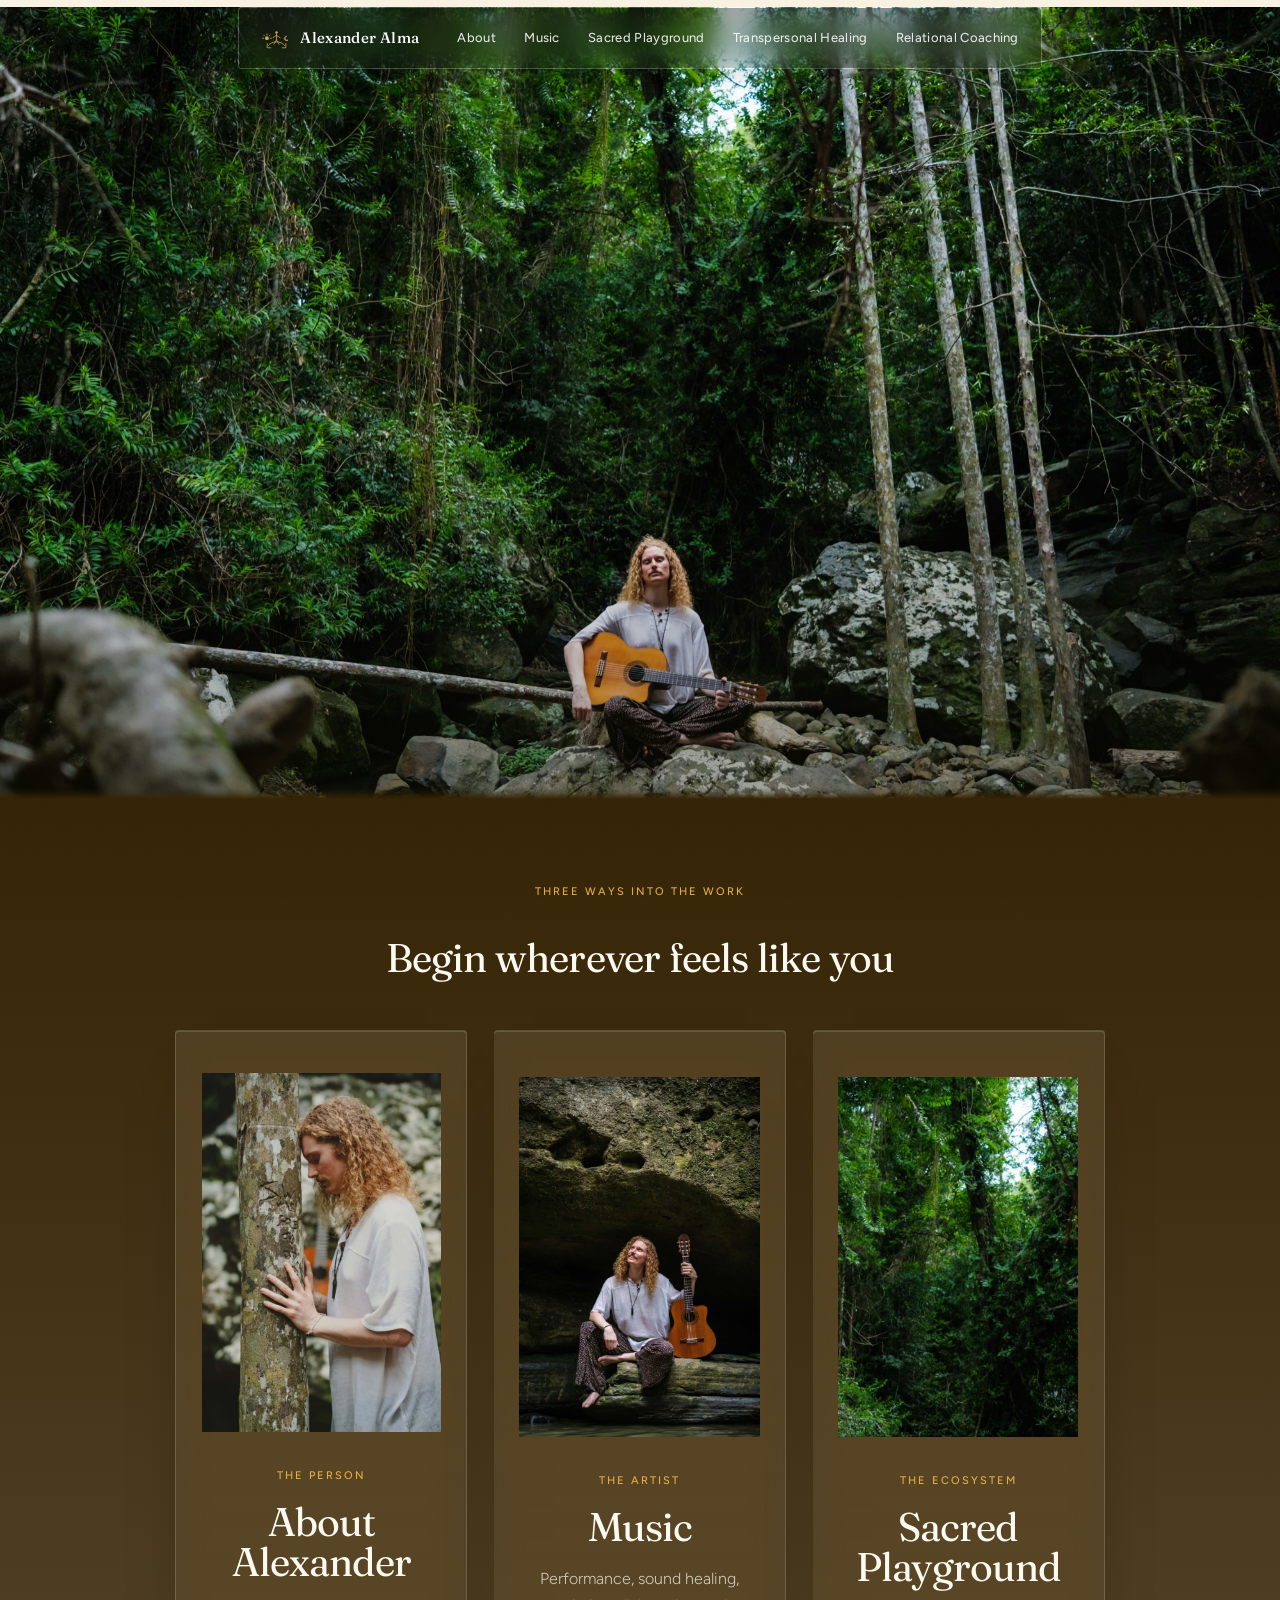
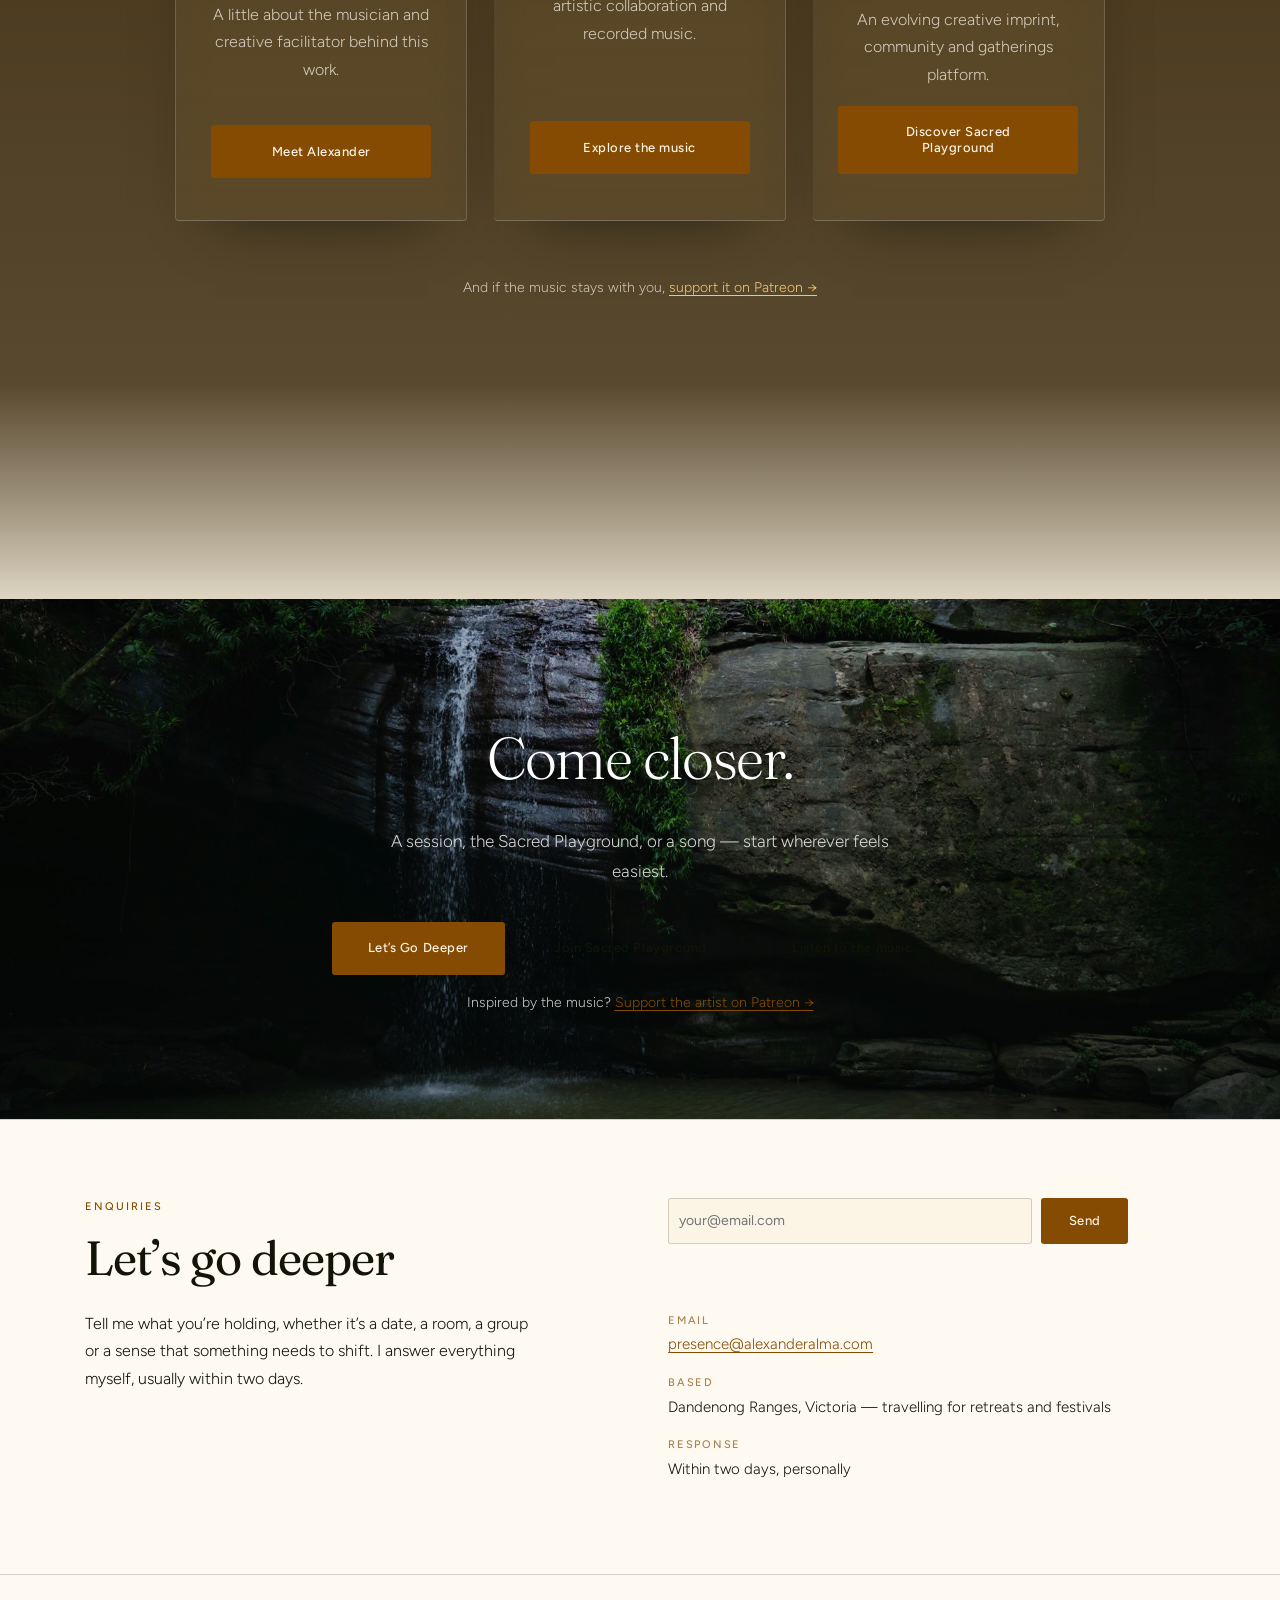
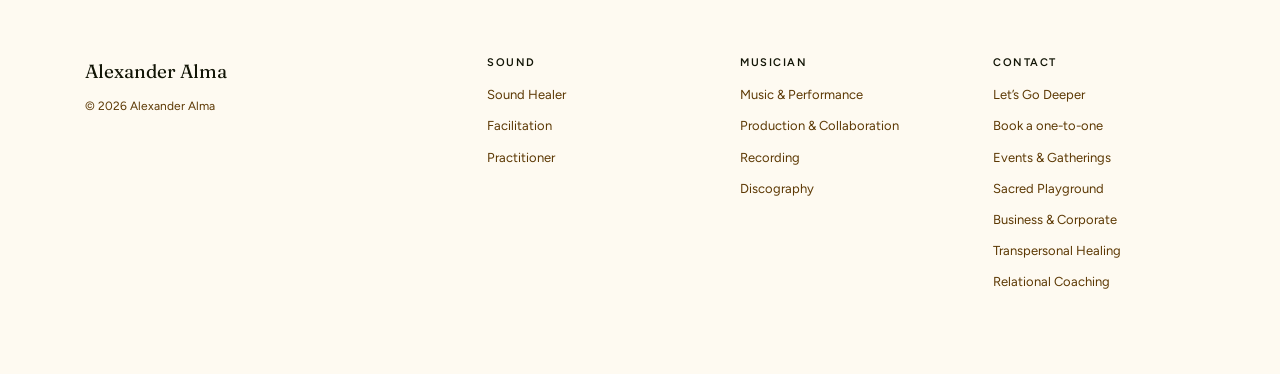
==== commit baed3249: "Add immersive video backdrop to Music page" ====
--- a/index.html
+++ b/index.html
@@ -3,24 +3,24 @@
 <head>
 <meta charset="utf-8">
 <meta name="viewport" content="width=device-width, initial-scale=1">
-<title>Alexander — Artist, Musician, Sound Healer | Sound Baths &amp; Live Music</title>
+<title>Alexander Alma — Music, Creative Work &amp; Sacred Playground</title>
 <meta name="description" content="Alexander is an artist, musician and sound healer. Sound baths with gongs and singing bowls, live acoustic music, and nature-rooted facilitation for retreats, festivals and organisations." />
 <meta name="keywords" content="sound healer, sound bath, gong bath, singing bowls, musician, live acoustic music, nature spirituality, retreat facilitator, breathwork, meditation, ceremony" />
 <link rel="canonical" href="https://alexanderalma.com/" />
 <meta name="theme-color" content="#f0c872" />
 <meta property="og:type" content="website" />
-<meta property="og:site_name" content="Alexander" />
+<meta property="og:site_name" content="Alexander Alma" />
 <meta property="og:url" content="https://alexanderalma.com/" />
-<meta property="og:title" content="Alexander — Artist, Musician, Sound Healer | Sound Baths &amp; Live Music" />
+<meta property="og:title" content="Alexander Alma — Music, Creative Work &amp; Sacred Playground" />
 <meta property="og:description" content="Sound baths, live music and nature-rooted facilitation." />
 <meta property="og:image" content="https://alexanderalma.com/assets/img/alexander-rainforest-1200.jpg" />
 <meta name="twitter:card" content="summary_large_image" />
 <link rel="preconnect" href="https://fonts.googleapis.com">
 <link rel="preconnect" href="https://fonts.gstatic.com" crossorigin>
 <script>document.documentElement.classList.replace('no-js', 'js');</script>
-<link rel="stylesheet" href="css/organic.css?v=20260925f" />
-<link rel="stylesheet" href="css/palette.css?v=20260925f" />
-<link rel="stylesheet" href="css/site.css?v=20260925f" />
+<link rel="stylesheet" href="css/organic.css?v=20261002o" />
+<link rel="stylesheet" href="css/palette.css?v=20261002o" />
+<link rel="stylesheet" href="css/site.css?v=20261002o" />
 <script type="application/ld+json">
 {
   "@context": "https://schema.org",
@@ -38,177 +38,53 @@
 </head>
 <body>
 <a class="skip-link" href="#main">Skip to content</a>
-<div class="ground grain">
-  <header class="site-header site-header-over">
-    <nav class="site-nav" data-open="false" aria-label="Main">
-      <a class="nav-brand" href="index.html" aria-current="page">Alexander</a>
-      <button class="nav-toggle" type="button" aria-expanded="false" aria-controls="site-menu">
-        <span class="nav-toggle-label">Menu</span>
-        <span class="nav-toggle-icon" aria-hidden="true"></span>
-      </button>
-      <div class="nav-collapse" id="site-menu">
-        <div class="nav-collapse-inner">
-          <ul class="nav-list">
-            <li class="nav-item"><a class="nav-link" href="sound-healer.html">Sound Healer</a></li>
-            <li class="nav-item"><a class="nav-link" href="musician.html">Musician</a></li>
-            <li class="nav-item nav-item-root nav-item-first-root"><a class="nav-link" href="business.html">Business</a></li>
-            <li class="nav-item nav-item-root"><a class="nav-link" href="practitioner.html">Practitioner</a></li>
-            <li class="nav-item nav-item-root"><a class="nav-link" href="facilitator.html">Facilitator</a></li>
-          </ul>
-          <a class="nav-cta" href="#contact">Go Deeper!</a>
-        </div>
-      </div>
-    </nav>
-  </header>
+<div class="ground grain home-ground">
+  <header class="site-header site-header-over"><nav class="site-nav" data-open="false" aria-label="Main navigation">
+  <a class="nav-home" href="index.html" aria-label="Alexander Alma home"><img src="assets/img/alexander-alma-mark.svg" alt=""><span>Alexander Alma</span></a>
+  <button class="nav-toggle" type="button" aria-expanded="false" aria-controls="site-menu"><span class="nav-toggle-label">Menu</span><span class="nav-toggle-icon" aria-hidden="true"></span></button>
+  <div class="nav-collapse" id="site-menu"><div class="nav-collapse-inner"><ul class="nav-list">
+    <li class="nav-item"><a class="nav-link" href="about.html">About</a></li><li class="nav-item"><a class="nav-link" href="musician.html">Music</a></li><li class="nav-item"><a class="nav-link" href="sacred-playground.html">Sacred Playground</a></li>
+    <li class="nav-item"><a class="nav-link" href="transpersonal-healing.html">Transpersonal Healing</a></li><li class="nav-item"><a class="nav-link" href="relational-coaching.html">Relational Coaching</a></li>
+  </ul></div></div>
+ </nav></header>
 
   <main id="main">
     <section class="hero">
       <div class="hero-photo">
-        <img
-          src="assets/img/alexander-rainforest-1600.jpg"
-          srcset="assets/img/alexander-rainforest-600.jpg 600w,
-                  assets/img/alexander-rainforest-900.jpg 900w,
-                  assets/img/alexander-rainforest-1200.jpg 1200w,
-                  assets/img/alexander-rainforest-1600.jpg 1600w,
-                  assets/img/alexander-rainforest-2048.jpg 2048w"
-          sizes="100vw"
-          width="2048" height="1365"
-          alt="Alexander sitting cross-legged on river stones with a nylon-string guitar, in a rainforest gully."
+        <img src="assets/img/october-2026/forest-guitar.jpg" width="2000" height="1333"
+          alt="Alexander seated with his guitar in a rainforest setting."
           fetchpriority="high" decoding="async" />
-      </div>
-      <div class="hero-inner">
-        <span class="hero-eyebrow">Facilitator &middot; Musician &middot; Sound Healer</span>
-        <h1 class="hero-title">Sound that evokes what is most sacred</h1>
-        <p class="hero-lede">Gongs, singing bowls, six strings and a room of people breathing together. Two ways in: sit with me one to one, or join Sacred Playground &mdash; free, and open to anyone.</p>
-        <div class="actions">
-          <a class="btn btn-onphoto btn-lg" href="https://cal.com/alexanderalma/90mins"
-             data-cal-link="alexanderalma/90mins" rel="noopener">Book a one-to-one</a>
-          <a class="btn btn-outline-light btn-lg" href="https://alexander-alma.mn.co/spaces/25129475/about" rel="noopener">Join Sacred Playground &mdash; free</a>
-        </div>
-        <p class="hero-aside">Inspired by the music? <a href="https://www.patreon.com/profile/creators?u=227957515" rel="noopener">Support the artist on Patreon&nbsp;&rarr;</a></p>
       </div>
     </section>
 
 <div class="descent">
-    <!-- 2 · Two ways in — the darkest point of the descent. Two matching glass doors. -->
-    <section style="--from:100%; --to:94%" data-tone="dark" id="ways-in" class="descent-step section">
+    <!-- The main pathways into Alexander’s work. -->
+    <section style="--from:100%; --to:80%" data-tone="dark" id="ways-in" class="descent-step section">
       <div class="wrap-md">
         <div class="section-intro ways-intro">
-          <span class="eyebrow">Two ways in</span>
-          <h2 class="section-title">Begin wherever feels easiest</h2>
+          <span class="eyebrow">Three ways into the work</span>
+          <h2 class="section-title">Begin wherever feels like you</h2>
         </div>
         <div class="ways">
-          <div class="way">
-            <span class="way-kicker">One to one</span>
-            <h3 class="way-title">Ninety minutes, just you and the sound</h3>
-            <p>Vibrational Empathy Sound Healing. A short conversation, then gongs and bowls while you lie still and let it work.</p>
-            <span class="way-meta">&pound;85 &middot; 90 minutes</span>
-            <a class="btn btn-primary btn-lg way-action" href="https://cal.com/alexanderalma/90mins"
-               data-cal-link="alexanderalma/90mins" rel="noopener">Book a time</a>
-          </div>
-          <div class="way">
-            <span class="way-kicker">The community</span>
-            <h3 class="way-title">Sacred Playground</h3>
-            <p>A heart-led space for medicine music, meaningful connection, creativity, healing &amp; the art of being.</p>
-            <span class="way-meta">Free &middot; on Mighty Networks</span>
-            <a class="btn btn-outline-light btn-lg way-action" href="https://alexander-alma.mn.co/spaces/25129475/about" rel="noopener">Join Sacred Playground</a>
-          </div>
+          <div class="way"><div class="way-photo"><img src="assets/img/october-2026/tree-presence.jpg" alt="Alexander among the trees." loading="lazy" decoding="async"></div><span class="way-kicker">The person</span><h3 class="way-title">About Alexander</h3><p>A little about the musician and creative facilitator behind this work.</p><a class="btn btn-primary btn-lg way-action" href="about.html#about-story">Meet Alexander</a></div>
+          <div class="way"><div class="way-photo"><img src="assets/img/october-2026/musician-cave.jpg" alt="Alexander with his guitar in a cave." loading="lazy" decoding="async"></div><span class="way-kicker">The artist</span><h3 class="way-title">Music</h3><p>Performance, sound healing, artistic collaboration and recorded music.</p><a class="btn btn-primary btn-lg way-action" href="musician.html">Explore the music</a></div>
+          <div class="way"><div class="way-photo"><img src="assets/img/october-2026/canopy.jpg" alt="The rainforest canopy above Sacred Playground." loading="lazy" decoding="async"></div><span class="way-kicker">The ecosystem</span><h3 class="way-title">Sacred Playground</h3><p>An evolving creative imprint, community and gatherings platform.</p><a class="btn btn-primary btn-lg way-action" href="sacred-playground.html">Discover Sacred Playground</a></div>
         </div>
         <p class="ways-aside">And if the music stays with you, <a href="https://www.patreon.com/profile/creators?u=227957515" rel="noopener">support it on Patreon&nbsp;&rarr;</a></p>
       </div>
     </section>
 
-    <!-- The work — the nav, in full: one line per page, each leading to its details. -->
-    <section style="--from:94%; --to:80%" data-tone="dark" id="ways" class="descent-step section night lantern-scope">
-      <div class="night-canopy" aria-hidden="true">
-        <span class="night-mote"></span><span class="night-mote"></span><span class="night-mote"></span>
-      </div>
-      <div class="wrap-md">
-        <div class="index-head">
-          <div>
-            <span class="eyebrow">The work</span>
-            <h2 class="section-title">Two branches, three roots</h2>
-          </div>
-          <p>Two branches hold the work people meet me through. Three roots hold the ground it grows from. Each has its own page.</p>
-        </div>
-      <ul class="index-list">
-        <li>
-          <a class="index-row" href="sound-healer.html">
-            <span class="index-num">01</span>
-            <span><span class="index-name">Sound Healer</span><span class="index-kind">Branch</span></span>
-            <span class="index-desc">Gongs, Himalayan and crystal bowls. One to one, groups up to thirty, or woven through a whole retreat.</span>
-            <span class="index-go">View &rarr;</span>
-          </a>
-        </li>
-        <li>
-          <a class="index-row" href="musician.html">
-            <span class="index-num">02</span>
-            <span><span class="index-name">Musician</span><span class="index-kind">Branch</span></span>
-            <span class="index-desc">Nylon-string and electro-acoustic guitar, loop pedal and voice. Listening rooms, festival stages, ceremonies.</span>
-            <span class="index-go">View &rarr;</span>
-          </a>
-        </li>
-        <li>
-          <a class="index-row" href="business.html">
-            <span class="index-num">03</span>
-            <span><span class="index-name">Business</span><span class="index-kind">Root</span></span>
-            <span class="index-desc">Wellbeing programmes, retreat design and operations, and team days for organisations.</span>
-            <span class="index-go">View &rarr;</span>
-          </a>
-        </li>
-        <li>
-          <a class="index-row" href="practitioner.html">
-            <span class="index-num">04</span>
-            <span><span class="index-name">Practitioner</span><span class="index-kind">Root</span></span>
-            <span class="index-desc">Daily practice, training, a clear ethical frame &mdash; and mentoring for practitioners.</span>
-            <span class="index-go">View &rarr;</span>
-          </a>
-        </li>
-        <li>
-          <a class="index-row" href="facilitator.html">
-            <span class="index-num">05</span>
-            <span><span class="index-name">Facilitator</span><span class="index-kind">Root</span></span>
-            <span class="index-desc">Circles, team offsites and festival spaces. Sound opens the space; the conversation stays.</span>
-            <span class="index-go">View &rarr;</span>
-          </a>
-        </li>
-      </ul>
-      </div>
-    </section>
+    <!-- Dawn: the turn from dark to light. Space only — no text survives both ends. -->
+    <div class="descent-step descent-dawn" style="--from:80%; --to:14%" aria-hidden="true"></div>
 
-    <!-- Dawn: the turn from dark to light. Space only — no text survives both ends. -->
-    <div class="descent-step descent-dawn" style="--from:80%; --to:30%" aria-hidden="true"></div>
-
-    <!-- 3 · The person behind the work — a real photograph, cropped close. -->
-    <section style="--from:30%; --to:14%" data-tone="light" class="descent-step section wrap-md">
-      <div class="image-story">
-        <figure>
-          <div class="media-frame">
-            <img src="assets/img/alexander-rainforest-1200.jpg"
-                 srcset="assets/img/alexander-rainforest-1200.jpg 1200w, assets/img/alexander-rainforest-2048.jpg 2048w"
-                 sizes="(min-width: 900px) 1100px, 220vw" width="2048" height="1365" loading="lazy" decoding="async"
-                 alt="Alexander, close, cross-legged with his guitar on the river stones."
-                 style="object-position: 48% 70%; transform: scale(2.5); transform-origin: 47% 76%;" />
-          </div>
-        </figure>
-        <div class="prose">
-          <span class="eyebrow">The person behind the work</span>
-          <p class="statement statement-sm" style="margin-block: var(--space-4) var(--space-8)">Alexander Alma <span class="quiet">&mdash; a World-Bridger.</span></p>
-          <p class="prose-lead">Alexander orchestrates sonic tapestries that evoke a deeper connection to what is most sacred.</p>
-          <p>As a musician, sound healer, mentor and facilitator, he is dedicated to creating spaces for deeper connection, self-expression and transformation.</p>
-          <p>His artistry is an invitation into presence and connection &mdash; a living exploration of what becomes possible when we allow ourselves to feel, express and play.</p>
-        </div>
-      </div>
-    </section>
-
-    <!-- Come closer — the light at the end, and the same three doors as the hero. -->
-    <section style="--from:14%; --to:0%" data-tone="light" id="stay-close" class="descent-step final-invitation">
+    <!-- Come closer — contact and booking pathways. -->
+    <section style="--from:14%; --to:0%" data-tone="light" id="stay-close" class="descent-step final-invitation closing-photo">
+      <img class="section-backdrop" src="assets/img/october-2026/waterfall-front.jpg" alt="" loading="lazy" decoding="async" />
       <div class="wrap-sm">
         <p class="statement">Come closer.</p>
         <p class="statement-follow">A session, the Sacred Playground, or a song &mdash; start wherever feels easiest.</p>
         <div class="actions">
-          <a class="btn btn-primary btn-lg" href="https://cal.com/alexanderalma/90mins"
-             data-cal-link="alexanderalma/90mins" rel="noopener">Book a one-to-one</a>
+          <a class="btn btn-primary btn-lg" href="#contact">Let’s Go Deeper</a>
           <a class="btn btn-secondary btn-lg" href="https://alexander-alma.mn.co/spaces/25129475/about" rel="noopener">Join Sacred Playground</a>
           <a class="btn btn-secondary btn-lg" href="musician.html#listen">Listen to the music</a>
         </div>
@@ -224,7 +100,7 @@
       <div>
         <span class="eyebrow">Enquiries</span>
         <h2 class="contact-title">Let&rsquo;s go deeper</h2>
-        <p class="contact-lede">Tell me what you&rsquo;re holding &mdash; a date, a room, a group, or just a sense that something needs to shift. I answer everything myself, usually within two days.</p>
+        <p class="contact-lede">Tell me what you&rsquo;re holding, whether it&rsquo;s a date, a room, a group or a sense that something needs to shift. I answer everything myself, usually within two days.</p>
       </div>
       <div>
         <form class="contact-form" data-to="presence@alexanderalma.com">
@@ -242,21 +118,15 @@
     </div>
   </section>
 
-  <footer class="site-footer">
-    <div class="footer-inner">
-      <p>&copy; <span data-year>2026</span> Alexander &mdash; artist, musician, sound healer, business practitioner and facilitator.</p>
-      <nav class="footer-links" aria-label="Footer">
-        <a href="sound-healer.html">Sound Healer</a>
-        <a href="musician.html">Musician</a>
-        <a href="#contact">Contact</a>
-        <a href="https://alexander-alma.mn.co/spaces/25129475/about" rel="noopener">Sacred Playground</a>
-        <a href="https://www.patreon.com/profile/creators?u=227957515" rel="noopener">Patreon</a>
-        <a href="https://instagram.com" rel="me noopener">Instagram</a>
-        <a href="https://open.spotify.com" rel="me noopener">Spotify</a>
+  <footer class="site-footer"><div class="footer-inner">
+      <div class="footer-signoff"><a class="footer-home" href="index.html">Alexander Alma</a><p>&copy; <span data-year>2026</span> Alexander Alma</p></div>
+      <nav class="footer-groups" aria-label="Footer navigation">
+        <div class="footer-group"><h2>Sound</h2><a href="sound-healer.html">Sound Healer</a><a href="facilitator.html">Facilitation</a><a href="practitioner.html">Practitioner</a></div>
+        <div class="footer-group"><h2>Musician</h2><a href="musician.html#performance">Music &amp; Performance</a><a href="musician.html#production">Production &amp; Collaboration</a><a href="musician.html#recording">Recording</a><a href="musician.html#discography">Discography</a></div>
+        <div class="footer-group"><h2>Contact</h2><a href="index.html#contact">Let’s Go Deeper</a><a href="https://cal.com/alexanderalma/90mins" data-cal-link="alexanderalma/90mins" rel="noopener">Book a one-to-one</a><a href="sacred-playground.html#events">Events &amp; Gatherings</a><a href="sacred-playground.html">Sacred Playground</a><a href="business.html">Business &amp; Corporate</a><a href="transpersonal-healing.html">Transpersonal Healing</a><a href="relational-coaching.html">Relational Coaching</a></div>
       </nav>
-    </div>
-  </footer>
+    </div></footer>
 </div>
-<script src="js/site.js?v=20260925f"></script>
+<script src="js/site.js?v=20261002o"></script>
 </body>
 </html>
--- a/css/palette.css
+++ b/css/palette.css
@@ -7,6 +7,7 @@
   /* Source palette */
   --palette-ink: #121506;
   --palette-umber: #352405;
+  --palette-burnt-terracotta: #C34212;
   --palette-bark: #5c3803;
   --palette-ochre-700: #854b02;
   --palette-ochre-600: #a76203;
--- a/css/site.css
+++ b/css/site.css
@@ -65,271 +65,41 @@
 .btn-outline-light { border: 1px solid color-mix(in srgb, #fff 55%, transparent); color: #fff; }
 .btn-outline-light:hover { background: color-mix(in srgb, #fff 14%, transparent); }
 
-/* ═════════════════════════════════════════════════════════════════════════
-   HEADER — Alexander's navigation
-   One composed object, read left to right: who (the name), the work (two
-   branches · three roots), and the way in (Go Deeper). Hairlines, not boxes,
-   divide the three, so the eye travels along a single line.
-
-   The material is mist over stone. Two tint layers sit behind the bar and
-   cross-fade, because gradients themselves cannot transition:
-     ::before  hero mist   — night-forest tint, a breath of guitar warmth
-     ::after   stone frost — the page ground, frosted
-   Over the hero photograph the mist shows; once the page scrolls past it
-   (js/site.js toggles .is-scrolled) the frost fades in and the ink goes dark.
-   Every colour below is a token from organic.css or a mix of one.
-   ═════════════════════════════════════════════════════════════════════════ */
-.site-header {
-  position: sticky; top: 0; z-index: 50;
-  height: var(--header-h);             /* the bar may unfold below; the page never moves */
-  max-width: 1180px; margin-inline: auto;
-  padding: 12px var(--space-6) 0;
-  pointer-events: none;                /* only the bar itself takes clicks */
-}
-@media (min-width: 900px) { .site-header { padding-inline: var(--space-8); } }
-
-.site-nav {
-  /* stone state — the default everywhere except over the hero */
-  --nav-ink:        var(--color-text);
-  --nav-ink-soft:   color-mix(in srgb, var(--color-text) 78%, transparent);
-  --nav-ink-faint:  color-mix(in srgb, var(--color-text) 60%, transparent);
-  --nav-accent:     var(--color-accent-700);
-  --nav-mark:       var(--color-accent-600);
-  --nav-rule:       color-mix(in srgb, var(--color-text) 14%, transparent);
-  --nav-edge:       color-mix(in srgb, #fff 55%, var(--color-divider));
-  --nav-focus:      var(--color-accent-700);
-  --nav-cta-bg:     var(--color-accent-700);
-  --nav-cta-bg-hi:  var(--color-accent-800);
-  --nav-cta-ink:    var(--color-bg);
-  --nav-cta-edge:   transparent;
-
-  pointer-events: auto;
-  position: relative; isolation: isolate;
-  display: flex; align-items: center;
-  width: fit-content; max-width: 100%; margin-inline: auto;
-  height: 64px;
-  padding: 0 8px 0 26px;
-  border: 1px solid var(--nav-edge);
-  border-radius: var(--radius-lg);
-  box-shadow:
-    inset 0 1px 0 color-mix(in srgb, #fff 45%, transparent),
-    0 14px 30px -22px color-mix(in srgb, var(--palette-ink) 55%, transparent);
-  -webkit-backdrop-filter: blur(18px) saturate(130%);
-          backdrop-filter: blur(18px) saturate(130%);
-  transition:
-    border-color .5s ease, box-shadow .5s ease,
-    -webkit-backdrop-filter .5s ease, backdrop-filter .5s ease;
-}
-.site-nav::before,
-.site-nav::after {
-  content: ''; position: absolute; inset: 0; z-index: -1;
-  border-radius: inherit; pointer-events: none;
-  transition: opacity .5s ease;
-}
-.site-nav::before {                    /* hero mist */
-  opacity: 0;
-  background:
-    radial-gradient(120% 240% at 0% 0%, color-mix(in srgb, var(--color-accent-500) 10%, transparent), transparent 55%),
-    linear-gradient(180deg,
-      color-mix(in srgb, var(--palette-ink) 32%, transparent),
-      color-mix(in srgb, var(--color-accent-2-900) 20%, transparent));
-}
-.site-nav::after {                     /* stone frost */
-  opacity: 1;
-  background: linear-gradient(180deg,
-    color-mix(in srgb, var(--color-bg) 86%, transparent),
-    color-mix(in srgb, var(--color-surface) 80%, transparent));
-}
-
-/* Over the hero photograph. Needs JS (the .js class is set in <head>), so
-   without it the bar simply stays frosted stone and always readable. An open
-   mobile menu is a panel of text, so it always takes the stone state. */
-.js .site-header-over:not(.is-scrolled) .site-nav:not([data-open='true']) {
-  --nav-ink:        #fff;
-  --nav-ink-soft:   color-mix(in srgb, #fff 86%, transparent);
-  --nav-ink-faint:  color-mix(in srgb, #fff 68%, transparent);
-  --nav-accent:     var(--color-accent-200);
-  --nav-mark:       var(--color-accent-300);
-  --nav-rule:       color-mix(in srgb, #fff 20%, transparent);
-  --nav-edge:       color-mix(in srgb, #fff 16%, transparent);
-  --nav-focus:      var(--color-accent-200);
-  --nav-cta-bg:     color-mix(in srgb, var(--color-accent-600) 46%, transparent);
-  --nav-cta-bg-hi:  color-mix(in srgb, var(--color-accent-600) 72%, transparent);
-  --nav-cta-ink:    #fff;
-  --nav-cta-edge:   color-mix(in srgb, var(--color-accent-300) 42%, transparent);
-  box-shadow:
-    inset 0 1px 0 color-mix(in srgb, #fff 9%, transparent),
-    0 12px 30px -26px color-mix(in srgb, #000 70%, transparent);
-  -webkit-backdrop-filter: blur(10px) saturate(115%);
-          backdrop-filter: blur(10px) saturate(115%);
-}
-.js .site-header-over:not(.is-scrolled) .site-nav:not([data-open='true'])::before { opacity: 1; }
-.js .site-header-over:not(.is-scrolled) .site-nav:not([data-open='true'])::after  { opacity: 0; }
-
-/* — the name — */
-.nav-brand {
-  flex: none; margin-right: 0;         /* organic.css's .nav-brand pushes everything away with margin-right: auto */
-  font-family: var(--font-heading); font-weight: 500;
-  font-variation-settings: "SOFT" 0, "WONK" 0;
-  font-size: 22px; letter-spacing: 0; line-height: 1;
-  color: var(--nav-ink); text-decoration: none;
-  transition: color .4s ease;
-}
-.nav-brand:hover { color: color-mix(in srgb, var(--nav-ink) 70%, var(--nav-accent)); }
-.nav-context { display: none; }       /* mobile only: where you are, beside the name */
-
-/* — the work: two branches · three roots — */
-.nav-collapse, .nav-collapse-inner { display: flex; align-items: center; flex: none; min-width: 0; }
-.nav-list {
-  position: relative;
-  flex: none; display: flex; align-items: center;
-  gap: clamp(18px, 2vw, 30px);
-  list-style: none; margin: 0 clamp(18px, 2vw, 30px); padding: 0 clamp(18px, 2vw, 30px);
-}
-.nav-list::before,                     /* hairlines: name | work | way in */
-.nav-list::after {
-  content: ''; position: absolute; top: 50%; width: 1px; height: 22px;
-  margin-top: -11px; background: var(--nav-rule); transition: background-color .5s ease;
-}
-.nav-list::before { left: 0; }
-.nav-list::after  { right: 0; }
-.nav-item { display: flex; align-items: center; }
-.nav-item-first-root { gap: clamp(18px, 2vw, 30px); }
-.nav-item-first-root::before {         /* the step down from branches to roots */
-  content: ''; width: 1px; height: 11px; background: var(--nav-rule);
-  transition: background-color .5s ease;
-}
-.nav-link {
-  position: relative; display: inline-block;
-  padding-block: 6px;
-  font-size: 16px; font-weight: 400; letter-spacing: 0.005em; white-space: nowrap;
-  color: var(--nav-ink-soft); text-decoration: none;
-  transition: color .3s ease;
-}
-.nav-item-root .nav-link { color: var(--nav-ink-faint); }
-.nav-link::after {                     /* the hairline: faint on hover, full on the current page */
-  content: ''; position: absolute; left: 0; right: 0; bottom: 0; height: 1px;
-  background: var(--nav-mark); opacity: 0;
-  transform: scaleX(0); transform-origin: 50% 50%;
-  transition: transform .35s cubic-bezier(.2,.7,.3,1), opacity .35s ease;
-}
-.nav-link:hover { color: color-mix(in srgb, var(--nav-ink) 72%, var(--nav-accent)); }
-.nav-link:hover::after { opacity: .5; transform: scaleX(1); }
-.nav-link[aria-current='page'] { color: var(--nav-ink); }
-.nav-link[aria-current='page']::after { opacity: 1; transform: scaleX(1); }
-
-/* — the way in — */
-.nav-cta {
-  flex: none; display: inline-flex; align-items: center; height: 48px;
-  padding: 0 24px;
-  font-size: 13px; font-weight: 500; letter-spacing: 0.12em; text-transform: uppercase;
-  color: var(--nav-cta-ink); background: var(--nav-cta-bg);
-  border: 1px solid var(--nav-cta-edge); border-radius: var(--radius-sm);
-  text-decoration: none;
-  transition: background-color .4s ease, border-color .4s ease, color .4s ease;
-}
-.nav-cta:hover { background: var(--nav-cta-bg-hi); }
-
-.site-nav :focus-visible { outline: 2px solid var(--nav-focus); outline-offset: 4px; border-radius: var(--radius-sm); }
-.nav-cta:focus-visible { outline-offset: 3px; }
-
-.nav-toggle { display: none; }
-
-/* No backdrop-filter: the tint layers carry the whole weight, opaque enough to read. */
-@supports not ((backdrop-filter: blur(1px)) or (-webkit-backdrop-filter: blur(1px))) {
-  .site-nav::after  { background: var(--color-bg); }
-  .site-nav::before { background: color-mix(in srgb, var(--palette-ink) 74%, transparent); }
-}
-
-/* ── mobile: a full-width glass header; the work unfolds beneath the name ── */
-@media (max-width: 999px) {
-  .ground { --header-h: 56px; }
-  .site-header { max-width: none; padding: 0; }
-  .site-nav {
-    width: 100%; height: auto; min-height: 56px; flex-wrap: wrap; align-items: stretch;
-    padding: 0 var(--space-6);
-    border-width: 0 0 1px; border-radius: 0;
-    box-shadow: 0 14px 30px -24px color-mix(in srgb, var(--palette-ink) 50%, transparent);
-  }
-  .nav-brand, .nav-context, .nav-toggle { align-self: center; }
-  .nav-brand { display: flex; align-items: center; min-height: 55px; }   /* + the 1px rule = 56 */
-  .nav-context {
-    display: flex; align-items: center; gap: 12px; min-width: 0; margin-left: 12px;
-    font-size: 11px; font-weight: 500; letter-spacing: 0.14em; text-transform: uppercase;
-    white-space: nowrap; overflow: hidden; text-overflow: ellipsis;
-    color: var(--nav-ink-faint); transition: color .4s ease;
-  }
-  .nav-context::before { content: ''; flex: none; width: 1px; height: 14px; background: var(--nav-rule); }
-
-  .nav-toggle {
-    display: inline-flex; align-items: center; gap: 10px; flex: none;
-    margin-left: auto; height: 36px; padding: 0 12px;
-    background: transparent; color: var(--nav-ink);
-    border: 1px solid var(--nav-rule); border-radius: var(--radius-sm);
-    font-family: var(--font-body); font-size: 11px; font-weight: 500;
-    letter-spacing: 0.16em; text-transform: uppercase; cursor: pointer;
-    transition: color .4s ease, border-color .4s ease, background-color .3s ease;
-  }
-  .nav-toggle:hover { background: color-mix(in srgb, var(--nav-ink) 7%, transparent); }
-  .nav-toggle-icon { position: relative; width: 14px; height: 7px; }
-  .nav-toggle-icon::before,
-  .nav-toggle-icon::after {
-    content: ''; position: absolute; left: 0; right: 0; height: 1px; background: currentColor;
-    transition: transform .35s cubic-bezier(.2,.7,.3,1), top .35s cubic-bezier(.2,.7,.3,1);
-  }
-  .nav-toggle-icon::before { top: 0; }
-  .nav-toggle-icon::after  { top: 6px; }
-  .nav-toggle[aria-expanded='true'] .nav-toggle-icon::before { top: 3px; transform: rotate(45deg); }
-  .nav-toggle[aria-expanded='true'] .nav-toggle-icon::after  { top: 3px; transform: rotate(-45deg); }
-
-  /* The unfold: a grid row growing from 0fr to 1fr, so no height is guessed.
-     visibility keeps the closed links out of the tab order. */
-  .nav-collapse {
-    flex: 0 0 100%; display: grid; grid-template-rows: 0fr;
-    visibility: hidden;
-    transition: grid-template-rows .45s cubic-bezier(.2,.7,.3,1), visibility 0s linear .45s;
-  }
-  .site-nav[data-open='true'] .nav-collapse {
-    grid-template-rows: 1fr; visibility: visible;
-    transition: grid-template-rows .45s cubic-bezier(.2,.7,.3,1), visibility 0s;
-  }
-  .nav-collapse-inner {
-    min-height: 0; overflow: hidden;
-    flex-direction: column; align-items: stretch;
-    opacity: 0; transition: opacity .3s ease;
-  }
-  .site-nav[data-open='true'] .nav-collapse-inner {
-    opacity: 1; overflow-y: auto; max-height: calc(100dvh - 56px);
-  }
-  .nav-list {
-    flex-direction: column; align-items: stretch; justify-content: flex-start; gap: 0;
-    margin: 0; padding: 0; border-top: 1px solid var(--nav-rule);
-  }
-  .nav-list::before, .nav-list::after, .nav-item-first-root::before { display: none; }
-  .nav-item { min-height: 50px; }
-  .nav-item + .nav-item { border-top: 1px solid var(--nav-rule); }
-  .nav-item-first-root { margin-top: 10px; border-top-color: color-mix(in srgb, var(--color-text) 24%, transparent) !important; }
-  .nav-link { font-size: 18px; }
-  .nav-cta { align-self: flex-start; height: 46px; margin: var(--space-6) 0 var(--space-6); }
-}
-
-/* Without JS the toggle can do nothing, so the menu simply stays open. */
-@media (max-width: 999px) {
-  .no-js .site-header { height: auto; }
-  .no-js .nav-toggle { display: none; }
-  .no-js .nav-collapse { grid-template-rows: 1fr; visibility: visible; }
-  .no-js .nav-collapse-inner { opacity: 1; }
-}
-
-@media (prefers-reduced-motion: reduce) {
-  .site-nav, .site-nav::before, .site-nav::after,
-  .site-nav *, .site-nav *::before, .site-nav *::after { transition: none !important; }
-}
+/* — compact shared navigation — */
+.site-header { position:sticky; top:0; z-index:50; width:100%; height:var(--header-h); margin:0; padding:0 clamp(14px,3vw,40px); pointer-events:none; }
+.site-nav { --nav-ink:var(--color-text); --nav-ink-soft:color-mix(in srgb,var(--color-text) 82%,transparent); --nav-rule:color-mix(in srgb,var(--color-text) 18%,transparent); --nav-accent:var(--color-accent-700); position:relative; isolation:isolate; pointer-events:auto; display:flex; align-items:center; justify-content:center; gap:clamp(20px,3vw,38px); width:max-content; max-width:100%; height:calc(100% - 14px); margin:7px auto; padding:0 22px; border:1px solid var(--nav-rule); border-radius:3px; box-shadow:0 12px 30px -24px rgba(0,0,0,.45); }
+.site-nav::before { content:''; position:absolute; z-index:-1; inset:0; border-radius:inherit; background:linear-gradient(180deg,color-mix(in srgb,var(--color-bg) 95%,transparent),color-mix(in srgb,var(--color-bg) 83%,transparent)); backdrop-filter:blur(14px); -webkit-backdrop-filter:blur(14px); pointer-events:none; }
+.js .site-header-over:not(.is-scrolled) .site-nav { --nav-ink:#fff; --nav-ink-soft:rgba(255,255,255,.88); --nav-rule:rgba(255,255,255,.24); --nav-accent:#fff; }
+.js .site-header-over:not(.is-scrolled) .site-nav::before { background:linear-gradient(180deg,rgba(20,24,19,.34),rgba(20,24,19,.12)); }
+.nav-home { flex:none; order:0; display:flex; align-items:center; gap:8px; color:var(--nav-ink); text-decoration:none; white-space:nowrap; }
+.nav-home img { display:block; width:31px; height:40px; object-fit:contain; }.nav-home span { font-family:var(--font-heading); font-size:15px; font-weight:500; letter-spacing:.025em; }.nav-home:hover { color:var(--nav-accent); }
+.nav-collapse,.nav-collapse-inner { display:flex; align-items:center; }
+.nav-list { display:flex; align-items:center; gap:clamp(16px,2.2vw,30px); list-style:none; margin:0; padding:0; }
+.nav-item { display:flex; align-items:center; white-space:nowrap; }
+.nav-link { position:relative; display:inline-block; padding:8px 0; color:var(--nav-ink-soft); font-size:13px; font-weight:450; letter-spacing:.025em; text-decoration:none; transition:color .25s ease; }
+.nav-link:hover,.nav-link[aria-current='page'] { color:var(--nav-ink); }
+.nav-link::after { content:''; position:absolute; left:0; right:0; bottom:2px; height:1px; background:var(--nav-accent); transform:scaleX(0); transition:transform .25s ease; }
+.nav-link:hover::after,.nav-link[aria-current='page']::after { transform:scaleX(1); }
+.site-nav :focus-visible { outline:2px solid var(--nav-accent); outline-offset:4px; border-radius:2px; }
+.nav-toggle { display:none; }
+.nav-menu { position:relative; display:flex; align-items:center; }.nav-menu > summary { list-style:none; cursor:pointer; }.nav-menu > summary::-webkit-details-marker { display:none; }.nav-menu > summary::before { content:none; }.nav-menu > summary::after { content:'⌄'; display:inline-block; margin-left:6px; font-size:12px; transition:transform .2s ease; }.nav-menu[open] > summary::after { transform:rotate(180deg); }.nav-menu[open] > summary,.nav-link.current { color:var(--nav-ink); }.nav-current-menu { position:relative; }.nav-current-menu .nav-menu { position:static; width:auto; }.nav-menu > .nav-menu-trigger { width:19px; height:30px; padding:0; }
+.nav-submenu { position:absolute; z-index:40; top:calc(100% + 14px); left:0; min-width:250px; display:grid; gap:0; padding:8px; background:var(--color-bg); border:1px solid var(--color-divider); box-shadow:0 14px 35px rgba(20,20,16,.2); }
+.nav-submenu a { display:block; padding:10px 12px; color:var(--color-text); font-size:14px; line-height:1.35; text-decoration:none; }.nav-submenu a:hover,.nav-submenu a:focus-visible { background:var(--color-surface); color:var(--color-accent-700); }.nav-menu:not([open]) .nav-submenu { display:none; }.nav-menu[open] .nav-submenu { display:grid; }
+@media (max-width:1100px) {
+ .ground { --header-h:60px; }.site-header { height:auto; min-height:60px; padding:0 16px; }.site-nav { width:100%; max-width:none; min-height:60px; height:auto; margin:0; padding:0; display:grid; grid-template-columns:1fr auto 1fr; grid-template-rows:60px auto; gap:0; border:0; border-radius:0; box-shadow:none; }.site-nav::before { inset:0 -16px; border-radius:0; border-bottom:1px solid var(--nav-rule); }
+ .nav-home { grid-column:1; grid-row:1; justify-self:start; gap:7px; }.nav-home img { width:29px; height:36px; }.nav-home span { font-size:14px; }
+ .nav-toggle { grid-column:3; grid-row:1; justify-self:end; display:inline-flex; align-items:center; gap:8px; height:36px; padding:0 10px; background:transparent; color:var(--nav-ink); border:1px solid var(--nav-rule); border-radius:2px; font:500 10px var(--font-body); letter-spacing:.14em; text-transform:uppercase; cursor:pointer; }
+ .nav-toggle-icon { position:relative; width:14px; height:7px; }.nav-toggle-icon::before,.nav-toggle-icon::after { content:''; position:absolute; left:0; right:0; height:1px; background:currentColor; transition:transform .25s ease,top .25s ease; }.nav-toggle-icon::before { top:0; }.nav-toggle-icon::after { top:6px; }.nav-toggle[aria-expanded='true'] .nav-toggle-icon::before { top:3px; transform:rotate(45deg); }.nav-toggle[aria-expanded='true'] .nav-toggle-icon::after { top:3px; transform:rotate(-45deg); }
+ .nav-collapse { grid-column:1/-1; grid-row:2; display:grid; grid-template-rows:0fr; visibility:hidden; transition:grid-template-rows .35s ease,visibility 0s linear .35s; }.site-nav[data-open='true'] .nav-collapse { grid-template-rows:1fr; visibility:visible; transition:grid-template-rows .35s ease; }.nav-collapse-inner { min-height:0; overflow:hidden; display:block; opacity:0; transition:opacity .2s ease; }.site-nav[data-open='true'] .nav-collapse-inner { opacity:1; overflow:visible; padding:8px 0 15px; }
+ .nav-list { display:flex; flex-direction:column; align-items:stretch; gap:0; margin:0; padding:0; }.nav-item { min-height:48px; border-top:1px solid var(--nav-rule); }.nav-link { font-size:16px; }.nav-current-menu > .nav-link { flex:1; font-size:16px; }.nav-menu > .nav-menu-trigger { width:44px; height:46px; }
+ .nav-submenu { position:static; min-width:0; padding:5px 10px 10px; background:transparent; border:0; box-shadow:none; }.nav-submenu a { color:var(--nav-ink-soft); font-size:14px; padding:9px 4px; }
+ .no-js .site-header { height:auto; }.no-js .nav-toggle { display:none; }.no-js .nav-collapse { grid-template-rows:1fr; visibility:visible; }.no-js .nav-collapse-inner { opacity:1; }
+}
+@media (prefers-reduced-motion:reduce) { .site-nav *, .site-nav *::before,.site-nav *::after { transition:none!important; } }
 
 /* ── hero: the photograph carries the page ────────────────────────────── */
 .hero {
-  position: relative; min-height: min(88vh, 820px);
-  display: flex; align-items: flex-end;
+  position: relative; min-height: min(88vh, 820px); display:block;
   margin-top: calc(var(--header-h) * -1);   /* slide exactly under the transparent header */
   overflow: hidden;
 }
@@ -350,33 +120,17 @@
       color-mix(in srgb, var(--palette-ink) 62%, transparent) 82%,
       color-mix(in srgb, var(--palette-ink) 82%, transparent) 100%);
 }
-.hero-inner {
-  position: relative; z-index: 1; width: 100%;
-  max-width: 1180px; margin-inline: auto;
-  padding: var(--space-8) var(--space-6) calc(var(--space-8) * 1.9);
-  color: #fff;
-}
-@media (min-width: 900px) { .hero-inner { padding-inline: var(--space-8); } }
-.hero-eyebrow {
-  display: block; font-size: 11px; font-weight: 500; letter-spacing: 0.28em;
-  text-transform: uppercase; color: color-mix(in srgb, #fff 78%, transparent);
-  margin-bottom: var(--space-4);
-}
-@media (max-width: 480px) {
-  /* At 0.28em the three roles run past the gutter on a narrow phone. */
-  .hero-eyebrow { font-size: 10px; letter-spacing: 0.16em; }
-}
-.hero-title {
-  font-size: clamp(40px, 6.6vw, 82px); line-height: 1.02; margin: 0;
-  max-width: 21ch; letter-spacing: -0.028em; font-weight: 400;
-  text-wrap: balance;
-}
-.hero-lede {
-  max-width: 46ch; margin: var(--space-6) 0 0;
-  font-size: 17px; font-weight: 300; line-height: 1.7;
-  color: color-mix(in srgb, #fff 88%, transparent);
-}
-.hero .actions { margin-top: var(--space-8); }
+/* Carry the hero photograph into the first terracotta section with a soft
+   colour dissolve, so the image does not stop at a hard horizontal edge. */
+.hero::after {
+  content: ''; position: absolute; z-index: 0; inset: auto 0 0;
+  height: 3mm; pointer-events: none;
+  background: linear-gradient(to bottom,
+    transparent 0%,
+    color-mix(in srgb, var(--palette-burnt-terracotta) 38%, transparent) 48%,
+    var(--palette-burnt-terracotta) 100%);
+}
+.home-ground { --palette-burnt-terracotta: var(--palette-umber); }
 .hero-aside {
   margin: var(--space-4) 0 0; font-size: 14px; font-weight: 300;
   color: color-mix(in srgb, #fff 72%, transparent);
@@ -556,22 +310,14 @@
 }
 .contact-detail dd { margin: var(--space-1) 0 0; font-size: 15px; font-weight: 300; }
 
-/* — footer — */
-.site-footer {
-  background: var(--color-accent-900);
-  color: color-mix(in srgb, var(--color-neutral-100) 72%, transparent);
-  padding-block: calc(var(--space-8) * 1.6);
-}
-.site-footer a { color: color-mix(in srgb, var(--color-neutral-100) 72%, transparent); text-decoration: none; }
-.site-footer a:hover { color: #fff; }
-.footer-inner {
-  max-width: 1180px; margin-inline: auto; padding-inline: var(--space-6);
-  display: flex; flex-wrap: wrap; gap: var(--space-6);
-  justify-content: space-between; align-items: baseline;
-}
-@media (min-width: 900px) { .footer-inner { padding-inline: var(--space-8); } }
-.footer-inner p { margin: 0; font-size: 13px; font-weight: 300; line-height: 1.8; max-width: 42ch; }
-.footer-links { display: flex; gap: var(--space-6); font-size: 13px; flex-wrap: wrap; }
+/* — footer navigation — */
+.site-footer { background:var(--color-neutral-100); color:var(--color-neutral-700); padding-block:clamp(42px,7vw,82px); border-top:1px solid var(--color-divider); }
+.site-footer a { color:var(--color-neutral-700); text-decoration:none; }.site-footer a:hover { color:var(--color-accent-700); }
+.footer-inner { max-width:1180px; margin:auto; padding-inline:var(--space-6); display:grid; grid-template-columns:minmax(180px,1fr) 2fr; gap:48px; }
+@media (min-width:900px) { .footer-inner { padding-inline:var(--space-8); } }
+.footer-signoff { display:flex; flex-direction:column; align-items:flex-start; gap:10px; }.footer-home { font-family:var(--font-heading); color:var(--color-text)!important; font-size:19px; }.footer-signoff p { margin:0; font-size:12px; line-height:1.7; }
+.footer-groups { display:grid; grid-template-columns:repeat(3,minmax(0,1fr)); gap:clamp(20px,4vw,56px); }.footer-group { display:flex; flex-direction:column; align-items:flex-start; gap:11px; font-size:13px; }.footer-group h2 { margin:0 0 5px; color:var(--color-text); font-family:var(--font-body); font-size:11px; font-weight:600; letter-spacing:.14em; text-transform:uppercase; }.footer-group span { color:var(--color-neutral-600); font-size:12px; }.footer-group i { display:block; margin-top:3px; color:var(--color-accent-700); font-size:10px; font-style:normal; letter-spacing:.08em; text-transform:uppercase; }
+@media (max-width:700px) { .footer-inner { grid-template-columns:1fr; gap:30px; }.footer-groups { grid-template-columns:1fr; gap:24px; } }
 
 /* — misc — */
 .back-link { margin: 0 0 var(--space-6); }
@@ -991,7 +737,7 @@
 /* ═════════════════════════════════════════════════════════════════════════
    THE DESCENT — home page
    From the hero down, the page walks out of the dark forest into the light:
-   each section's ground runs from --from to --to percent umber, and the next
+   each section's ground runs from --from to --to percent burnt terracotta, and the next
    one picks up where it ended, so the whole page is one unbroken gradient.
    Light text lives above ~70% umber, dark text below ~30%; the stretch in
    between is the dawn band, which carries no text at all.
@@ -1001,8 +747,8 @@
 .descent-step {
   border-image:
     linear-gradient(to bottom,
-      color-mix(in oklch, var(--palette-umber) var(--from), var(--color-bg)),
-      color-mix(in oklch, var(--palette-umber) var(--to), var(--color-bg)))
+      color-mix(in oklch, var(--palette-burnt-terracotta) var(--from), var(--color-bg)),
+      color-mix(in oklch, var(--palette-burnt-terracotta) var(--to), var(--color-bg)))
     0 fill / 0 / 0 100vw;
 }
 .descent .audio-feature, .descent .night, .descent .world-music { background: transparent; }
@@ -1091,13 +837,13 @@
 /* — the lantern, everywhere: a warm light that follows the cursor — */
 .lantern-glow {
   position: fixed; left: 0; top: 0; z-index: 40; pointer-events: none;
-  width: 520px; height: 520px; margin: -260px 0 0 -260px; border-radius: 50%;
+  width: 640px; height: 640px; margin: -320px 0 0 -320px; border-radius: 50%;
   background: radial-gradient(closest-side,
-    color-mix(in srgb, var(--color-accent-400) 38%, transparent),
-    color-mix(in srgb, var(--color-accent-400) 12%, transparent) 55%,
+    color-mix(in srgb, var(--color-accent-400) 68%, transparent),
+    color-mix(in srgb, var(--color-accent-400) 30%, transparent) 55%,
     transparent);
-  mix-blend-mode: soft-light;
-  opacity: 0; transition: opacity .6s ease;
+  mix-blend-mode: screen;
+  opacity: 0; transition: opacity .35s ease;
   will-change: transform;
 }
 .lantern-glow.is-on { opacity: 1; }
@@ -1105,11 +851,11 @@
 .prose .statement { font-size: clamp(30px, 4.6vw, 60px); line-height: 1.1; color: var(--color-text); max-width: 22ch; }
 .prose .statement-sm { font-size: clamp(24px, 3.2vw, 40px); line-height: 1.2; max-width: 26ch; }
 
-/* — ways in, on every page: the hero's three doors, in the home page's brown — */
+/* — ways in, on every page: the hero's three doors, on burnt terracotta — */
 .ways-strip {
   background: linear-gradient(180deg,
-    var(--palette-umber),
-    color-mix(in oklch, var(--palette-umber) 88%, var(--color-bg)));
+    var(--palette-burnt-terracotta),
+    color-mix(in oklch, var(--palette-burnt-terracotta) 88%, var(--color-bg)));
   color: var(--color-neutral-100);
 }
 .ways-strip-inner {
@@ -1141,16 +887,15 @@
 @media (prefers-reduced-motion: reduce) { .ways-strip-item:hover .ways-strip-name span { transform: none; } }
 
 /* ═════════════════════════════════════════════════════════════════════════
-   OCHRE PAGES — every page except home sits on the colour of the primary
-   button (palette ochre-700). Rather than restyle each component, the page
+   TERRACOTTA PAGES — every page except home sits on burnt terracotta. Rather than restyle each component, the page
    redefines the tokens it reads: the ground becomes ochre, ink becomes
    cream, and the accents lift to sun and gold so they still read on it.
    The primary button inverts (sun ground, ochre text) so it stays the
    strongest thing on the page.
    ═════════════════════════════════════════════════════════════════════════ */
 .ground-ochre {
-  --color-bg:          var(--palette-ochre-700);
-  --color-surface:     color-mix(in srgb, var(--palette-ochre-700) 86%, var(--palette-umber));
+  --color-bg:          var(--palette-burnt-terracotta);
+  --color-surface:     color-mix(in srgb, var(--palette-burnt-terracotta) 86%, var(--palette-umber));
   --color-text:        color-mix(in srgb, var(--palette-sun) 12%, white);
   --color-divider:     color-mix(in srgb, #fff 24%, transparent);
   --color-accent:      var(--palette-sun);
@@ -1167,6 +912,96 @@
 .ground-ochre .btn-primary:hover { background: color-mix(in srgb, var(--palette-sun) 60%, white); }
 .ground-ochre .btn-secondary { color: var(--color-text); }
 .ground-ochre .contact,
-.ground-ochre .site-footer { background: color-mix(in srgb, var(--palette-ochre-700) 88%, var(--palette-umber)); }
+.ground-ochre .site-footer { background: color-mix(in srgb, var(--palette-burnt-terracotta) 88%, var(--palette-umber)); }
 .ground-ochre .media-frame:not(:has(img))::after { color: color-mix(in srgb, #fff 60%, transparent); }
 .ground-ochre ::selection { background: color-mix(in srgb, var(--palette-sun) 40%, transparent); }
+
+.status-tag { display: inline-block; margin-top: var(--space-4); color: var(--color-accent-700); font-size: 11px; letter-spacing: .13em; text-transform: uppercase; }
+
+@media (min-width: 1000px) {
+  .ways { max-width: none; grid-template-columns: repeat(3,minmax(0,1fr)); }
+  .ways > .way, .ways > .way + .way { padding-inline: clamp(18px,2vw,32px); }
+}
+
+/* — October 2026 photography — */
+.media-frame img.site-photo { display: block; width: 100%; height: 100%; object-fit: cover; object-position: 50% 50%; }
+.ways > .way .way-photo { width: 100%; aspect-ratio: 1333 / 2000; overflow: hidden; margin-bottom: var(--space-2); }
+.way-photo img { display: block; width: 100%; height: 100%; object-fit: cover; }
+
+.ways > .way .way-photo + .way-kicker { margin-top: var(--space-2); }
+#about-story .media-frame { aspect-ratio: 1333 / 2000; }
+#about-story .media-frame img.site-photo { object-fit: contain; object-position: 50% 50%; }
+#ways.night.lantern-scope { background: linear-gradient(180deg,rgba(12,19,11,.88),rgba(12,19,11,.84)),url('../img/october-2026/dark-trees.jpg') center 48% / cover; }
+.final-invitation.closing-photo,.final-invitation.sacred-closing,.final-invitation.deep-closing { position: relative; isolation: isolate; overflow: hidden; color: #fff; }
+.final-invitation .section-backdrop { position: absolute; inset: 0; z-index: -1; width: 100%; height: 100%; object-fit: cover; object-position: center 55%; }
+.final-invitation.closing-photo::before,.final-invitation.sacred-closing::before,.final-invitation.deep-closing::before { content: ''; position: absolute; inset: 0; z-index: 0; background: linear-gradient(180deg,rgba(9,16,11,.48),rgba(9,16,11,.74)); pointer-events: none; }
+.final-invitation.closing-photo .wrap-sm,.final-invitation.sacred-closing .wrap-sm,.final-invitation.deep-closing .wrap-sm { position: relative; z-index: 1; color: #fff; }
+.final-invitation.closing-photo .statement,.final-invitation.sacred-closing .statement,.final-invitation.deep-closing .statement { color: #fff; }
+.final-invitation.closing-photo .statement-follow,.final-invitation.sacred-closing .statement-follow,.final-invitation.deep-closing .statement-follow { color: rgba(255,255,255,.82); }
+.final-invitation.closing-photo .hero-aside { color: rgba(255,255,255,.78); }
+.canopy-ground { background-image: linear-gradient(rgba(246,239,228,.91),rgba(246,239,228,.91)),url('../img/october-2026/canopy.jpg'); background-position: center; background-size: cover; }
+.rock-ground { background: linear-gradient(rgba(13,20,12,.78),rgba(13,20,12,.82)),url('../img/october-2026/rock-detail.jpg') center / cover; color: var(--color-neutral-100); }
+.rock-ground .section-title,.rock-ground .eyebrow,.waterfall-ground .section-title,.waterfall-ground .eyebrow { color: var(--color-neutral-100); }
+.rock-ground .ruled-list { border-color: rgba(255,255,255,.25); }
+.rock-ground .ruled-list > li { border-color: rgba(255,255,255,.25); }
+.rock-ground .ruled-desc { color: rgba(255,255,255,.78); }
+.waterfall-ground { background: linear-gradient(rgba(11,18,12,.68),rgba(11,18,12,.83)),url('../img/october-2026/waterfall-panorama.jpg') center 52% / cover; color: var(--color-neutral-100); }
+.waterfall-ground .prose-lead { color: rgba(255,255,255,.88); }
+.facilitator-scenes { background: linear-gradient(rgba(246,239,228,.9),rgba(246,239,228,.93)),url('../img/october-2026/vines.jpg') center / cover; }
+.practitioner-portrait .media-frame { aspect-ratio: 16 / 7; }
+@media (max-width: 700px) {
+  .practitioner-portrait .media-frame { aspect-ratio: 4 / 3; }
+}
+.final-invitation .section-backdrop { z-index: 0; }
+.final-invitation.closing-photo::before,.final-invitation.sacred-closing::before,.final-invitation.deep-closing::before { z-index: 1; }
+.final-invitation.closing-photo .wrap-sm,.final-invitation.sacred-closing .wrap-sm,.final-invitation.deep-closing .wrap-sm { z-index: 2; }
+.music-listen-scene { background-image: linear-gradient(rgba(15,22,14,.84),rgba(15,22,14,.91)),url('../img/october-2026/canopy.jpg'); background-position: center; background-size: cover; }
+.ceremony-scene { background-image: linear-gradient(rgba(246,239,228,.89),rgba(246,239,228,.94)),url('../img/october-2026/waterfall-detail.jpg'); background-position: center; background-size: cover; }
+.music-events-scene { background-image: linear-gradient(rgba(246,239,228,.9),rgba(246,239,228,.93)),url('../img/october-2026/waterfall-panorama.jpg'); background-position: center; background-size: cover; }
+.healing-process-scene { background-image: linear-gradient(rgba(246,239,228,.91),rgba(246,239,228,.92)),url('../img/october-2026/waterfall-front.jpg'); background-position: center; background-size: cover; }
+
+/* About opens with the home-page introduction, set apart from the portrait. */
+.about-opening { padding-block:clamp(64px,10vw,124px) clamp(40px,6vw,76px); }
+.about-opening .page-statement { max-width:18ch; margin-top:var(--space-4); }
+.about-opening .prose-lead { max-width:62ch; }
+.about-note { margin-top:var(--space-6); font-size:13px; color:var(--color-neutral-600); }
+.about-note a { color:var(--color-accent-700); }
+
+
+/* October image-led editorial pages */
+.lantern-glow { width:40px;height:40px;margin:-20px 0 0 -20px; background:radial-gradient(circle, color-mix(in srgb,var(--color-accent-400) 72%,transparent) 0%, color-mix(in srgb,var(--color-accent-400) 34%,transparent) 42%, transparent 72%); mix-blend-mode:screen; }
+.hero-photo::after { background:linear-gradient(to bottom,transparent 0%,transparent 58%,rgba(18,21,6,.18) 82%,rgba(18,21,6,.32) 100%); }
+.final-invitation.closing-photo::before,.final-invitation.sacred-closing::before,.final-invitation.deep-closing::before { background:linear-gradient(180deg,rgba(9,16,11,.15),rgba(9,16,11,.40)); }
+.ground-ochre { --color-bg:var(--palette-umber); --color-surface:var(--palette-umber); --color-text:var(--palette-ink); --color-divider:color-mix(in srgb,var(--palette-ink) 18%,transparent); --color-accent:var(--palette-gold); --color-accent-600:var(--palette-ochre-700); --color-accent-700:var(--palette-ochre-700); --color-accent-800:var(--palette-ink); --color-neutral-200:color-mix(in srgb,var(--palette-ink) 10%,transparent); --color-neutral-500:color-mix(in srgb,var(--palette-ink) 55%,transparent); --color-neutral-600:color-mix(in srgb,var(--palette-ink) 65%,transparent); --color-neutral-700:color-mix(in srgb,var(--palette-ink) 78%,transparent); color:var(--color-text); }
+.ground-ochre .btn-primary {background:var(--palette-gold);color:var(--palette-ink)}
+.ground-ochre .contact,.ground-ochre .site-footer {background:var(--color-bg)}
+.canopy-ground {background:var(--color-bg)} .rock-ground,.waterfall-ground {background:var(--color-bg);color:var(--color-text)}
+.rock-ground .section-title,.rock-ground .eyebrow,.waterfall-ground .section-title,.waterfall-ground .eyebrow {color:var(--color-text)}
+.rock-ground .ruled-list,.rock-ground .ruled-list>li {border-color:var(--color-divider)} .rock-ground .ruled-desc,.waterfall-ground .prose-lead {color:var(--color-neutral-600)}
+.music-listen-scene {background:linear-gradient(rgba(15,22,14,.12),rgba(15,22,14,.2)),url('../img/october-2026/canopy.jpg') center/cover;color:#fff}
+.photo-stage {position:relative;display:grid;grid-template-areas:"stage";margin:0;overflow:hidden;background:var(--palette-umber);isolation:isolate}
+.photo-stage>img {grid-area:stage;display:block;width:100%;height:auto;object-fit:contain;object-position:center}
+.photo-stage::after {content:"";grid-area:stage;z-index:0;background:linear-gradient(0deg,rgba(14,17,10,.58),rgba(14,17,10,.12) 42%,transparent 72%);pointer-events:none}
+.photo-stage-copy {grid-area:stage;z-index:1;align-self:end;justify-self:center;width:min(100%,1200px);padding:clamp(28px,6vw,86px);color:#fff;text-shadow:0 2px 18px rgba(0,0,0,.45)}
+.photo-stage-copy h2 {font-family:var(--font-display,Georgia,serif);font-size:clamp(34px,6vw,76px);line-height:1.04;margin:.2em 0}
+.photo-stage-copy p {max-width:54ch;font-size:clamp(16px,1.7vw,21px);line-height:1.55;color:rgba(255,255,255,.94)}
+.photo-stage-copy .eyebrow {color:#fff}
+.about-photo-stage>img {object-position:center top}
+.about-photo-stage::after {content:none}
+.music-page .media-feature .media-frame,.playground-page .media-feature .media-frame {aspect-ratio:auto}
+.music-page .media-feature .media-frame img,.playground-page .media-feature .media-frame img {height:auto;object-fit:contain}
+.music-page .media-feature figcaption,.playground-page .media-feature figcaption {position:static}
+.music-page .editorial-split,.playground-page .editorial-split {grid-template-columns:1fr;gap:0}
+.music-page .editorial-split>.media-frame,.playground-page .editorial-split>.media-frame,.music-page .editorial-split .media-pair,.playground-page .editorial-split .media-frame {width:100%;}
+.music-page .editorial-split .media-frame img,.playground-page .editorial-split .media-frame img {height:auto;object-fit:contain}
+.music-page .editorial-split .prose,.playground-page .editorial-split .prose {max-width:760px;margin:0 auto;padding:clamp(28px,5vw,64px) clamp(22px,5vw,64px)}
+.about-photo-story {margin-inline:0}
+@media(max-width:700px){.photo-stage-copy{padding:24px}.lantern-glow{width:32px;height:32px;margin:-16px 0 0 -16px}}
+.music-page .media-frame:has(img),.playground-page .media-frame:has(img) {aspect-ratio:auto;height:auto}
+.music-page .media-frame:has(img) img,.playground-page .media-frame:has(img) img {height:auto;object-fit:contain}
+.music-video-stage {height:clamp(420px,48vw,760px); background:#211907 url('../img/october-2026/forest-guitar.jpg') center/cover no-repeat}
+.music-video-stage .music-backdrop-video {grid-area:stage;display:block;width:auto;height:80%;max-width:calc(100% - 48px);justify-self:center;align-self:center;object-fit:contain;object-position:center;background:#050505;border:5px solid #050505;box-sizing:content-box}
+.music-video-stage .video-poster {grid-area:stage;width:100%;height:100%;object-fit:cover;object-position:center}
+.music-video-stage::after {background:linear-gradient(0deg,rgba(14,17,10,.62),rgba(14,17,10,.16) 42%,rgba(14,17,10,.04) 74%)}
+@media(max-width:700px){.music-video-stage{height:clamp(460px,125vw,700px)}}
+@media(prefers-reduced-motion:reduce){.music-backdrop-video{display:none}}
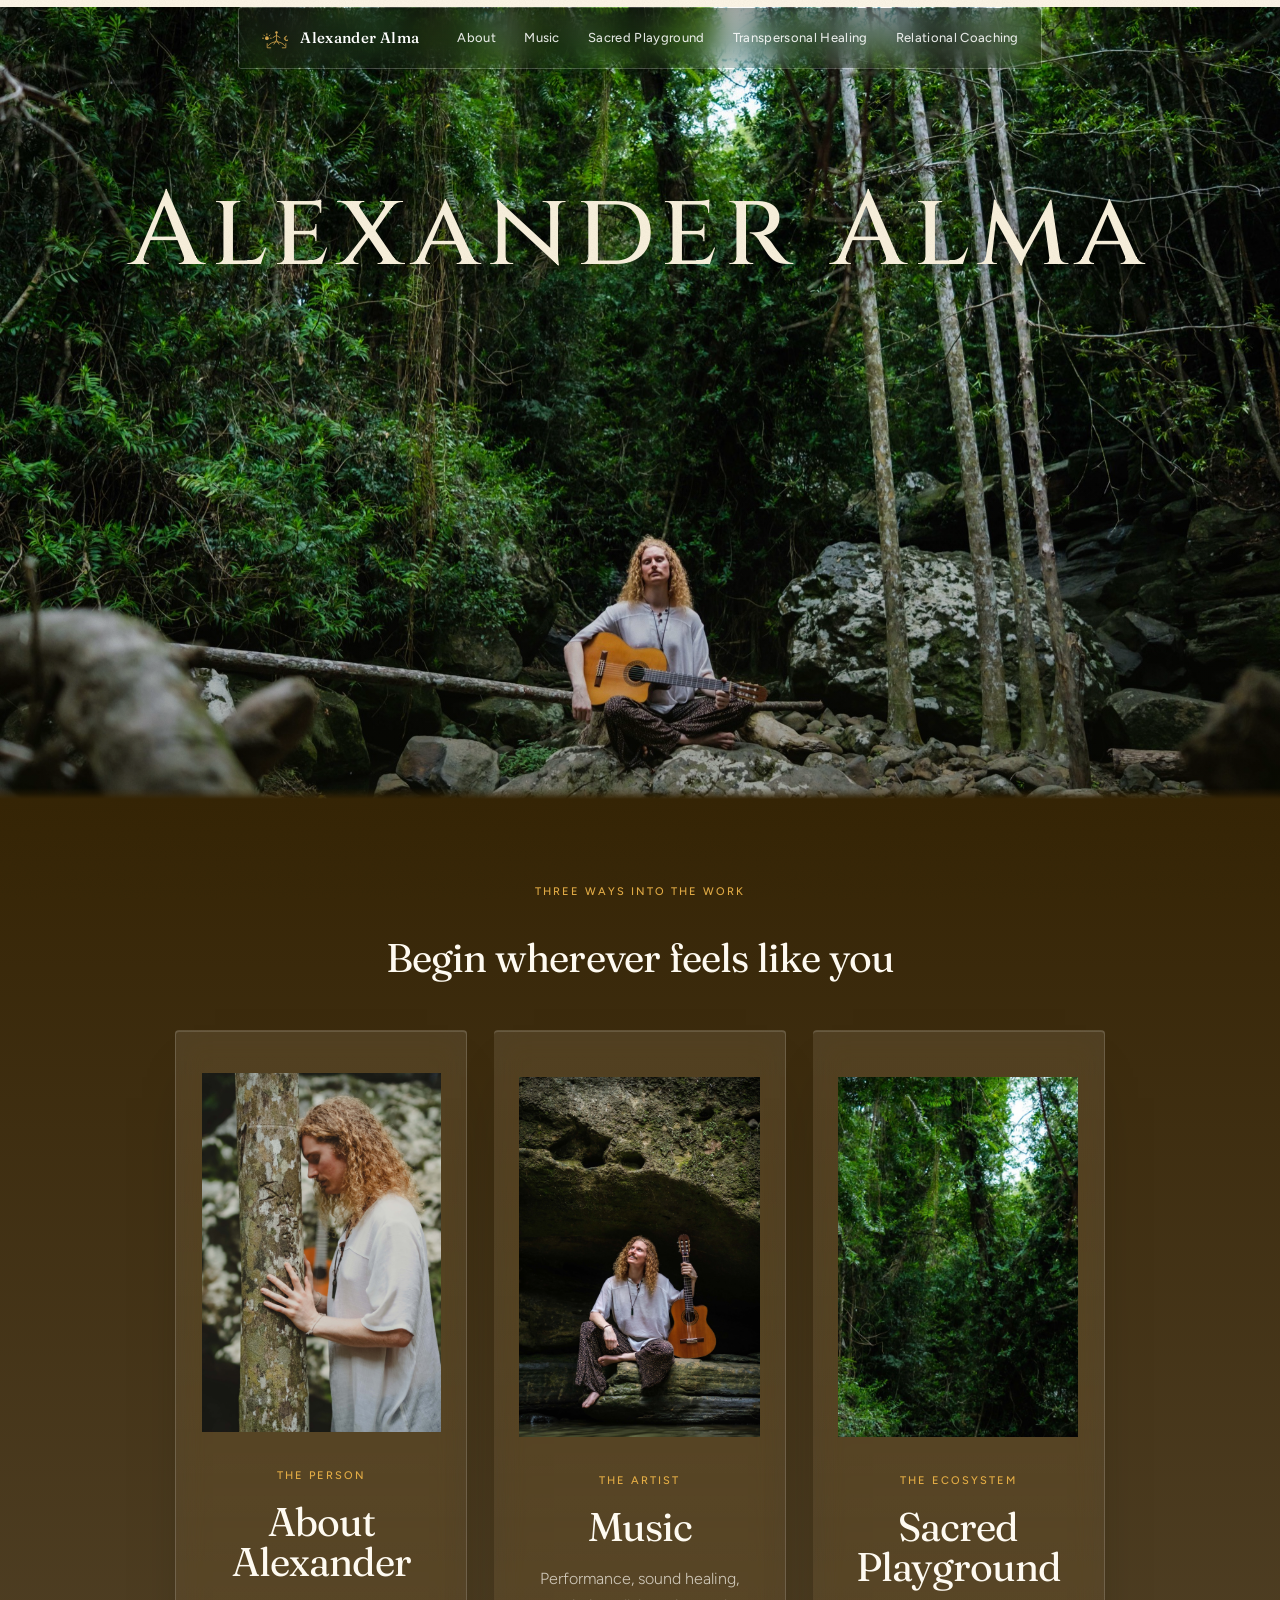
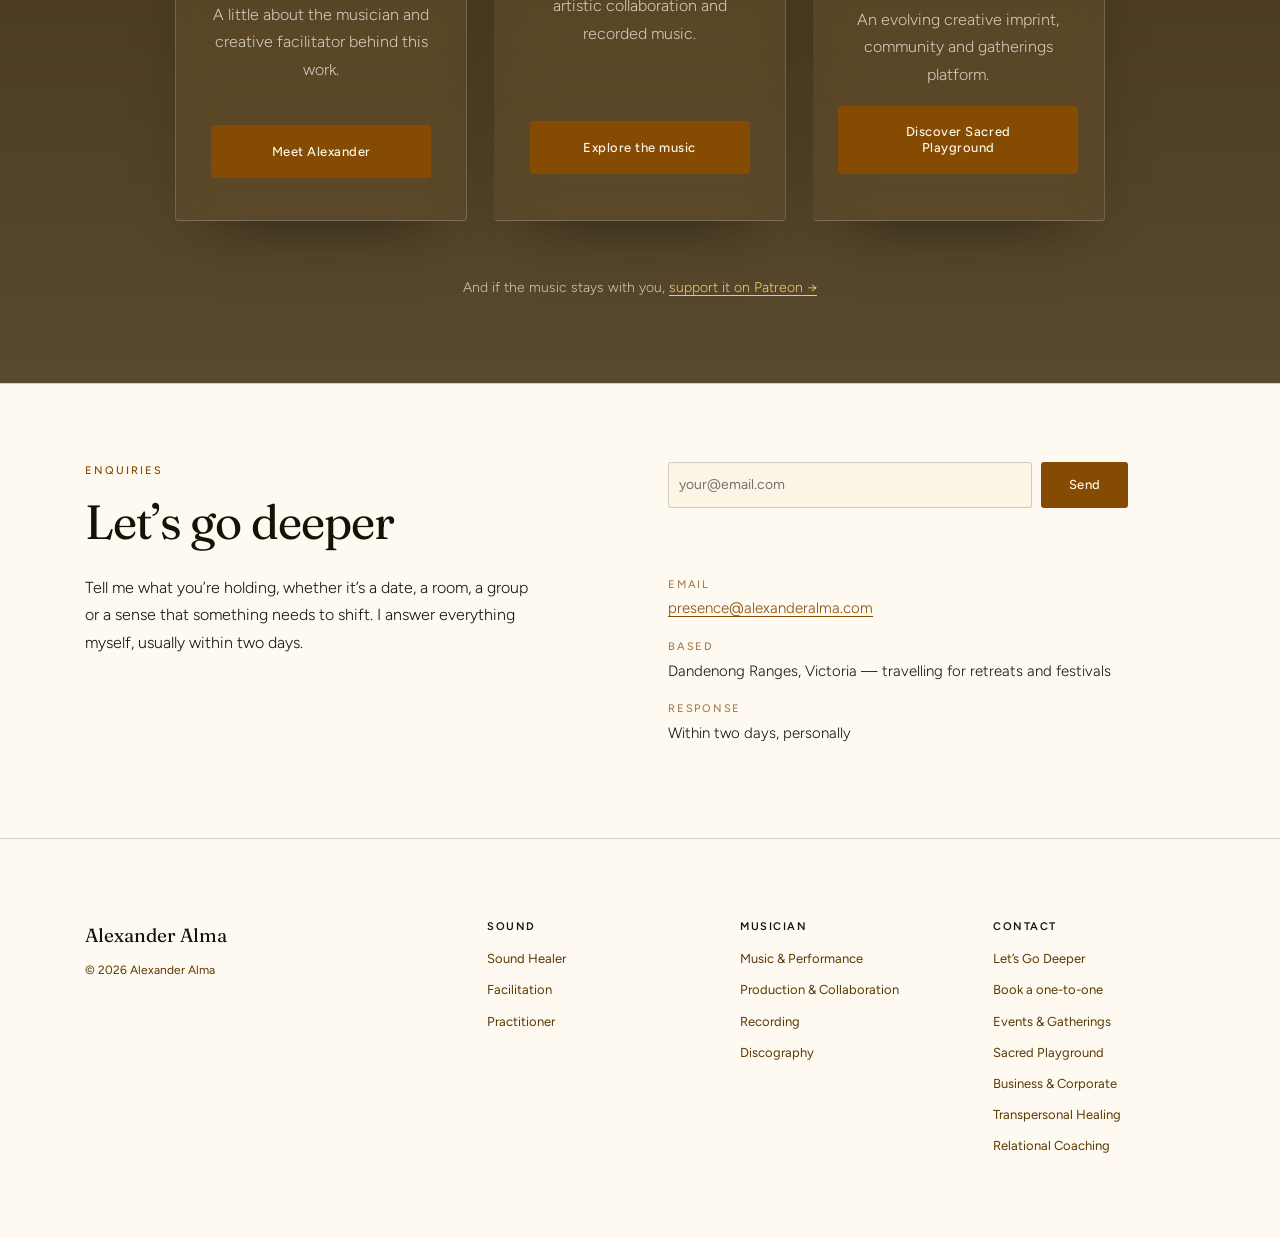
==== commit ae4287c1: "Simplify closing sections and add home wordmark" ====
--- a/index.html
+++ b/index.html
@@ -18,9 +18,9 @@
 <link rel="preconnect" href="https://fonts.googleapis.com">
 <link rel="preconnect" href="https://fonts.gstatic.com" crossorigin>
 <script>document.documentElement.classList.replace('no-js', 'js');</script>
-<link rel="stylesheet" href="css/organic.css?v=20261002o" />
-<link rel="stylesheet" href="css/palette.css?v=20261002o" />
-<link rel="stylesheet" href="css/site.css?v=20261002o" />
+<link rel="stylesheet" href="css/organic.css?v=20261006a" />
+<link rel="stylesheet" href="css/palette.css?v=20261006a" />
+<link rel="stylesheet" href="css/site.css?v=20261006a" />
 <script type="application/ld+json">
 {
   "@context": "https://schema.org",
@@ -55,6 +55,7 @@
           alt="Alexander seated with his guitar in a rainforest setting."
           fetchpriority="high" decoding="async" />
       </div>
+      <h1 class="hero-wordmark">Alexander Alma</h1>
     </section>
 
 <div class="descent">
@@ -74,23 +75,6 @@
       </div>
     </section>
 
-    <!-- Dawn: the turn from dark to light. Space only — no text survives both ends. -->
-    <div class="descent-step descent-dawn" style="--from:80%; --to:14%" aria-hidden="true"></div>
-
-    <!-- Come closer — contact and booking pathways. -->
-    <section style="--from:14%; --to:0%" data-tone="light" id="stay-close" class="descent-step final-invitation closing-photo">
-      <img class="section-backdrop" src="assets/img/october-2026/waterfall-front.jpg" alt="" loading="lazy" decoding="async" />
-      <div class="wrap-sm">
-        <p class="statement">Come closer.</p>
-        <p class="statement-follow">A session, the Sacred Playground, or a song &mdash; start wherever feels easiest.</p>
-        <div class="actions">
-          <a class="btn btn-primary btn-lg" href="#contact">Let’s Go Deeper</a>
-          <a class="btn btn-secondary btn-lg" href="https://alexander-alma.mn.co/spaces/25129475/about" rel="noopener">Join Sacred Playground</a>
-          <a class="btn btn-secondary btn-lg" href="musician.html#listen">Listen to the music</a>
-        </div>
-        <p class="hero-aside">Inspired by the music? <a href="https://www.patreon.com/profile/creators?u=227957515" rel="noopener">Support the artist on Patreon&nbsp;&rarr;</a></p>
-      </div>
-    </section>
     </div>
   </main>
 
@@ -127,6 +111,6 @@
       </nav>
     </div></footer>
 </div>
-<script src="js/site.js?v=20261002o"></script>
+<script src="js/site.js?v=20261006a"></script>
 </body>
 </html>
--- a/css/organic.css
+++ b/css/organic.css
@@ -2,7 +2,7 @@
    Imported verbatim from Claude Design project "Organic"
    (497d94a3-b67d-41be-a3b4-94385fb7e7b3). This file is the source of truth
    for the system's look — retune tokens here, not in site.css. */
-@import url('https://fonts.googleapis.com/css2?family=Fraunces:opsz,wght@9..144,300..600&family=Figtree:wght@300;400;500;600&display=swap');
+@import url('https://fonts.googleapis.com/css2?family=Fraunces:opsz,wght@9..144,300..600&family=Cinzel:wght@400;500;600&family=Figtree:wght@300;400;500;600&display=swap');
 
 :root {
   /* ── Palette, sampled from the hero photograph ─────────────────────────
--- a/css/site.css
+++ b/css/site.css
@@ -1005,3 +1005,23 @@
 .music-video-stage::after {background:linear-gradient(0deg,rgba(14,17,10,.62),rgba(14,17,10,.16) 42%,rgba(14,17,10,.04) 74%)}
 @media(max-width:700px){.music-video-stage{height:clamp(460px,125vw,700px)}}
 @media(prefers-reduced-motion:reduce){.music-backdrop-video{display:none}}
+
+/* The home name emerges over the forest as the first page loads. */
+.hero-wordmark {
+  position:absolute; z-index:1; inset:clamp(120px,19vh,190px) 20px auto;
+  margin:0; text-align:center; color:#f8f0dc;
+  font-family:"Cinzel", "Iowan Old Style", Georgia, serif;
+  font-size:clamp(38px,8.2vw,112px); font-weight:500;
+  letter-spacing:.065em; line-height:1.05;
+  text-shadow:0 2px 28px rgba(0,0,0,.68),0 0 72px rgba(0,0,0,.38);
+  opacity:0; clip-path:inset(48% 0 48%); filter:blur(8px);
+  animation:wordmark-emerge 1.8s cubic-bezier(.2,.7,.25,1) .25s forwards;
+}
+@keyframes wordmark-emerge {
+  0% {opacity:0;clip-path:inset(48% 0 48%);filter:blur(8px);transform:translateY(12px) scale(.985)}
+  65% {opacity:1;clip-path:inset(0);filter:blur(0);transform:translateY(0) scale(1)}
+  100% {opacity:1;clip-path:inset(0);filter:blur(0);transform:none}
+}
+.service-hero {min-height:min(82vh,900px);}
+.service-hero .photo-stage-copy h1 {font-family:"Cinzel","Iowan Old Style",Georgia,serif;font-size:clamp(38px,6vw,74px);font-weight:500;line-height:1.04;letter-spacing:.015em;margin:.2em 0}
+@media(prefers-reduced-motion:reduce){.hero-wordmark{opacity:1;clip-path:none;filter:none;animation:none}}
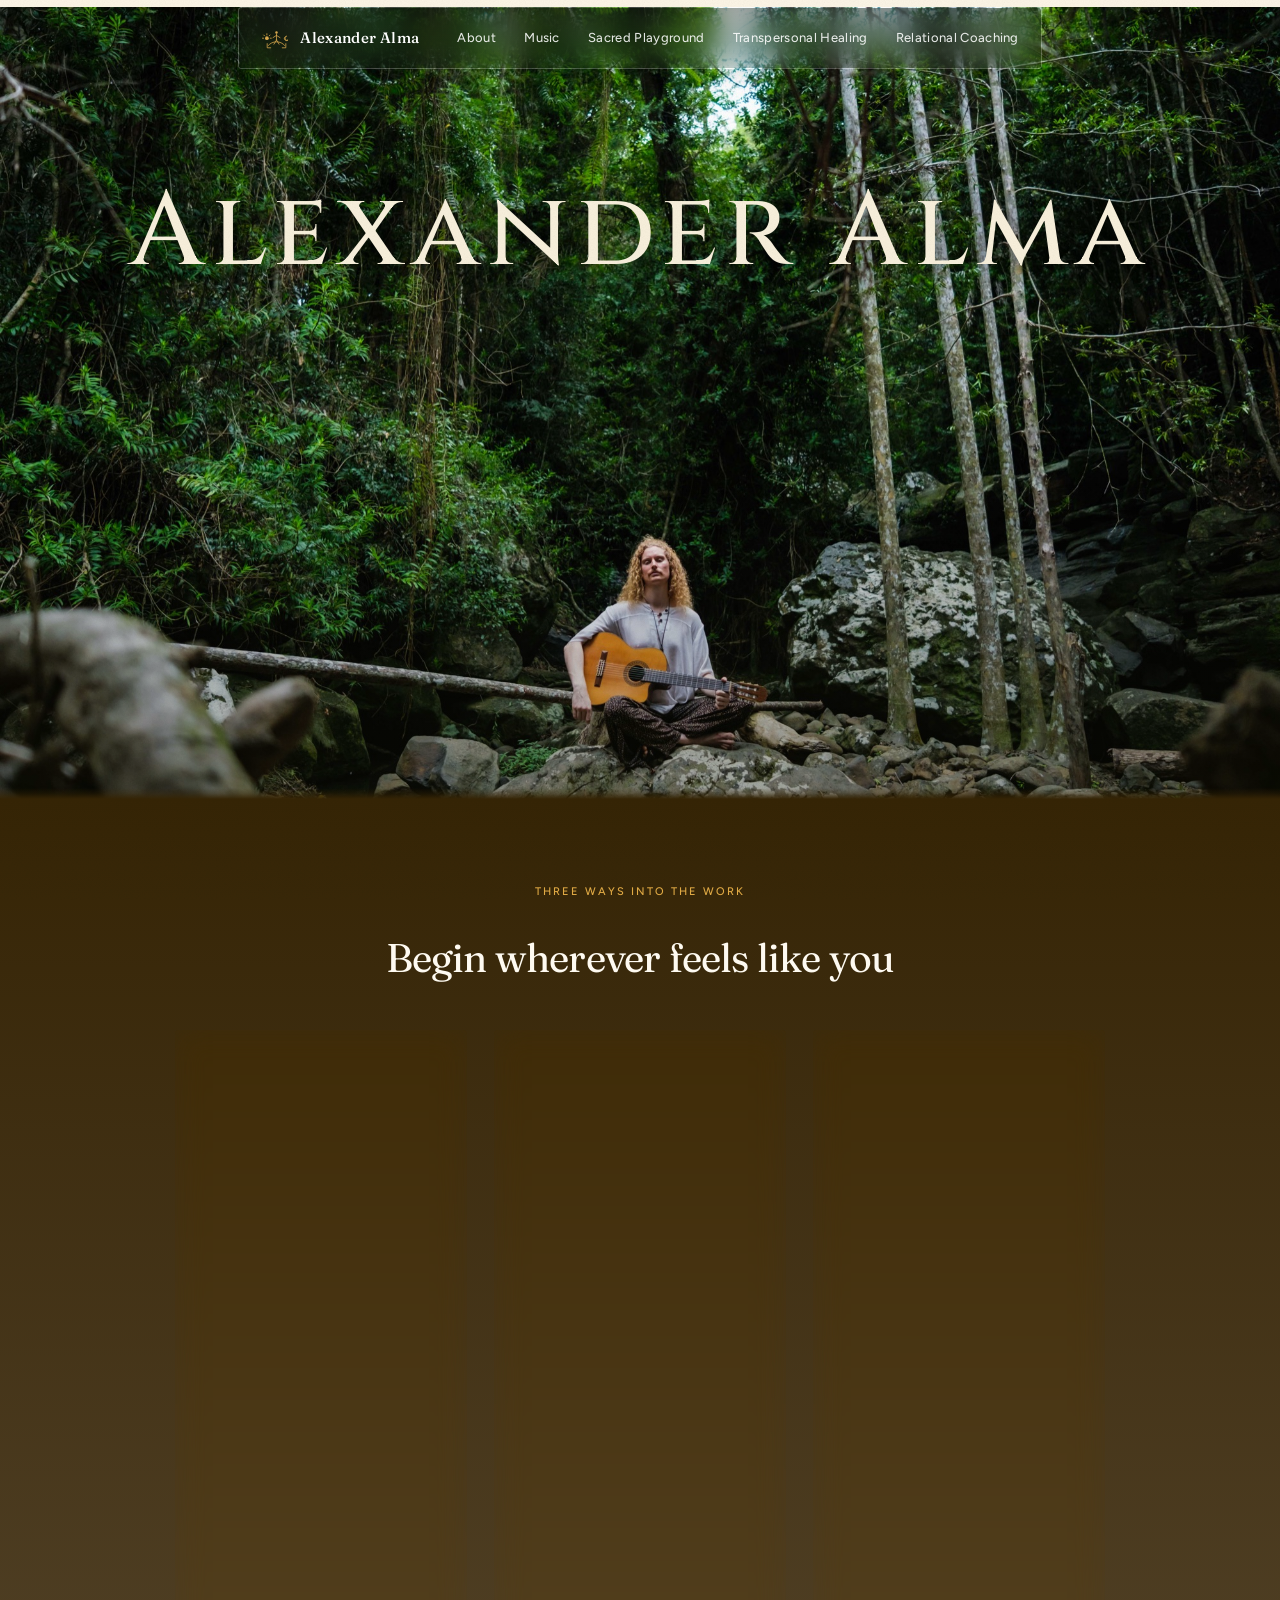
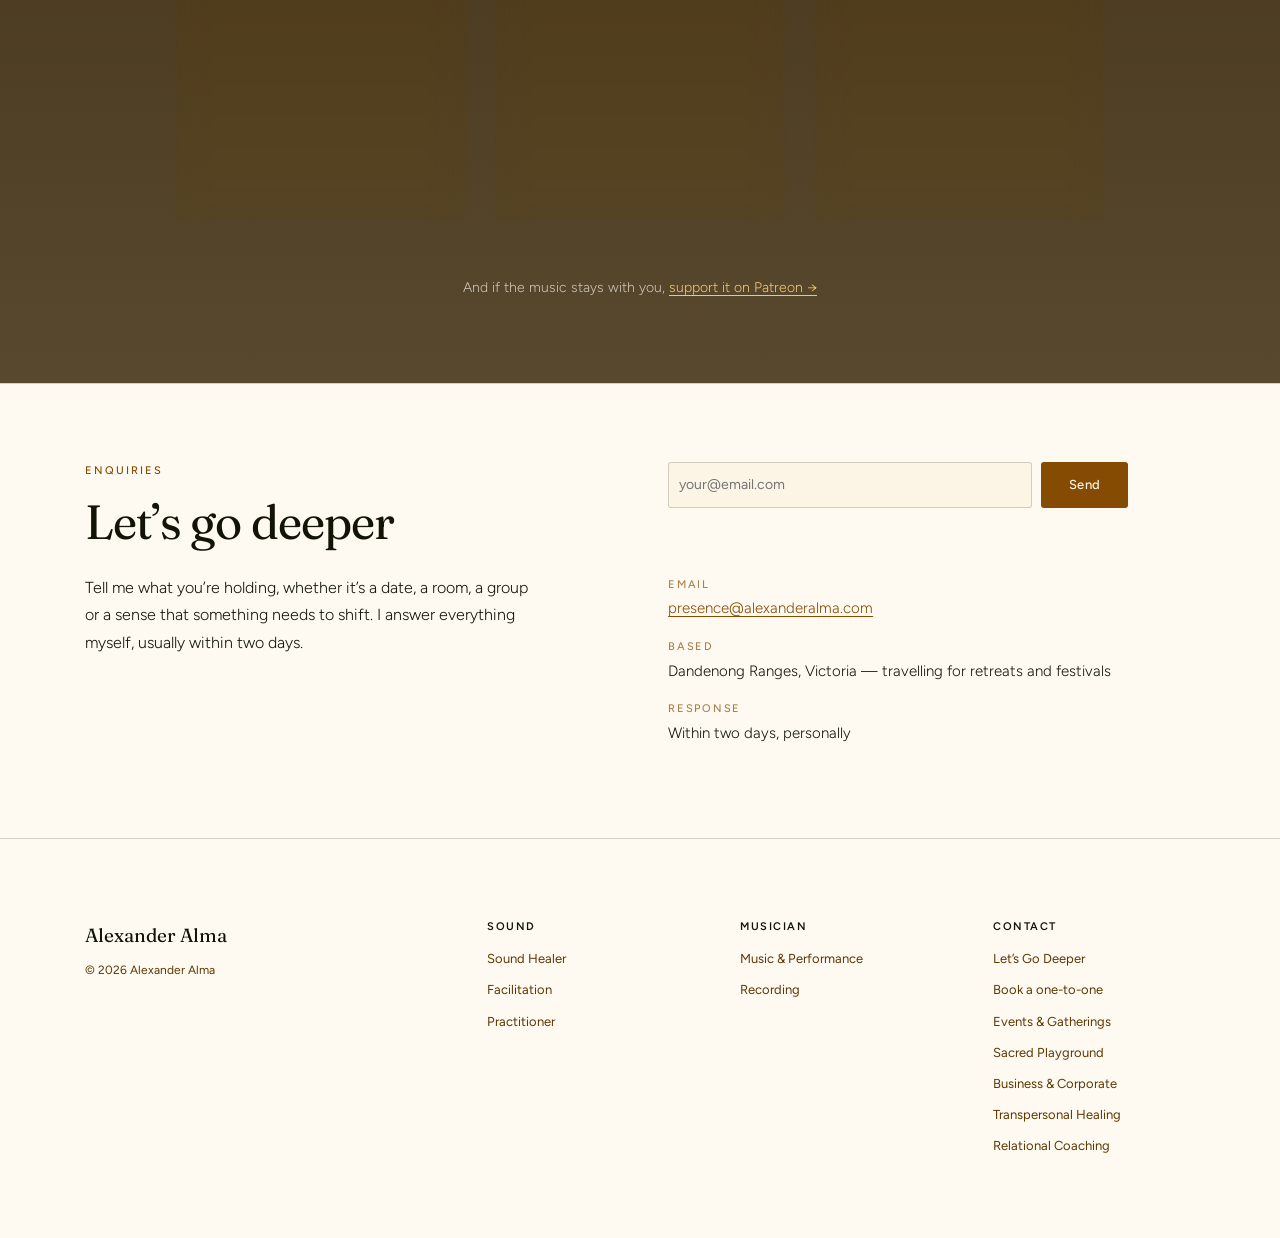
==== commit 16be458d: "Remove Music collaboration section and stale links" ====
--- a/index.html
+++ b/index.html
@@ -20,7 +20,7 @@
 <script>document.documentElement.classList.replace('no-js', 'js');</script>
 <link rel="stylesheet" href="css/organic.css?v=20261006a" />
 <link rel="stylesheet" href="css/palette.css?v=20261006a" />
-<link rel="stylesheet" href="css/site.css?v=20261006a" />
+<link rel="stylesheet" href="css/site.css?v=20261006b" />
 <script type="application/ld+json">
 {
   "@context": "https://schema.org",
@@ -106,7 +106,7 @@
       <div class="footer-signoff"><a class="footer-home" href="index.html">Alexander Alma</a><p>&copy; <span data-year>2026</span> Alexander Alma</p></div>
       <nav class="footer-groups" aria-label="Footer navigation">
         <div class="footer-group"><h2>Sound</h2><a href="sound-healer.html">Sound Healer</a><a href="facilitator.html">Facilitation</a><a href="practitioner.html">Practitioner</a></div>
-        <div class="footer-group"><h2>Musician</h2><a href="musician.html#performance">Music &amp; Performance</a><a href="musician.html#production">Production &amp; Collaboration</a><a href="musician.html#recording">Recording</a><a href="musician.html#discography">Discography</a></div>
+        <div class="footer-group"><h2>Musician</h2><a href="musician.html#listen">Music &amp; Performance</a><a href="musician.html#recording">Recording</a></div>
         <div class="footer-group"><h2>Contact</h2><a href="index.html#contact">Let’s Go Deeper</a><a href="https://cal.com/alexanderalma/90mins" data-cal-link="alexanderalma/90mins" rel="noopener">Book a one-to-one</a><a href="sacred-playground.html#events">Events &amp; Gatherings</a><a href="sacred-playground.html">Sacred Playground</a><a href="business.html">Business &amp; Corporate</a><a href="transpersonal-healing.html">Transpersonal Healing</a><a href="relational-coaching.html">Relational Coaching</a></div>
       </nav>
     </div></footer>
--- a/css/site.css
+++ b/css/site.css
@@ -999,12 +999,19 @@
 @media(max-width:700px){.photo-stage-copy{padding:24px}.lantern-glow{width:32px;height:32px;margin:-16px 0 0 -16px}}
 .music-page .media-frame:has(img),.playground-page .media-frame:has(img) {aspect-ratio:auto;height:auto}
 .music-page .media-frame:has(img) img,.playground-page .media-frame:has(img) img {height:auto;object-fit:contain}
-.music-video-stage {height:clamp(420px,48vw,760px); background:#211907 url('../img/october-2026/forest-guitar.jpg') center/cover no-repeat}
-.music-video-stage .music-backdrop-video {grid-area:stage;display:block;width:auto;height:80%;max-width:calc(100% - 48px);justify-self:center;align-self:center;object-fit:contain;object-position:center;background:#050505;border:5px solid #050505;box-sizing:content-box}
+.music-video-stage {height:clamp(560px,84vh,980px); background:#211907 url('../img/october-2026/forest-guitar.jpg') center/cover no-repeat}
+.music-video-stage .music-backdrop-video {grid-area:stage;display:block;width:auto;height:100%;max-width:100%;max-height:100%;justify-self:center;align-self:center;object-fit:contain;object-position:center;background:#050505;border:0;box-sizing:border-box}
 .music-video-stage .video-poster {grid-area:stage;width:100%;height:100%;object-fit:cover;object-position:center}
-.music-video-stage::after {background:linear-gradient(0deg,rgba(14,17,10,.62),rgba(14,17,10,.16) 42%,rgba(14,17,10,.04) 74%)}
-@media(max-width:700px){.music-video-stage{height:clamp(460px,125vw,700px)}}
+.music-video-stage::after {background:transparent}
+@media(max-width:700px){.music-video-stage{height:clamp(440px,74vh,720px)}}
 @media(prefers-reduced-motion:reduce){.music-backdrop-video{display:none}}
+.music-video-embed {width:100%;aspect-ratio:16 / 9;overflow:hidden;background:#120f09}
+.music-video-embed iframe {display:block;width:100%;height:100%;border:0}
+.sound-healing-short {padding-block:clamp(48px,8vw,96px)}
+.music-short-embed {width:min(100%,420px);aspect-ratio:9 / 16;margin:24px auto 0}
+.music-description {max-width:68ch}
+.ceremony-uses {display:flex;flex-wrap:wrap;gap:10px 28px;margin:22px 0 0;padding:0;list-style:none;color:var(--color-accent-700);font-size:clamp(15px,1.4vw,18px)}
+.ceremony-uses li {border-bottom:1px solid var(--color-divider);padding:0 0 6px}
 
 /* The home name emerges over the forest as the first page loads. */
 .hero-wordmark {
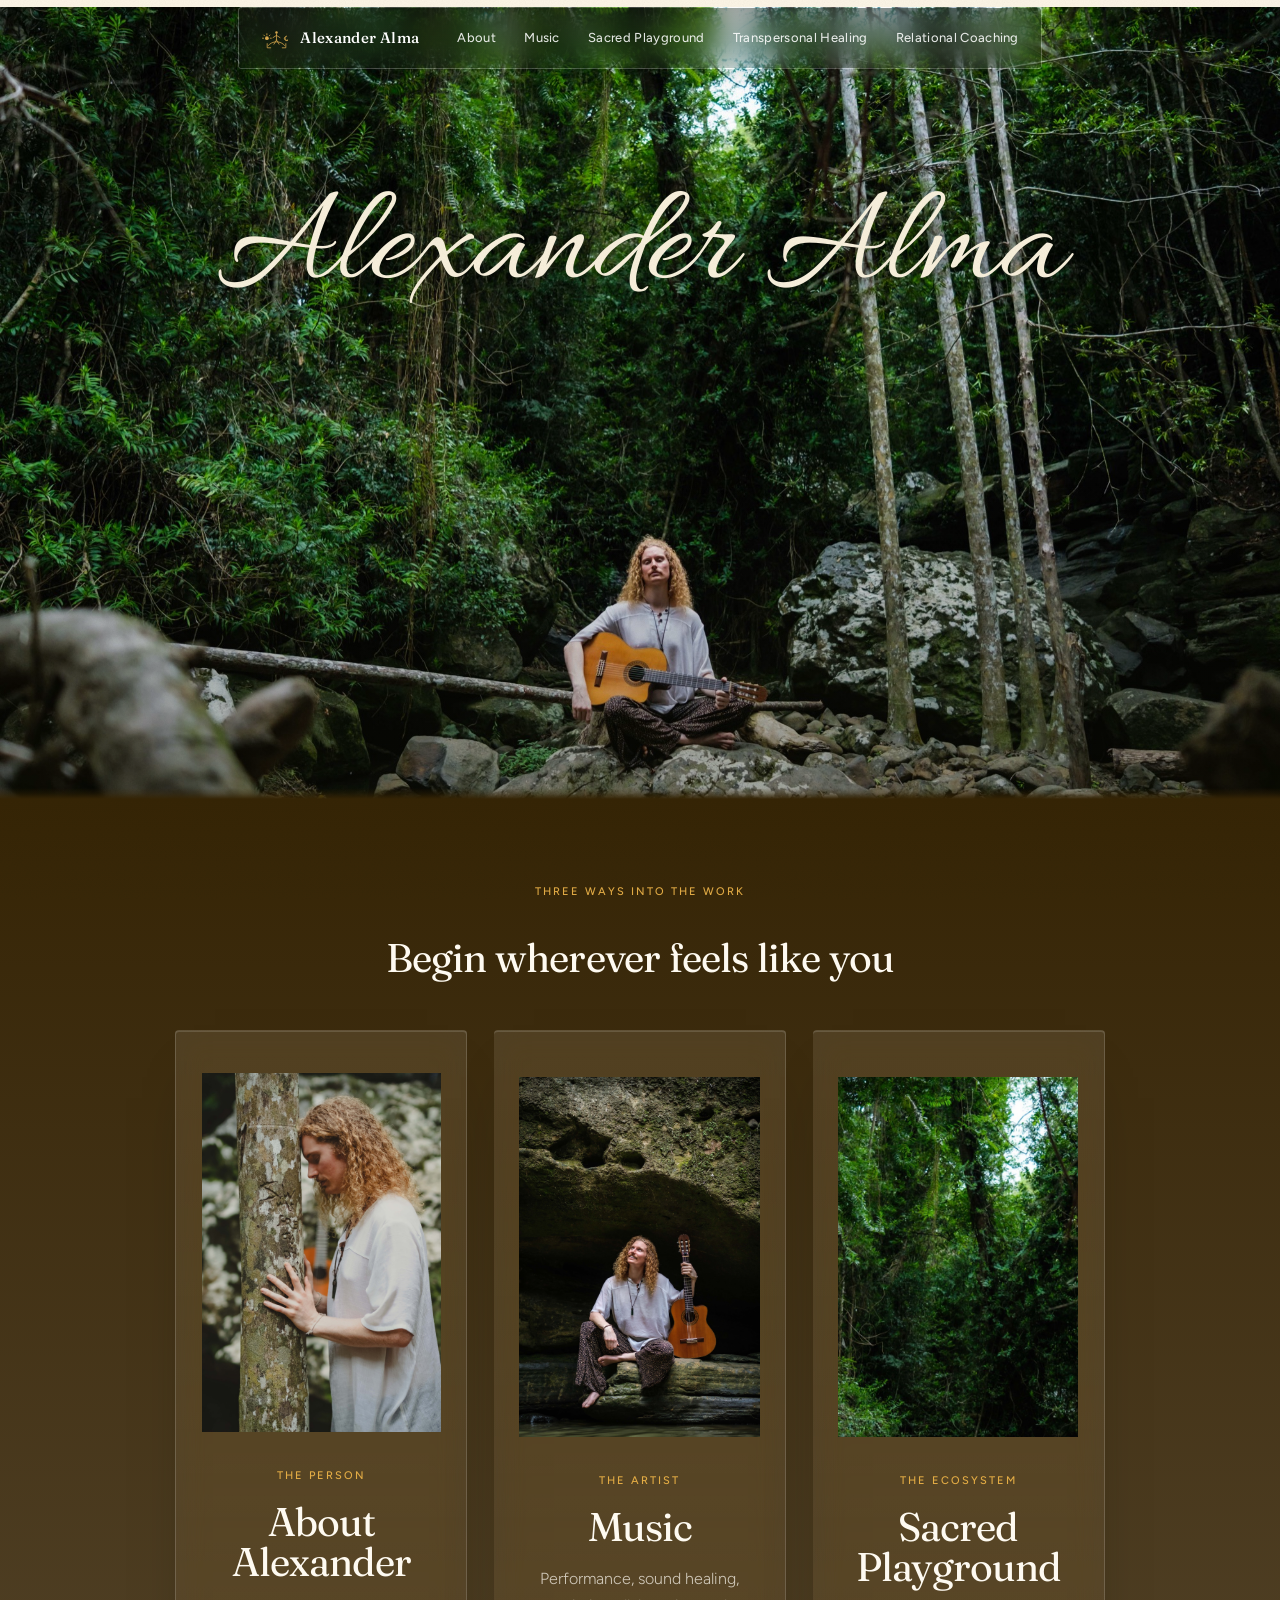
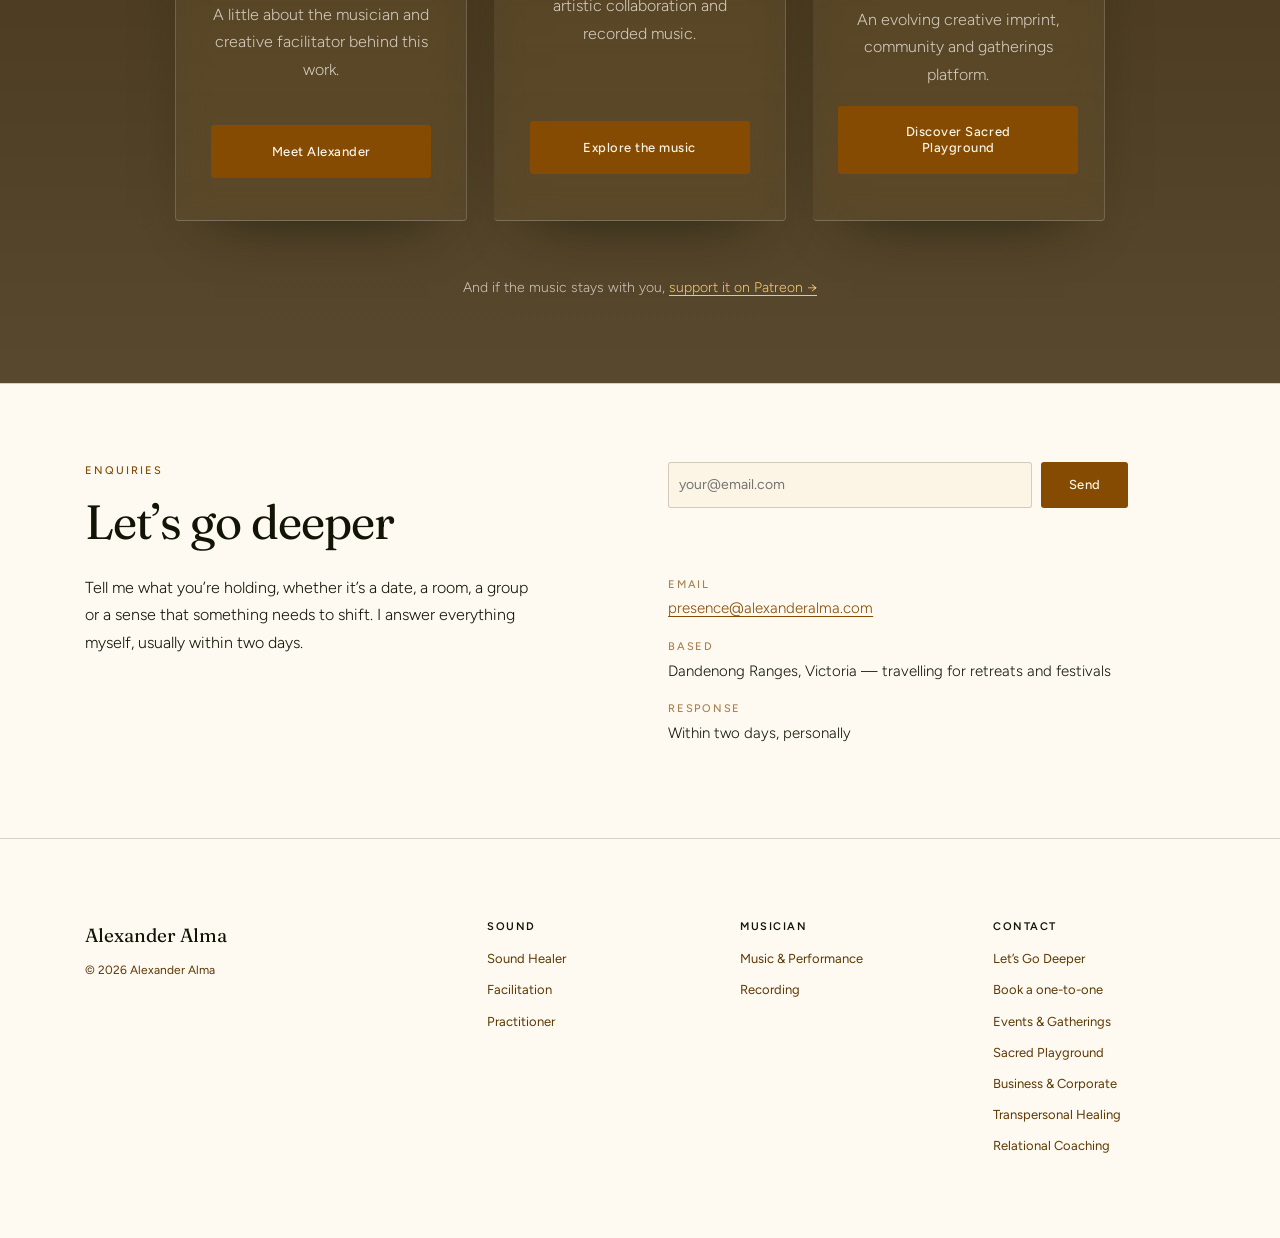
==== commit 8c3886cd: "Set homepage name in flowing script type" ====
--- a/index.html
+++ b/index.html
@@ -17,10 +17,11 @@
 <meta name="twitter:card" content="summary_large_image" />
 <link rel="preconnect" href="https://fonts.googleapis.com">
 <link rel="preconnect" href="https://fonts.gstatic.com" crossorigin>
+<link rel="stylesheet" href="https://fonts.googleapis.com/css2?family=Allura&amp;display=swap">
 <script>document.documentElement.classList.replace('no-js', 'js');</script>
 <link rel="stylesheet" href="css/organic.css?v=20261006a" />
 <link rel="stylesheet" href="css/palette.css?v=20261006a" />
-<link rel="stylesheet" href="css/site.css?v=20261006b" />
+<link rel="stylesheet" href="css/site.css?v=20261006c" />
 <script type="application/ld+json">
 {
   "@context": "https://schema.org",
--- a/css/site.css
+++ b/css/site.css
@@ -987,7 +987,10 @@
 .photo-stage-copy p {max-width:54ch;font-size:clamp(16px,1.7vw,21px);line-height:1.55;color:rgba(255,255,255,.94)}
 .photo-stage-copy .eyebrow {color:#fff}
 .about-photo-stage>img {object-position:center top}
-.about-photo-stage::after {content:none}
+.about-photo-stage::after {content:"";background:linear-gradient(0deg,rgba(15,14,10,.78),rgba(15,14,10,.54) 72%,transparent)}
+.about-bio-copy {width:min(100%,1120px);padding:clamp(22px,4vw,58px);background:rgba(22,19,14,.74);text-shadow:none}
+.about-bio-copy p {max-width:100ch;font-size:clamp(14px,1.3vw,17px);line-height:1.52;color:rgba(255,255,255,.96);text-shadow:none}
+.about-bio-copy .eyebrow {font-size:clamp(11px,1.1vw,14px);line-height:1.5;letter-spacing:.12em}
 .music-page .media-feature .media-frame,.playground-page .media-feature .media-frame {aspect-ratio:auto}
 .music-page .media-feature .media-frame img,.playground-page .media-feature .media-frame img {height:auto;object-fit:contain}
 .music-page .media-feature figcaption,.playground-page .media-feature figcaption {position:static}
@@ -1009,7 +1012,7 @@
 .music-video-embed iframe {display:block;width:100%;height:100%;border:0}
 .sound-healing-short {padding-block:clamp(48px,8vw,96px)}
 .music-short-embed {width:min(100%,420px);aspect-ratio:9 / 16;margin:24px auto 0}
-.music-description {max-width:68ch}
+.music-description {max-width:68ch;color:#211b14;text-shadow:none}
 .ceremony-uses {display:flex;flex-wrap:wrap;gap:10px 28px;margin:22px 0 0;padding:0;list-style:none;color:var(--color-accent-700);font-size:clamp(15px,1.4vw,18px)}
 .ceremony-uses li {border-bottom:1px solid var(--color-divider);padding:0 0 6px}
 
@@ -1017,9 +1020,9 @@
 .hero-wordmark {
   position:absolute; z-index:1; inset:clamp(120px,19vh,190px) 20px auto;
   margin:0; text-align:center; color:#f8f0dc;
-  font-family:"Cinzel", "Iowan Old Style", Georgia, serif;
-  font-size:clamp(38px,8.2vw,112px); font-weight:500;
-  letter-spacing:.065em; line-height:1.05;
+  font-family:"Allura", cursive;
+  font-size:clamp(60px,11vw,148px); font-weight:400;
+  letter-spacing:0; line-height:1.05; text-transform:none;
   text-shadow:0 2px 28px rgba(0,0,0,.68),0 0 72px rgba(0,0,0,.38);
   opacity:0; clip-path:inset(48% 0 48%); filter:blur(8px);
   animation:wordmark-emerge 1.8s cubic-bezier(.2,.7,.25,1) .25s forwards;
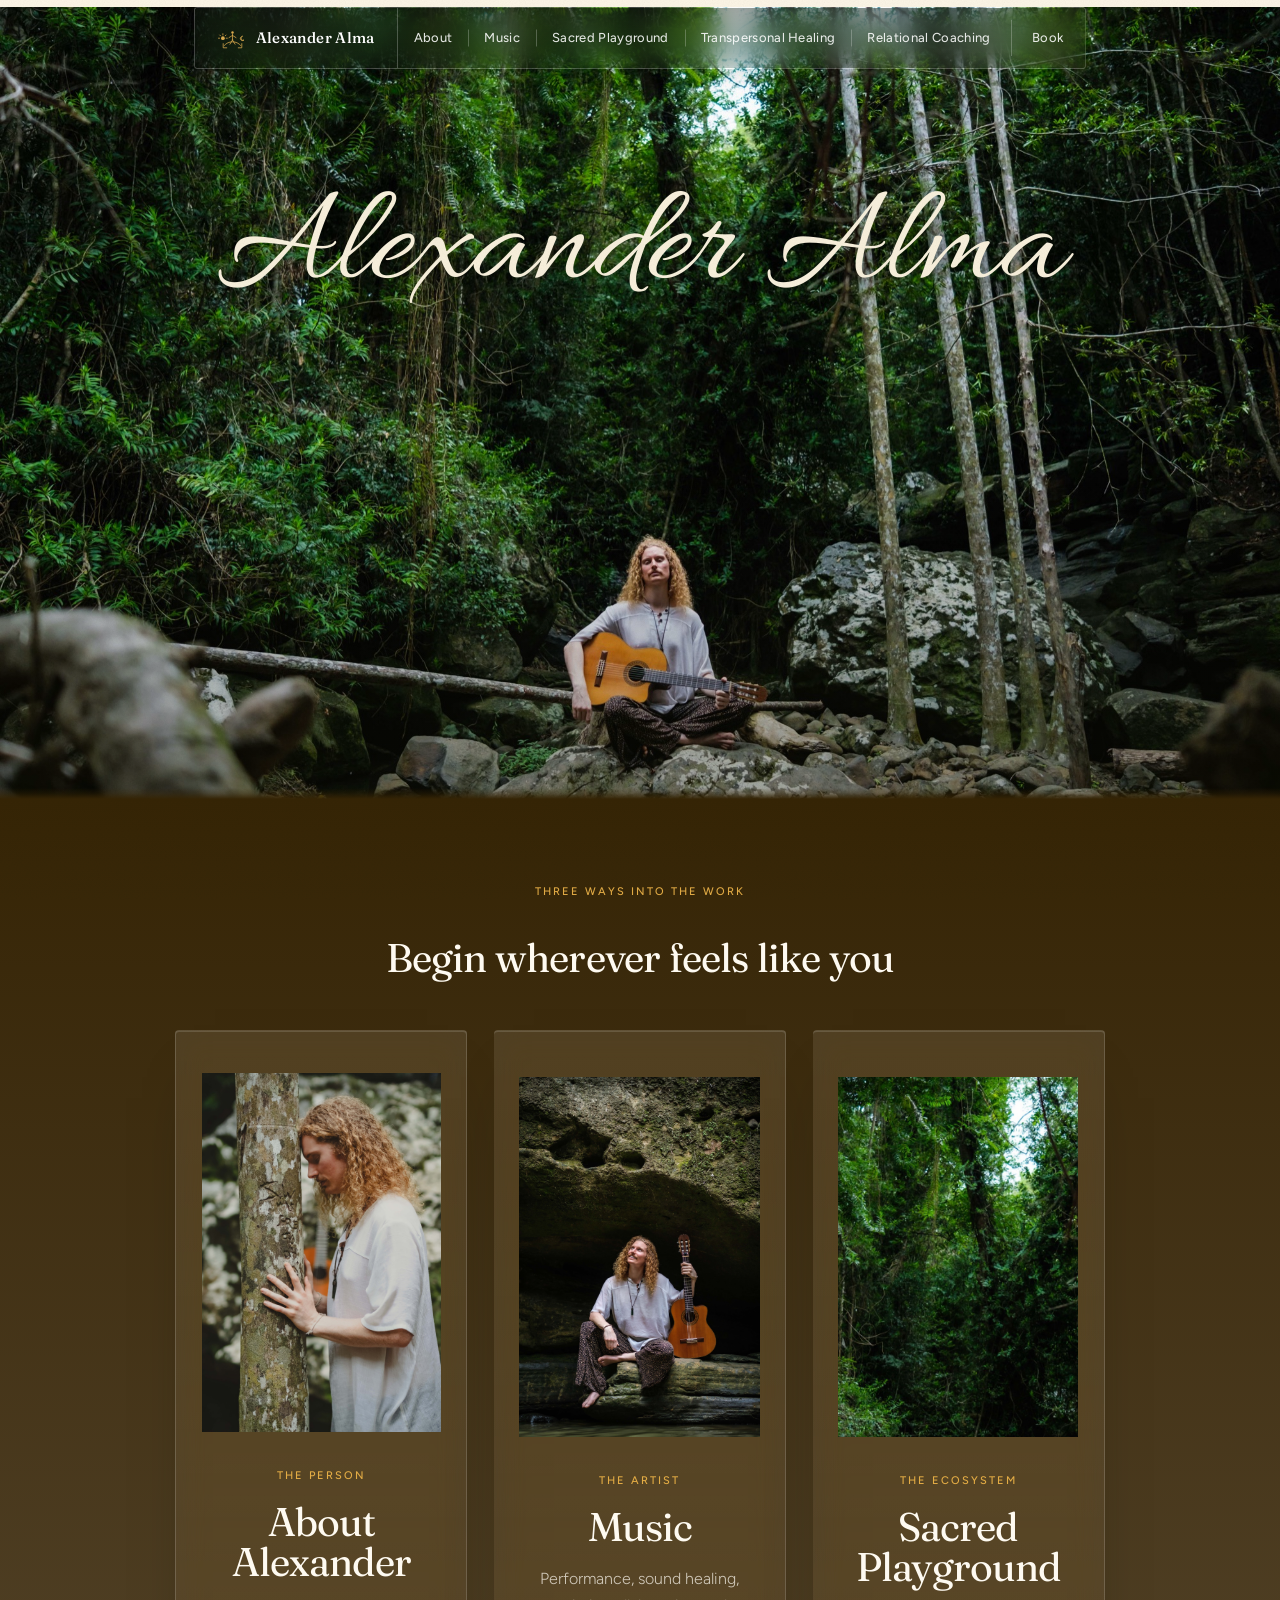
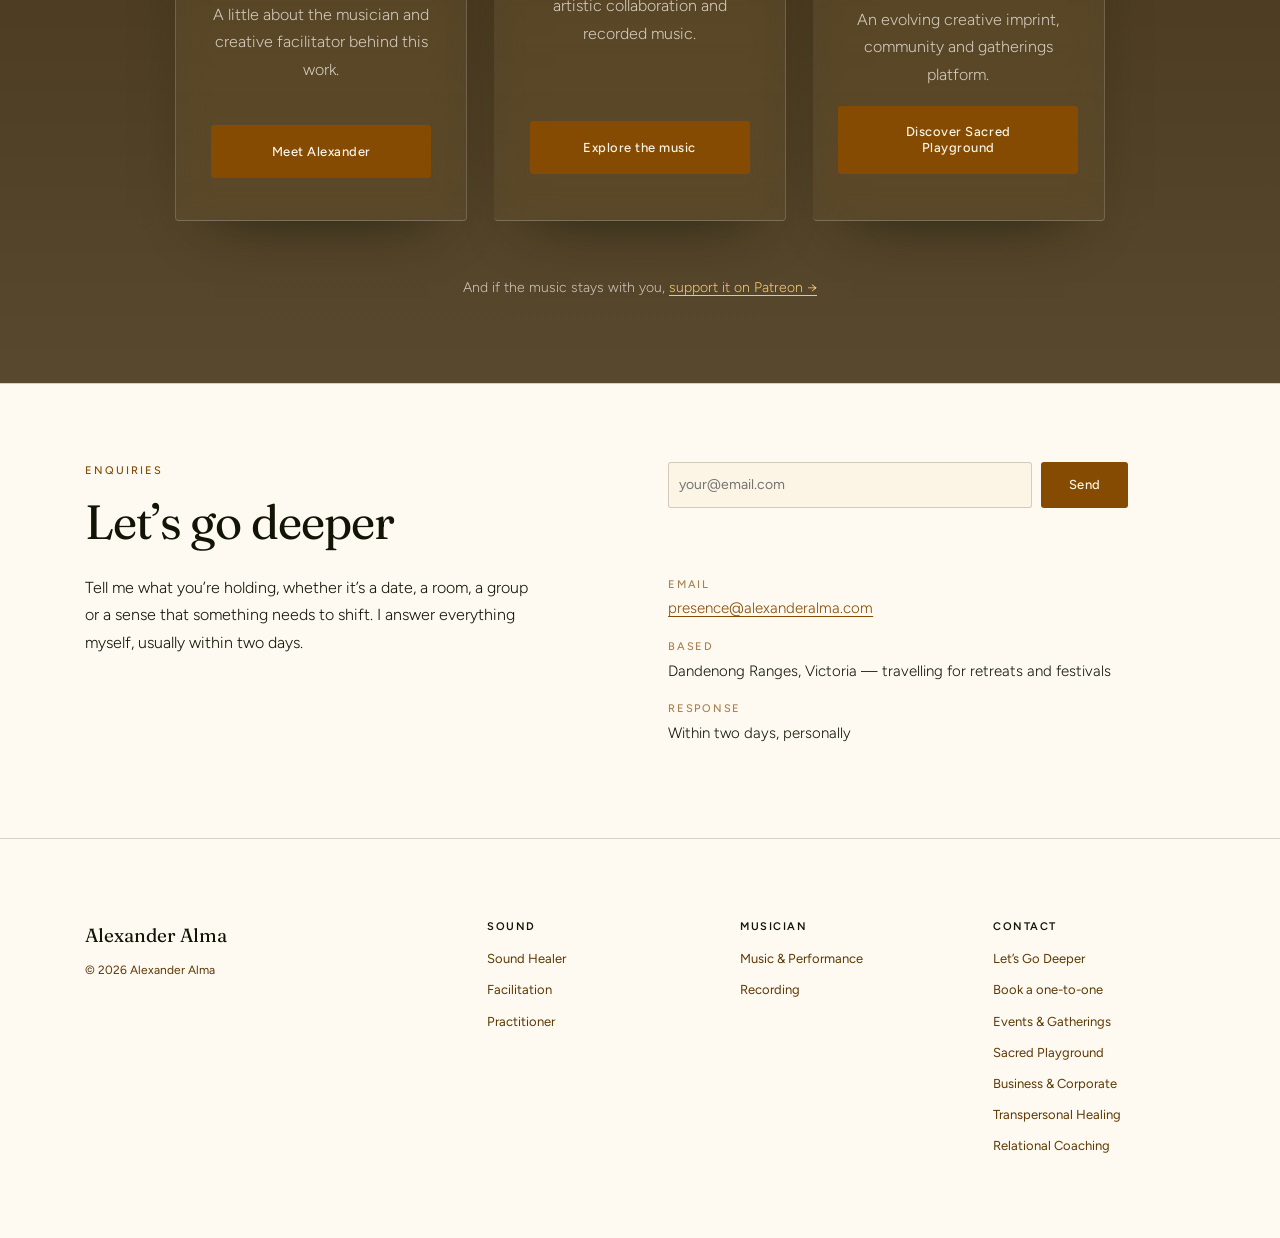
==== commit 5caca6b1: "Add Book link and nav dividers" ====
--- a/index.html
+++ b/index.html
@@ -46,7 +46,7 @@
   <div class="nav-collapse" id="site-menu"><div class="nav-collapse-inner"><ul class="nav-list">
     <li class="nav-item"><a class="nav-link" href="about.html">About</a></li><li class="nav-item"><a class="nav-link" href="musician.html">Music</a></li><li class="nav-item"><a class="nav-link" href="sacred-playground.html">Sacred Playground</a></li>
     <li class="nav-item"><a class="nav-link" href="transpersonal-healing.html">Transpersonal Healing</a></li><li class="nav-item"><a class="nav-link" href="relational-coaching.html">Relational Coaching</a></li>
-  </ul></div></div>
+  <li class="nav-item nav-book"><a class="nav-link" href="https://cal.com/alexanderalma">Book</a></li></ul></div></div>
  </nav></header>
 
   <main id="main">
--- a/css/site.css
+++ b/css/site.css
@@ -67,15 +67,18 @@
 
 /* — compact shared navigation — */
 .site-header { position:sticky; top:0; z-index:50; width:100%; height:var(--header-h); margin:0; padding:0 clamp(14px,3vw,40px); pointer-events:none; }
-.site-nav { --nav-ink:var(--color-text); --nav-ink-soft:color-mix(in srgb,var(--color-text) 82%,transparent); --nav-rule:color-mix(in srgb,var(--color-text) 18%,transparent); --nav-accent:var(--color-accent-700); position:relative; isolation:isolate; pointer-events:auto; display:flex; align-items:center; justify-content:center; gap:clamp(20px,3vw,38px); width:max-content; max-width:100%; height:calc(100% - 14px); margin:7px auto; padding:0 22px; border:1px solid var(--nav-rule); border-radius:3px; box-shadow:0 12px 30px -24px rgba(0,0,0,.45); }
+.site-nav { --nav-ink:var(--color-text); --nav-ink-soft:color-mix(in srgb,var(--color-text) 82%,transparent); --nav-rule:color-mix(in srgb,var(--color-text) 18%,transparent); --nav-accent:var(--color-accent-700); position:relative; isolation:isolate; pointer-events:auto; display:flex; align-items:center; justify-content:center; gap:0; width:max-content; max-width:100%; height:calc(100% - 14px); margin:7px auto; padding:0 22px; border:1px solid var(--nav-rule); border-radius:3px; box-shadow:0 12px 30px -24px rgba(0,0,0,.45); }
 .site-nav::before { content:''; position:absolute; z-index:-1; inset:0; border-radius:inherit; background:linear-gradient(180deg,color-mix(in srgb,var(--color-bg) 95%,transparent),color-mix(in srgb,var(--color-bg) 83%,transparent)); backdrop-filter:blur(14px); -webkit-backdrop-filter:blur(14px); pointer-events:none; }
 .js .site-header-over:not(.is-scrolled) .site-nav { --nav-ink:#fff; --nav-ink-soft:rgba(255,255,255,.88); --nav-rule:rgba(255,255,255,.24); --nav-accent:#fff; }
 .js .site-header-over:not(.is-scrolled) .site-nav::before { background:linear-gradient(180deg,rgba(20,24,19,.34),rgba(20,24,19,.12)); }
-.nav-home { flex:none; order:0; display:flex; align-items:center; gap:8px; color:var(--nav-ink); text-decoration:none; white-space:nowrap; }
+.nav-home { flex:none; order:0; align-self:stretch; display:flex; align-items:center; gap:8px; margin-left:-22px; padding:0 22px; border-right:1px solid var(--nav-rule); color:var(--nav-ink); text-decoration:none; white-space:nowrap; }
 .nav-home img { display:block; width:31px; height:40px; object-fit:contain; }.nav-home span { font-family:var(--font-heading); font-size:15px; font-weight:500; letter-spacing:.025em; }.nav-home:hover { color:var(--nav-accent); }
 .nav-collapse,.nav-collapse-inner { display:flex; align-items:center; }
-.nav-list { display:flex; align-items:center; gap:clamp(16px,2.2vw,30px); list-style:none; margin:0; padding:0; }
-.nav-item { display:flex; align-items:center; white-space:nowrap; }
+.nav-list { display:flex; align-items:center; gap:0; list-style:none; margin:0; padding:0; }
+.nav-item { position:relative; display:flex; align-items:center; padding:0 clamp(10px,1.25vw,18px); white-space:nowrap; }
+.nav-item:not(.nav-book)+.nav-item:not(.nav-book)::before { content:''; position:absolute; left:0; top:50%; height:17px; border-left:1px solid var(--nav-rule); transform:translateY(-50%); }
+.nav-book { align-self:stretch; margin-left:4px; padding:0 0 0 clamp(14px,1.6vw,23px); border-left:1px solid var(--nav-rule); }
+.nav-book .nav-link { display:flex; height:100%; align-items:center; }
 .nav-link { position:relative; display:inline-block; padding:8px 0; color:var(--nav-ink-soft); font-size:13px; font-weight:450; letter-spacing:.025em; text-decoration:none; transition:color .25s ease; }
 .nav-link:hover,.nav-link[aria-current='page'] { color:var(--nav-ink); }
 .nav-link::after { content:''; position:absolute; left:0; right:0; bottom:2px; height:1px; background:var(--nav-accent); transform:scaleX(0); transition:transform .25s ease; }
@@ -87,11 +90,11 @@
 .nav-submenu a { display:block; padding:10px 12px; color:var(--color-text); font-size:14px; line-height:1.35; text-decoration:none; }.nav-submenu a:hover,.nav-submenu a:focus-visible { background:var(--color-surface); color:var(--color-accent-700); }.nav-menu:not([open]) .nav-submenu { display:none; }.nav-menu[open] .nav-submenu { display:grid; }
 @media (max-width:1100px) {
  .ground { --header-h:60px; }.site-header { height:auto; min-height:60px; padding:0 16px; }.site-nav { width:100%; max-width:none; min-height:60px; height:auto; margin:0; padding:0; display:grid; grid-template-columns:1fr auto 1fr; grid-template-rows:60px auto; gap:0; border:0; border-radius:0; box-shadow:none; }.site-nav::before { inset:0 -16px; border-radius:0; border-bottom:1px solid var(--nav-rule); }
- .nav-home { grid-column:1; grid-row:1; justify-self:start; gap:7px; }.nav-home img { width:29px; height:36px; }.nav-home span { font-size:14px; }
+ .nav-home { grid-column:1; grid-row:1; justify-self:start; align-self:center; gap:7px; margin-left:0; padding:0; border:0; }.nav-home img { width:29px; height:36px; }.nav-home span { font-size:14px; }
  .nav-toggle { grid-column:3; grid-row:1; justify-self:end; display:inline-flex; align-items:center; gap:8px; height:36px; padding:0 10px; background:transparent; color:var(--nav-ink); border:1px solid var(--nav-rule); border-radius:2px; font:500 10px var(--font-body); letter-spacing:.14em; text-transform:uppercase; cursor:pointer; }
  .nav-toggle-icon { position:relative; width:14px; height:7px; }.nav-toggle-icon::before,.nav-toggle-icon::after { content:''; position:absolute; left:0; right:0; height:1px; background:currentColor; transition:transform .25s ease,top .25s ease; }.nav-toggle-icon::before { top:0; }.nav-toggle-icon::after { top:6px; }.nav-toggle[aria-expanded='true'] .nav-toggle-icon::before { top:3px; transform:rotate(45deg); }.nav-toggle[aria-expanded='true'] .nav-toggle-icon::after { top:3px; transform:rotate(-45deg); }
  .nav-collapse { grid-column:1/-1; grid-row:2; display:grid; grid-template-rows:0fr; visibility:hidden; transition:grid-template-rows .35s ease,visibility 0s linear .35s; }.site-nav[data-open='true'] .nav-collapse { grid-template-rows:1fr; visibility:visible; transition:grid-template-rows .35s ease; }.nav-collapse-inner { min-height:0; overflow:hidden; display:block; opacity:0; transition:opacity .2s ease; }.site-nav[data-open='true'] .nav-collapse-inner { opacity:1; overflow:visible; padding:8px 0 15px; }
- .nav-list { display:flex; flex-direction:column; align-items:stretch; gap:0; margin:0; padding:0; }.nav-item { min-height:48px; border-top:1px solid var(--nav-rule); }.nav-link { font-size:16px; }.nav-current-menu > .nav-link { flex:1; font-size:16px; }.nav-menu > .nav-menu-trigger { width:44px; height:46px; }
+ .nav-list { display:flex; flex-direction:column; align-items:stretch; gap:0; margin:0; padding:0; }.nav-item { min-height:48px; padding:0; border-top:1px solid var(--nav-rule); }.nav-item:not(.nav-book)+.nav-item:not(.nav-book)::before { display:none; }.nav-book { align-self:auto; margin:0; padding:0; border-left:0; }.nav-book .nav-link { display:inline-block; height:auto; }.nav-link { font-size:16px; }.nav-current-menu > .nav-link { flex:1; font-size:16px; }.nav-menu > .nav-menu-trigger { width:44px; height:46px; }
  .nav-submenu { position:static; min-width:0; padding:5px 10px 10px; background:transparent; border:0; box-shadow:none; }.nav-submenu a { color:var(--nav-ink-soft); font-size:14px; padding:9px 4px; }
  .no-js .site-header { height:auto; }.no-js .nav-toggle { display:none; }.no-js .nav-collapse { grid-template-rows:1fr; visibility:visible; }.no-js .nav-collapse-inner { opacity:1; }
 }
@@ -987,9 +990,9 @@
 .photo-stage-copy p {max-width:54ch;font-size:clamp(16px,1.7vw,21px);line-height:1.55;color:rgba(255,255,255,.94)}
 .photo-stage-copy .eyebrow {color:#fff}
 .about-photo-stage>img {object-position:center top}
-.about-photo-stage::after {content:"";background:linear-gradient(0deg,rgba(15,14,10,.78),rgba(15,14,10,.54) 72%,transparent)}
-.about-bio-copy {width:min(100%,1120px);padding:clamp(22px,4vw,58px);background:rgba(22,19,14,.74);text-shadow:none}
-.about-bio-copy p {max-width:100ch;font-size:clamp(14px,1.3vw,17px);line-height:1.52;color:rgba(255,255,255,.96);text-shadow:none}
+.about-photo-stage::after {content:none}
+.about-bio-copy {align-self:start;justify-self:start;width:min(27%,420px);margin:clamp(24px,4vw,72px) 0 0 13vw;padding:clamp(20px,2.6vw,38px);background:rgba(246,239,228,.86);color:#241d16;text-shadow:none}
+.about-bio-copy p {max-width:none;font-size:clamp(14px,1.2vw,16px);line-height:1.58;color:#241d16;text-shadow:none}
 .about-bio-copy .eyebrow {font-size:clamp(11px,1.1vw,14px);line-height:1.5;letter-spacing:.12em}
 .music-page .media-feature .media-frame,.playground-page .media-feature .media-frame {aspect-ratio:auto}
 .music-page .media-feature .media-frame img,.playground-page .media-feature .media-frame img {height:auto;object-fit:contain}
@@ -999,7 +1002,7 @@
 .music-page .editorial-split .media-frame img,.playground-page .editorial-split .media-frame img {height:auto;object-fit:contain}
 .music-page .editorial-split .prose,.playground-page .editorial-split .prose {max-width:760px;margin:0 auto;padding:clamp(28px,5vw,64px) clamp(22px,5vw,64px)}
 .about-photo-story {margin-inline:0}
-@media(max-width:700px){.photo-stage-copy{padding:24px}.lantern-glow{width:32px;height:32px;margin:-16px 0 0 -16px}}
+@media(max-width:700px){.photo-stage-copy{padding:24px}.about-bio-copy{width:min(46%,280px);margin:12px 0 0 2vw;padding:12px;background:rgba(246,239,228,.88)}.about-bio-copy p{font-size:11px;line-height:1.3}.about-bio-copy .eyebrow{font-size:9px;line-height:1.3;letter-spacing:.07em}.lantern-glow{width:32px;height:32px;margin:-16px 0 0 -16px}}
 .music-page .media-frame:has(img),.playground-page .media-frame:has(img) {aspect-ratio:auto;height:auto}
 .music-page .media-frame:has(img) img,.playground-page .media-frame:has(img) img {height:auto;object-fit:contain}
 .music-video-stage {height:clamp(560px,84vh,980px); background:#211907 url('../img/october-2026/forest-guitar.jpg') center/cover no-repeat}
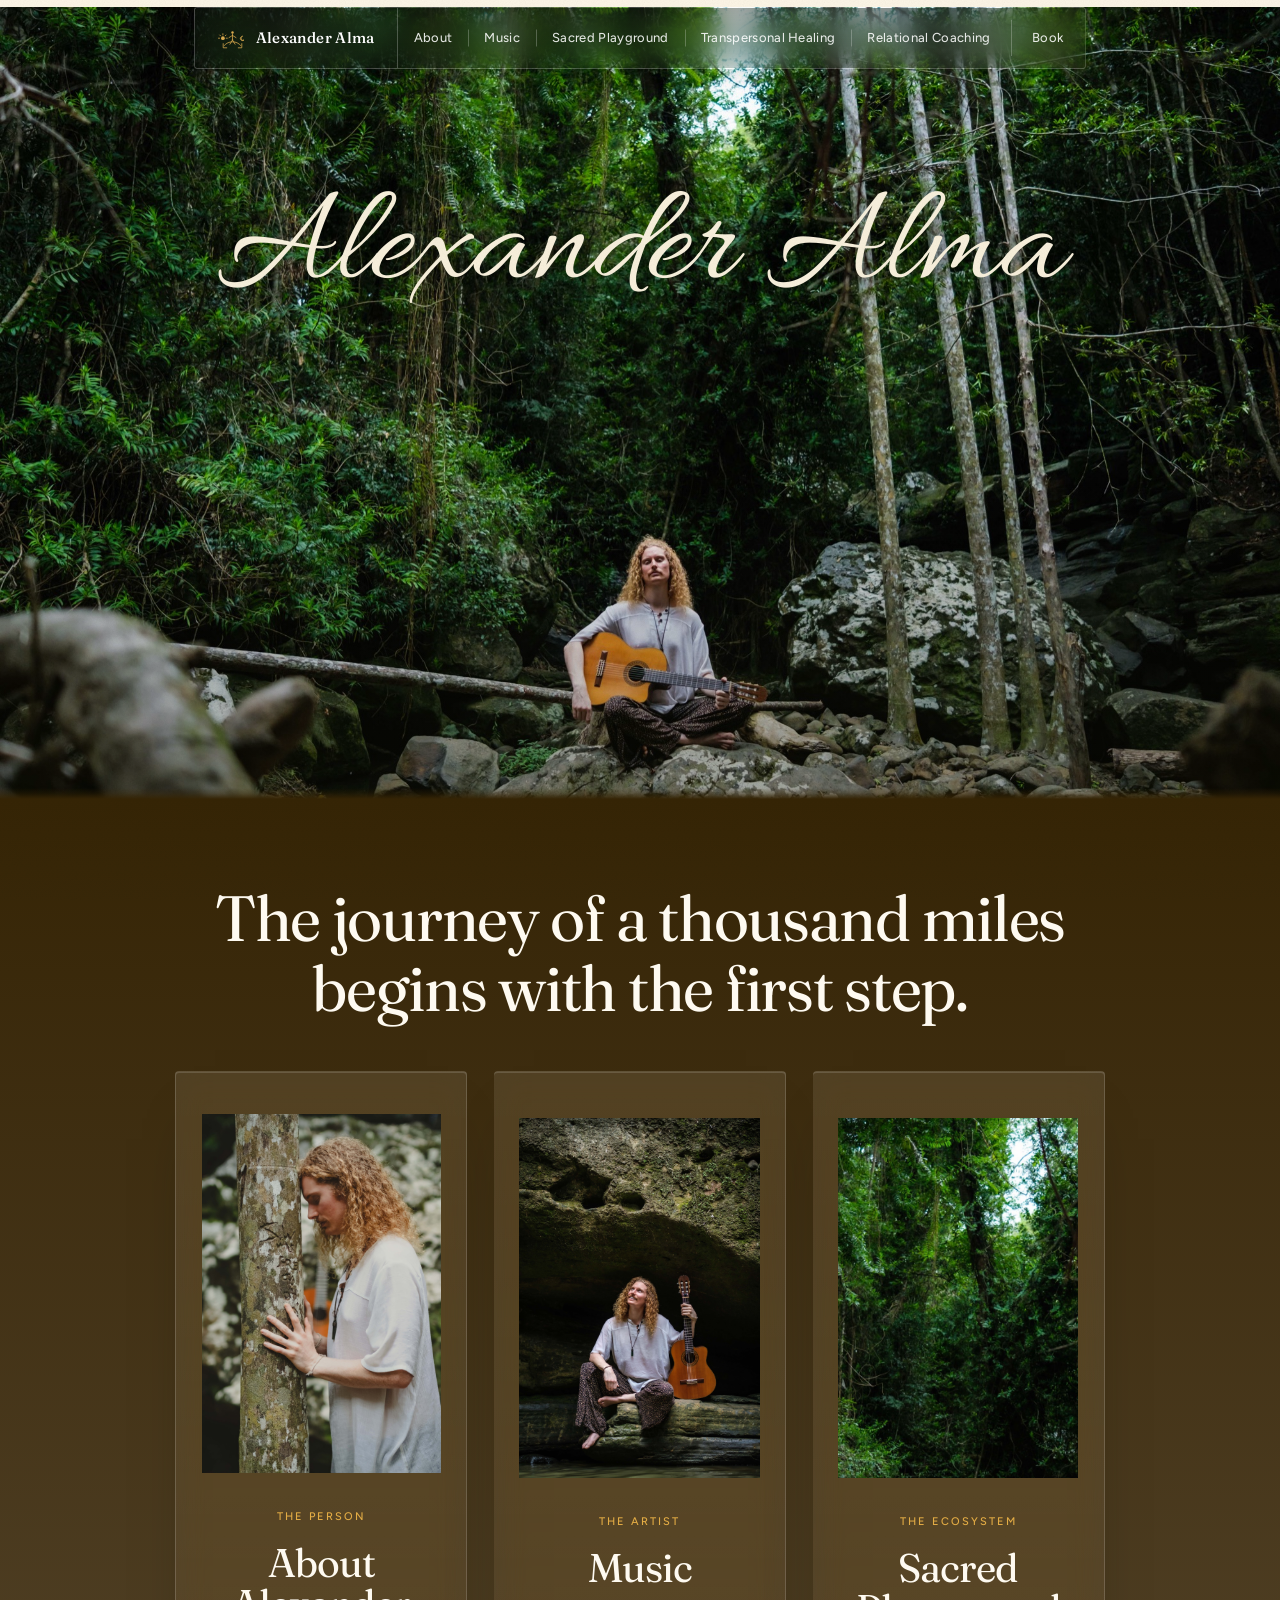
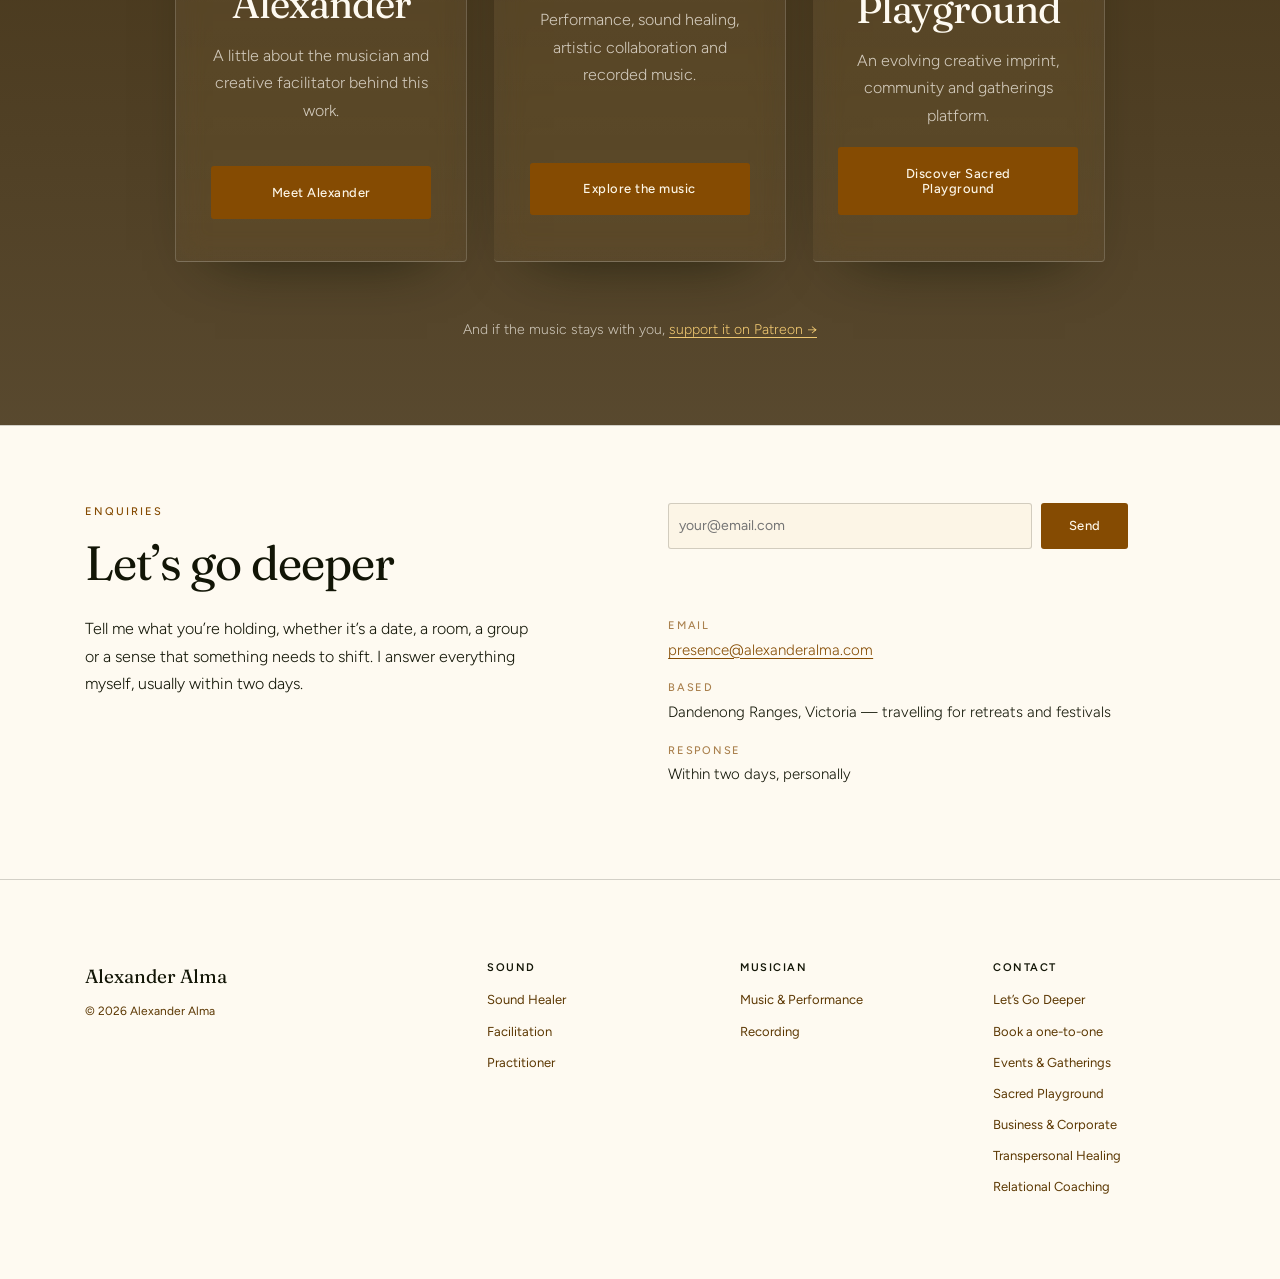
==== commit be0f1503: "Feature journey quote on homepage" ====
--- a/index.html
+++ b/index.html
@@ -64,8 +64,7 @@
     <section style="--from:100%; --to:80%" data-tone="dark" id="ways-in" class="descent-step section">
       <div class="wrap-md">
         <div class="section-intro ways-intro">
-          <span class="eyebrow">Three ways into the work</span>
-          <h2 class="section-title">Begin wherever feels like you</h2>
+          <h2 class="section-title ways-quote">The journey of a thousand miles begins with the first step.</h2>
         </div>
         <div class="ways">
           <div class="way"><div class="way-photo"><img src="assets/img/october-2026/tree-presence.jpg" alt="Alexander among the trees." loading="lazy" decoding="async"></div><span class="way-kicker">The person</span><h3 class="way-title">About Alexander</h3><p>A little about the musician and creative facilitator behind this work.</p><a class="btn btn-primary btn-lg way-action" href="about.html#about-story">Meet Alexander</a></div>
--- a/css/site.css
+++ b/css/site.css
@@ -765,6 +765,7 @@
 /* — two ways in: two matching glass doors, centred, actions level — */
 .ways-intro { justify-items: center; text-align: center; }
 .ways-intro .section-title { max-width: none; }
+.ways-intro .ways-quote {max-width:24ch;font-size:clamp(34px,5vw,64px);line-height:1.08}
 .ways {
   display: grid; grid-template-columns: 1fr; gap: var(--space-6);
   max-width: 900px; margin-inline: auto;
